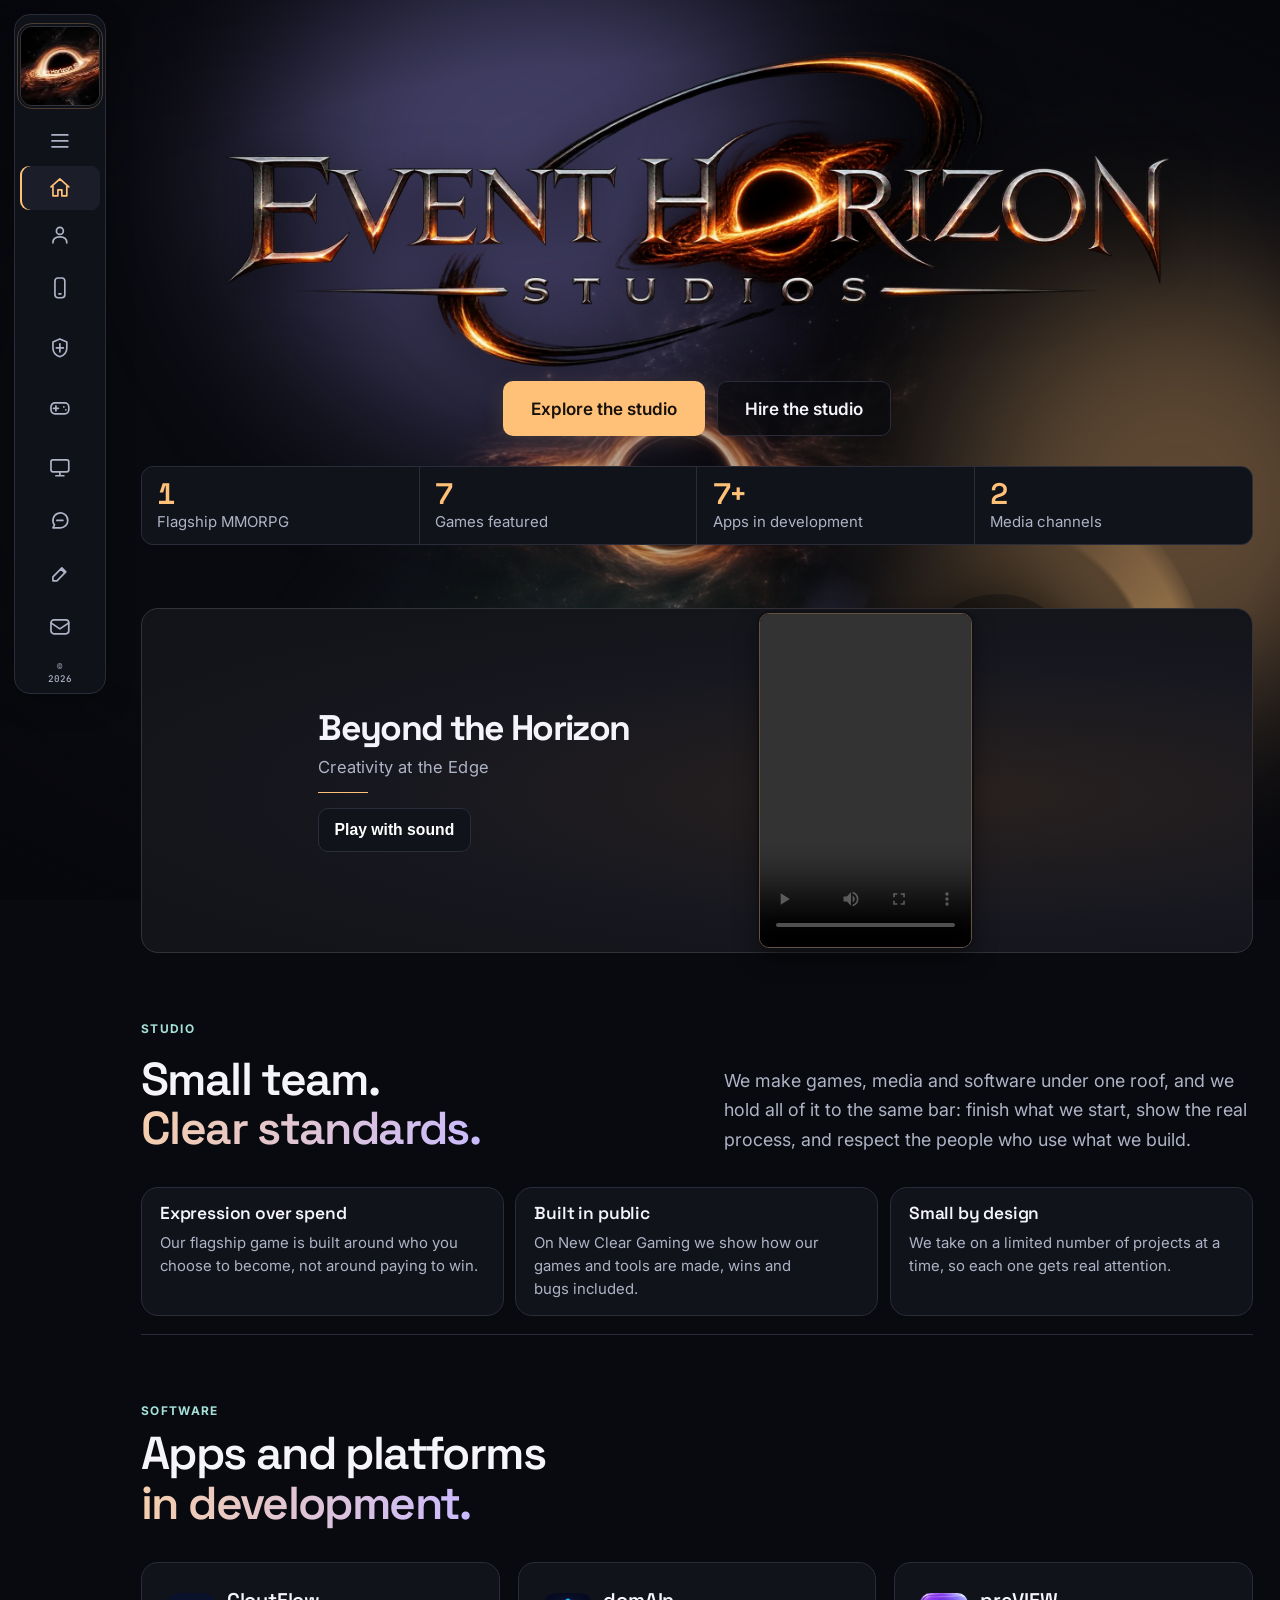
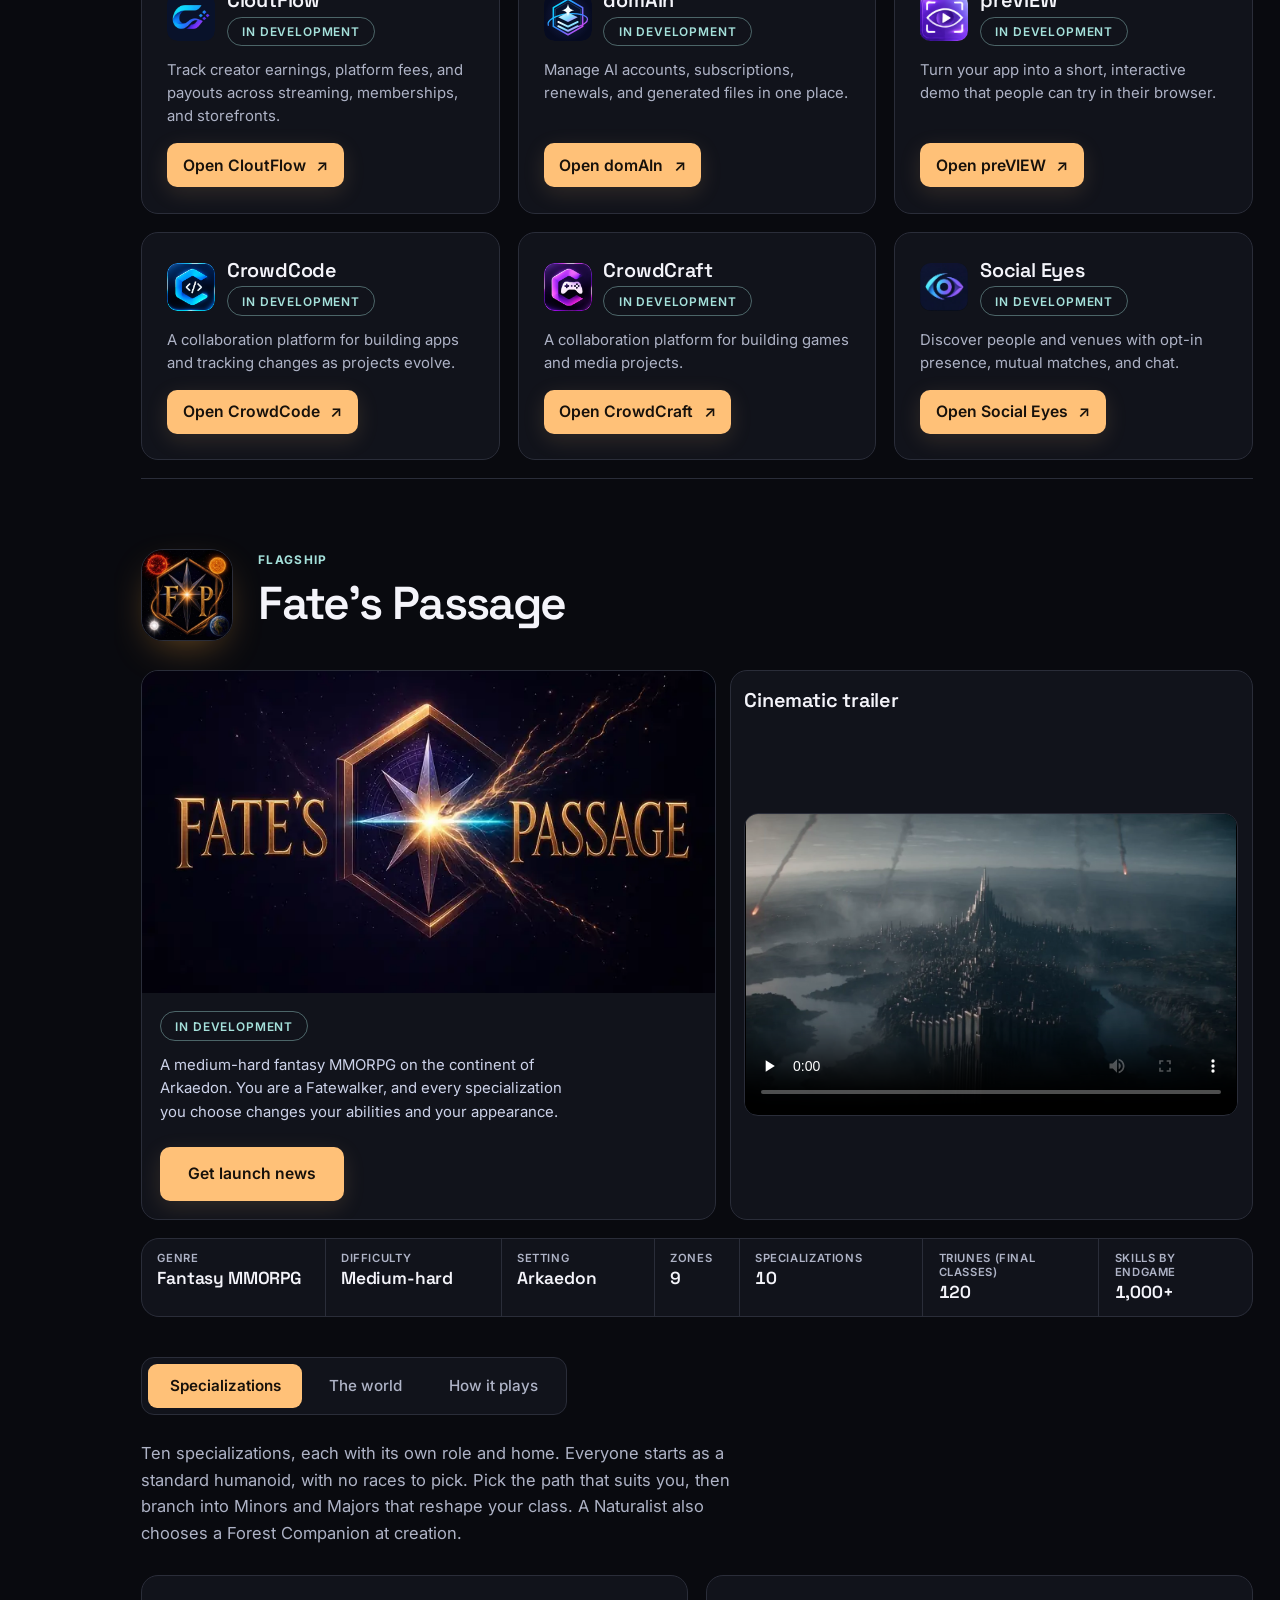
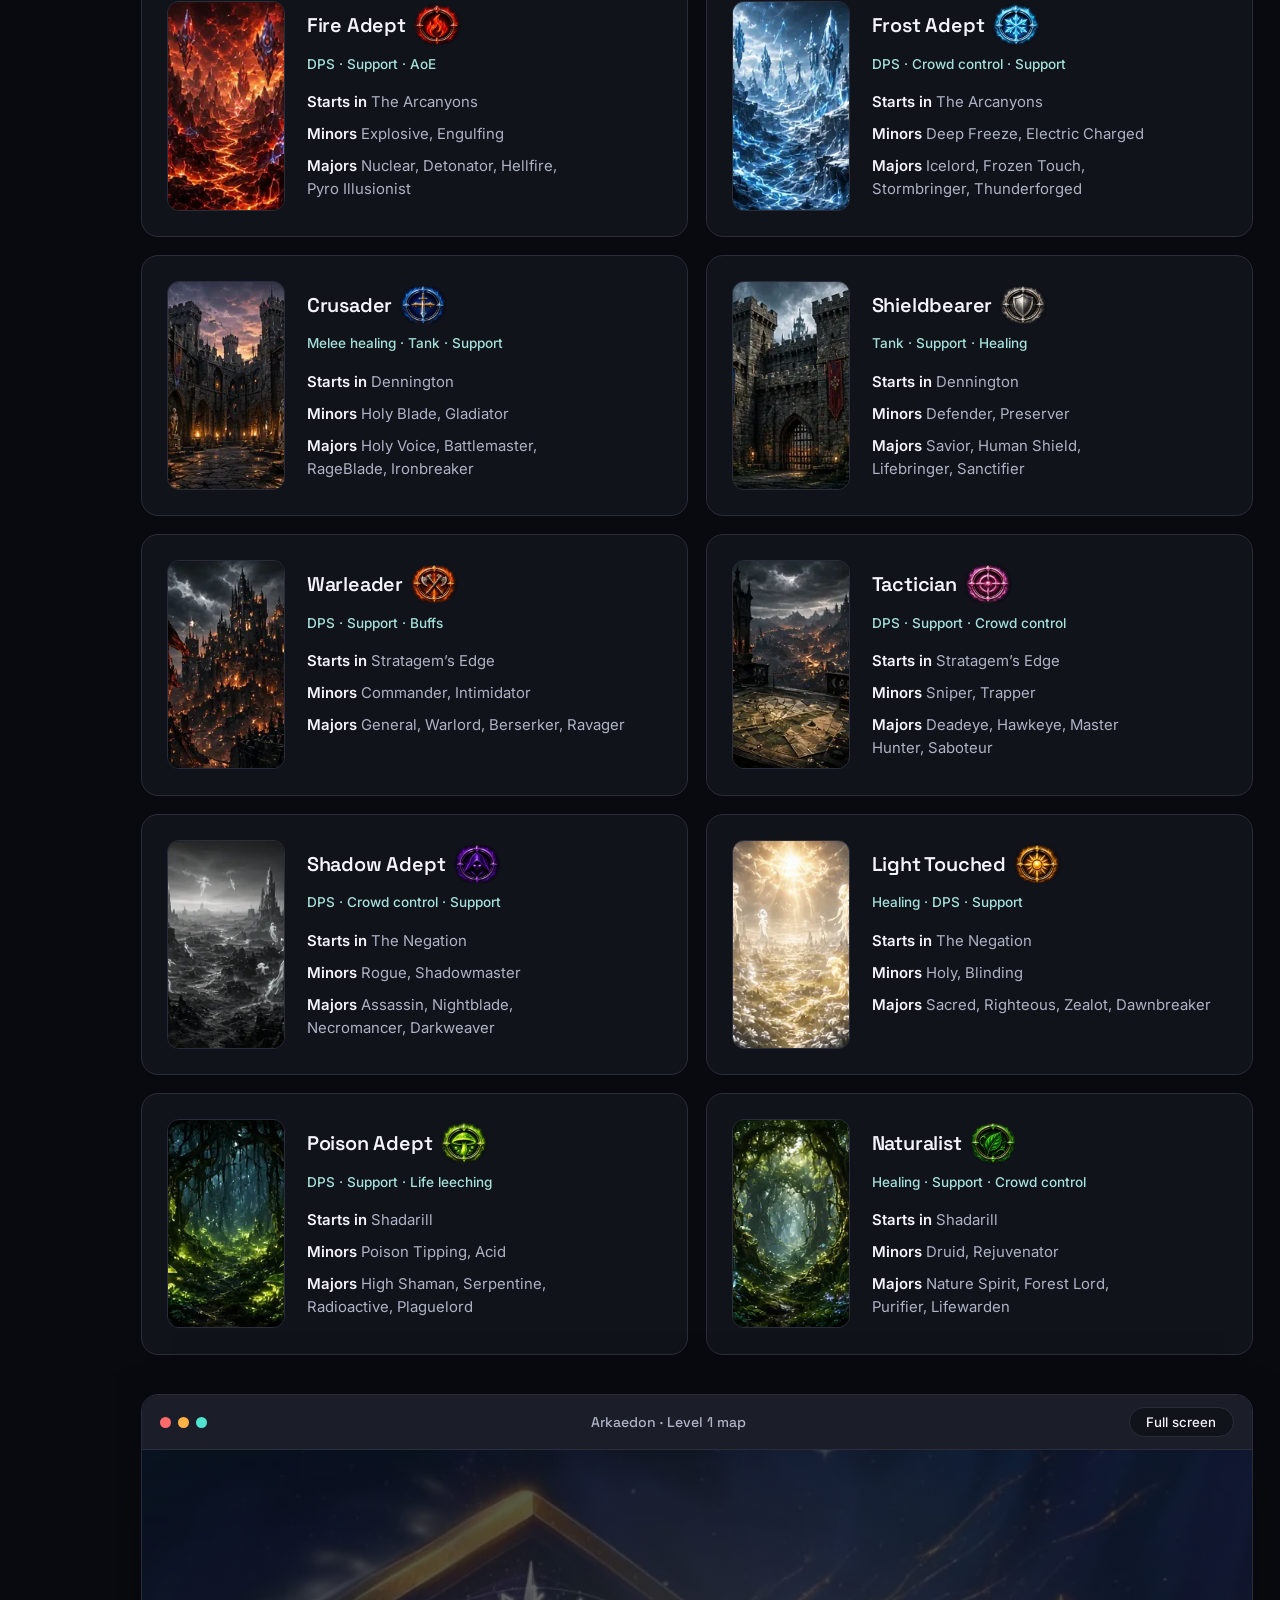
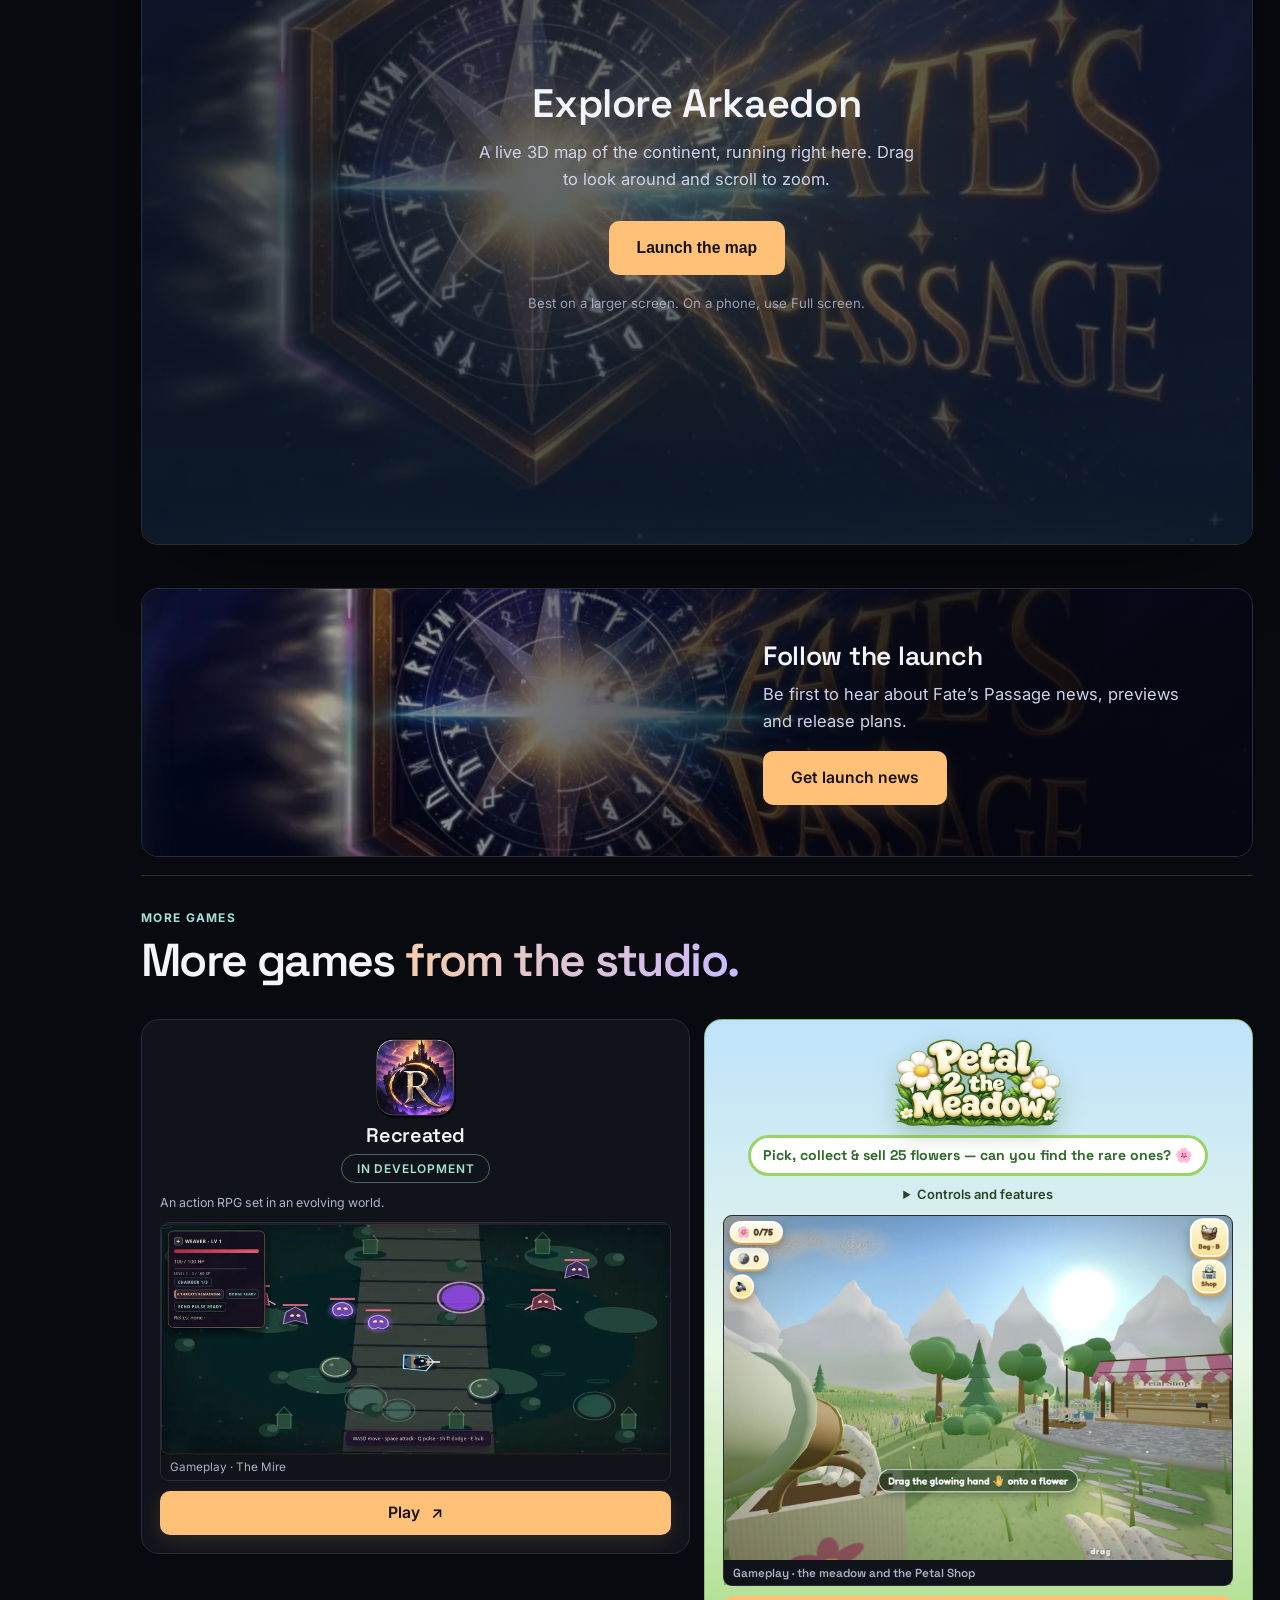
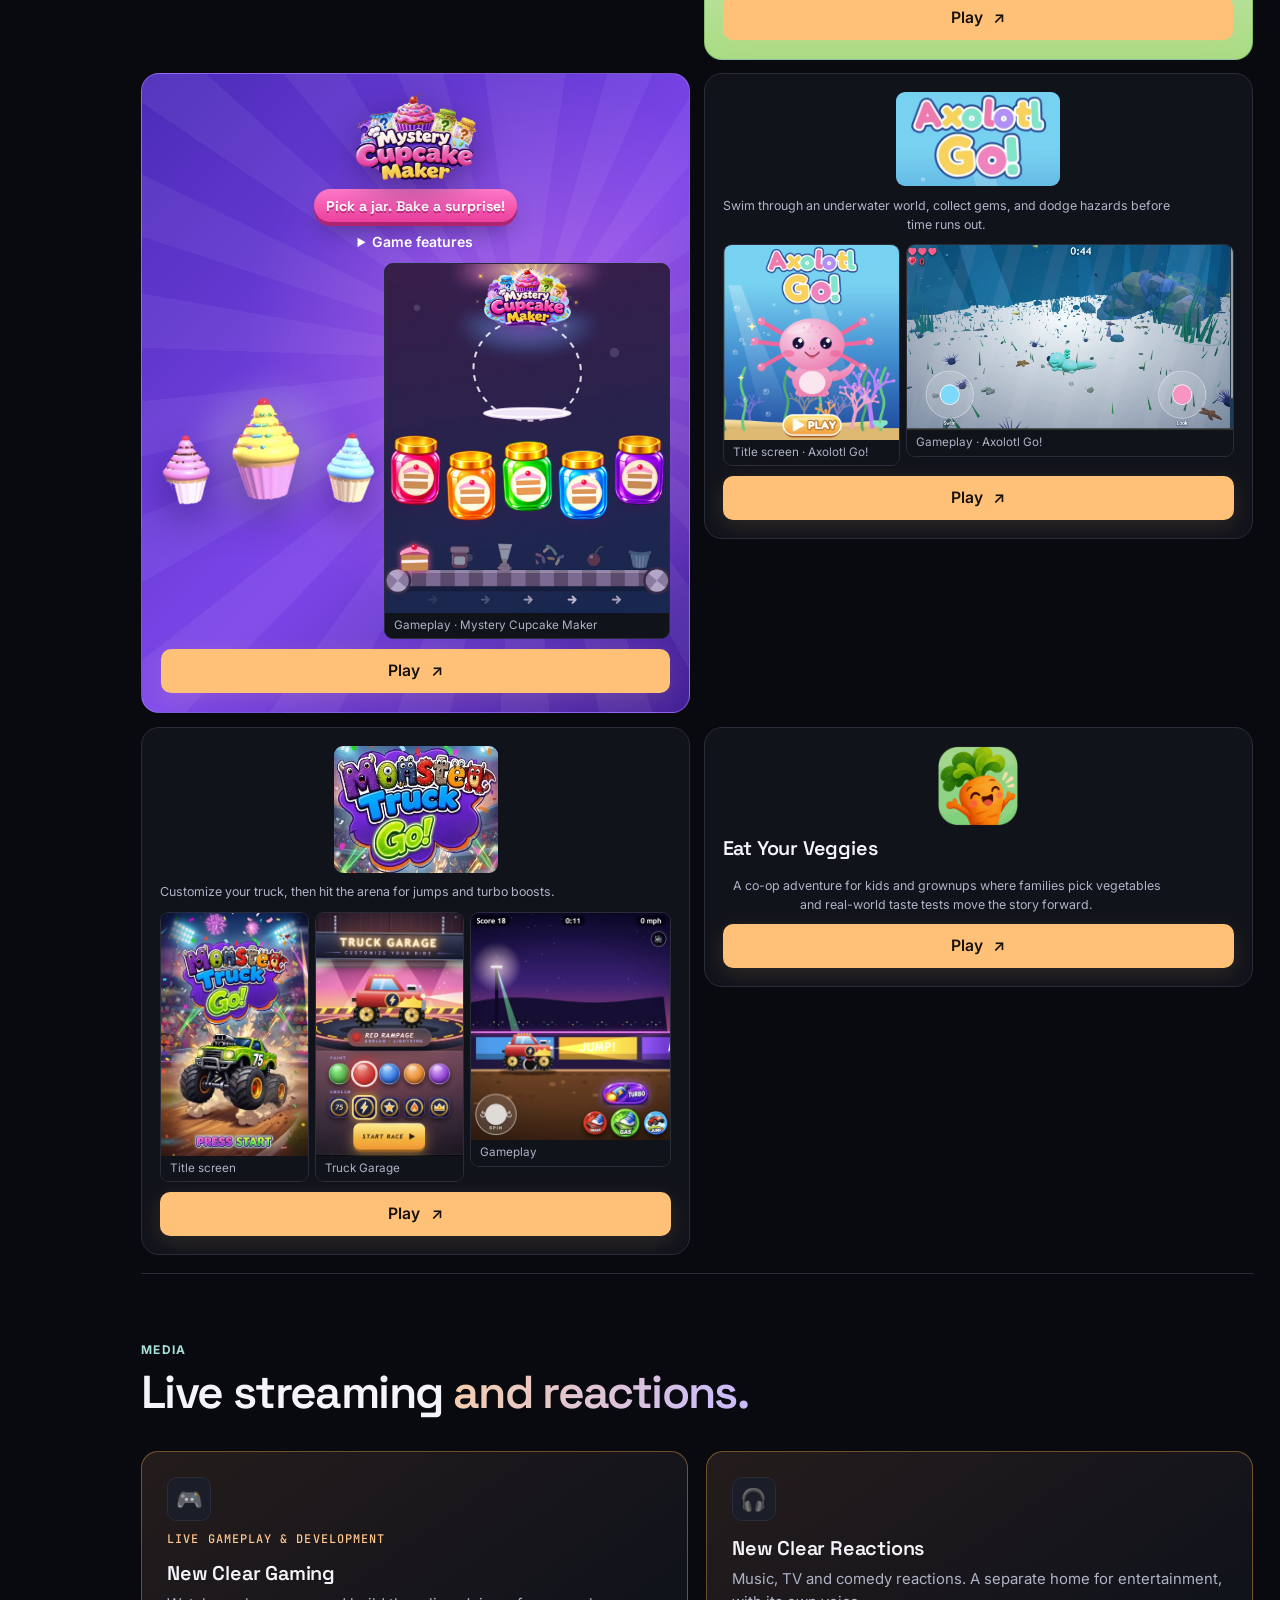
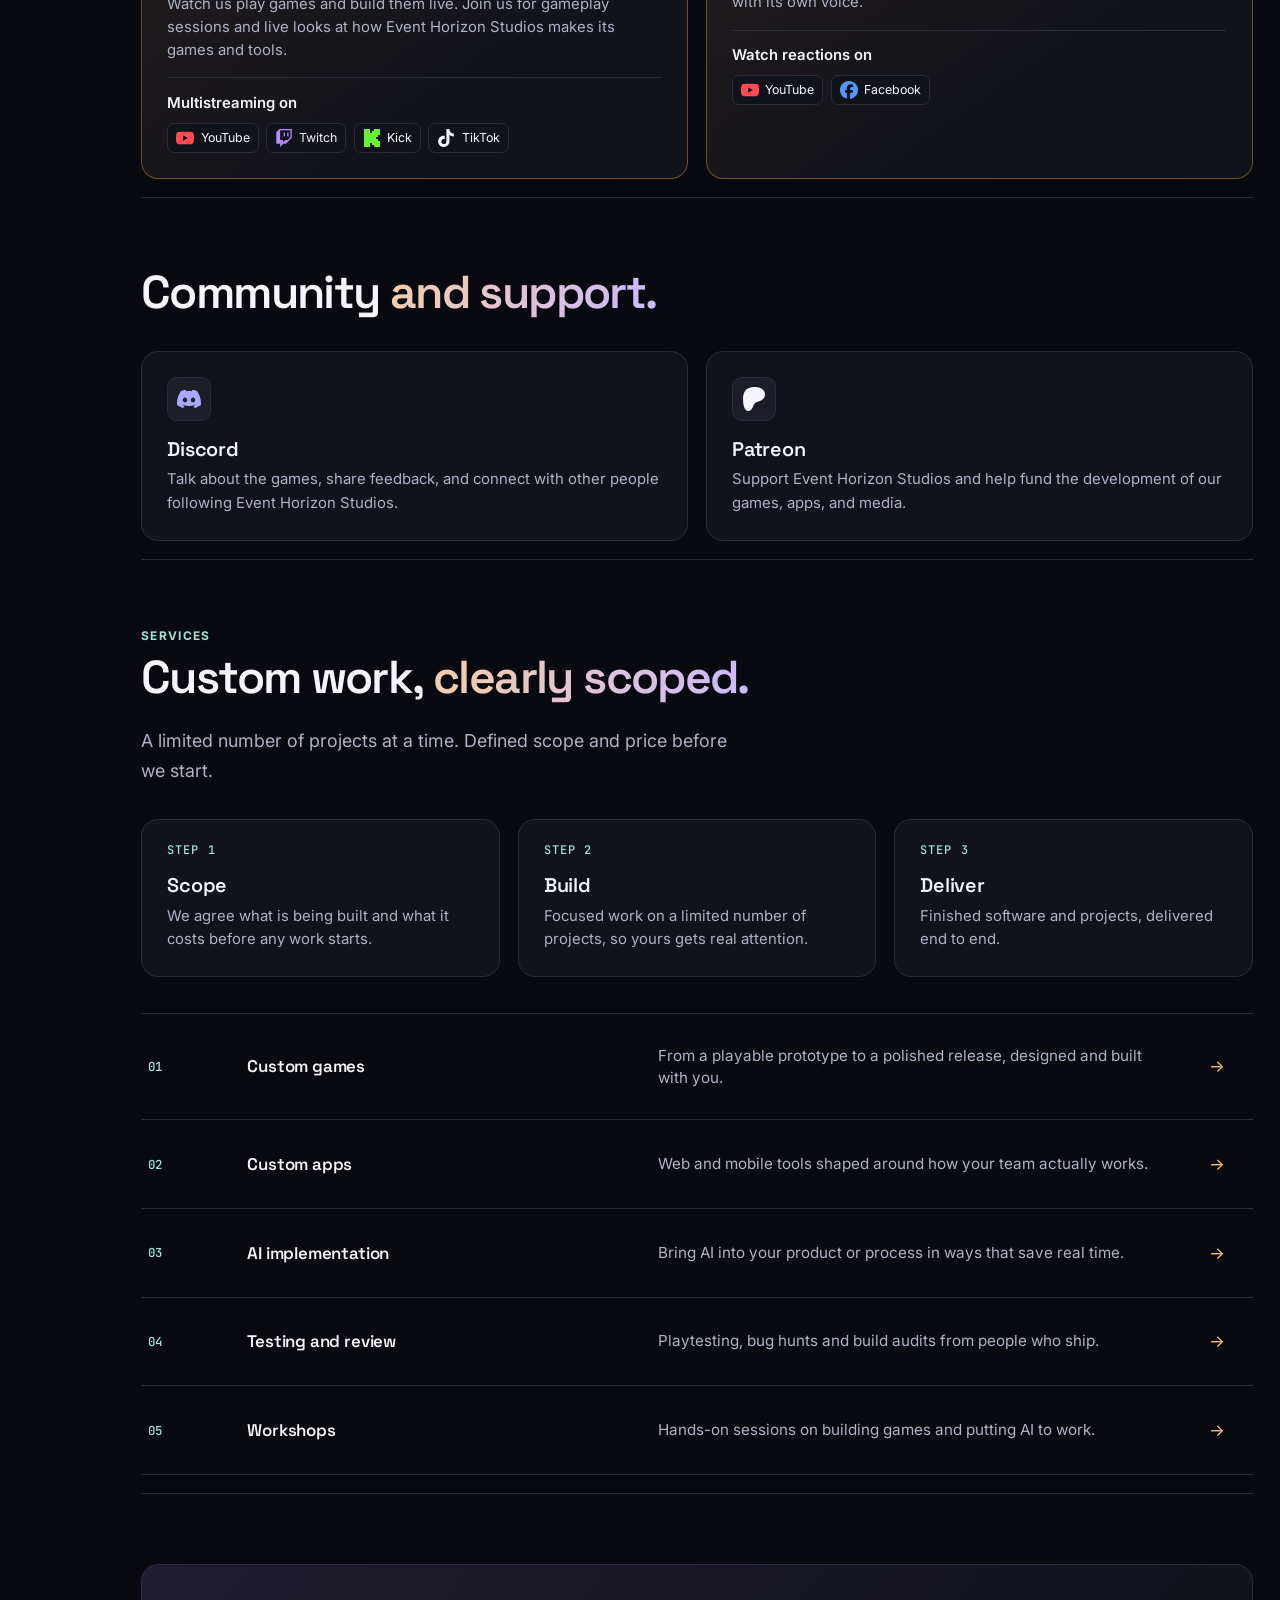
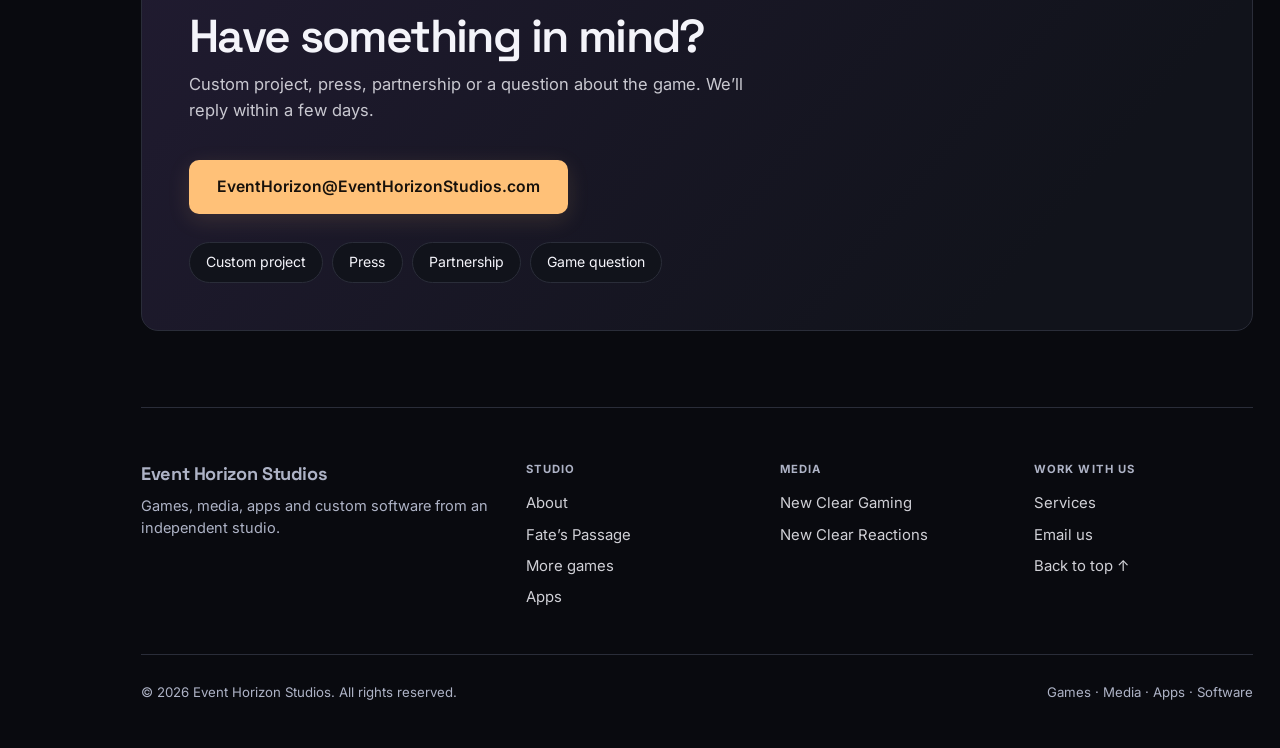
==== index.html @ fdb8c050 "Publish Monster Truck Go and Petal builds with gallery links" ====
<!DOCTYPE html>

<html lang="en" data-theme="dark">
<head>
<meta charset="utf-8"/>
<meta content="width=device-width, initial-scale=1, viewport-fit=cover" name="viewport"/>
<title>Event Horizon Studios — Games, media, apps and custom software</title>
<meta content="Event Horizon Studios: home of New Clear Gaming, New Clear Reactions and the fantasy MMORPG Fate’s Passage." name="description"/>
<meta content="Event Horizon Studios" property="og:title"/>
<meta content="Games, media, apps and custom software from an independent studio." property="og:description"/>
<meta content="#05060b" name="theme-color"/>
<noscript><style>.rv{opacity:1!important;transform:none!important}</style></noscript>
<link href="https://fonts.googleapis.com" rel="preconnect"/>
<link crossorigin="" href="https://fonts.gstatic.com" rel="preconnect"/>
<link href="https://fonts.googleapis.com/css2?family=Space+Grotesk:wght@500;600;700&amp;family=Inter:wght@400;500;600;700&amp;family=JetBrains+Mono:wght@500&amp;display=swap" rel="stylesheet"/>
<style>
:root{--bg:#05060b;--glass:rgba(255,255,255,.035);--glass2:rgba(255,255,255,.07);--line:rgba(255,255,255,.09);--text:#f2f4fa;--mut:#8d96b3;--a:#ffb347;--b:#4fe3d0;--c:#8f7bff;--ink:#05060b;color-scheme:dark;box-sizing:border-box;padding-top:env(safe-area-inset-top,0px);padding-bottom:env(safe-area-inset-bottom,0px)}
@media (prefers-color-scheme:light){:root:not([data-theme="dark"]){--bg:#f3f5fb;--glass:rgba(255,255,255,.75);--glass2:rgba(255,255,255,.95);--line:rgba(15,20,50,.1);--text:#0c1128;--mut:#505a7e;--a:#b86a00;--b:#0a7c70;--c:#5a45d8;--ink:#fff;--ga:#e8890c;--gb:#0fb5a3;--gc:#6a55f0;color-scheme:light}}
:root[data-theme="dark"]{color-scheme:dark}
*,*::before,*::after{box-sizing:inherit}
html{height:100%;font-size:112.5%;scroll-behavior:smooth;scroll-padding-top:2rem}
body{margin:0;min-height:100%;background:var(--bg);color:var(--text);font:400 0.92rem/1.7 Inter,system-ui,sans-serif;-webkit-font-smoothing:antialiased;overflow-x:hidden}
body::before{content:"";position:fixed;inset:0 0 auto;height:env(safe-area-inset-top,0px);background:var(--bg);z-index:80}
.aurora{position:fixed;inset:0;z-index:-1;overflow:hidden}
.aurora i{position:absolute;border-radius:50%;filter:blur(90px);opacity:.35;animation:float 22s ease-in-out infinite alternate}
.aurora i:nth-child(1){width:42vw;height:42vw;background:var(--c);top:-12%;left:20%}
.aurora i:nth-child(2){width:36vw;height:36vw;background:var(--a);top:30%;right:-10%;animation-delay:-8s}
.aurora i:nth-child(3){width:34vw;height:34vw;background:var(--b);bottom:-15%;left:30%;animation-delay:-14s;opacity:.25}
@keyframes float{to{transform:translate(6vw,5vh) scale(1.15)}}
h1,h2,h3{font-family:"Space Grotesk",system-ui,sans-serif;margin:0 0 .5em;line-height:1.05;letter-spacing:-.035em}
h1{font-size:clamp(2.576rem,6.072vw,5.336rem);font-weight:700}
h2{font-size:clamp(1.748rem,3.68vw,2.944rem);font-weight:600}
h3{font-size:1.012rem;font-weight:600;letter-spacing:-.01em}
p{margin:0 0 1em;color:var(--mut);max-width:56ch}a{color:inherit}
:focus-visible{outline:2px solid var(--b);outline-offset:3px}
.skip{position:absolute;left:-999px;top:0}.skip:focus{left:1rem;top:1rem;z-index:99;background:var(--a);color:var(--ink);padding:.6rem 1rem;border-radius:10px;text-decoration:none}
.mono{font:500 0.6624rem/1 "JetBrains Mono",monospace;letter-spacing:.14em;text-transform:uppercase;color:var(--b)}
.grad{background:linear-gradient(95deg,var(--ga,var(--a)),var(--gb,var(--b)) 50%,var(--gc,var(--c)));-webkit-background-clip:text;background-clip:text;color:transparent}

:root{--rail-inset:clamp(8px,1.4vw,14px)}
body{--rail-width:clamp(59.4px,7.7vw,92.4px)}
body:has(#rail[data-expanded]){--rail-width:clamp(132px,36.3vw,246.4px)}
.rail{
  position:fixed;z-index:70;
  top:calc(env(safe-area-inset-top,0px) + var(--rail-inset));
  left:calc(env(safe-area-inset-left,0px) + var(--rail-inset));
  width:var(--rail-width);
  max-height:calc(100dvh - env(safe-area-inset-top,0px) - env(safe-area-inset-bottom,0px) - 2 * var(--rail-inset));
  overflow:auto;overscroll-behavior:contain;scrollbar-width:thin;
  display:flex;flex-direction:column;gap:3px;padding:8px 5px;
  border:1px solid var(--line);border-radius:16px;background:#101119;
}
.rail > *{flex:none}
.rail :is(summary,button,a){
  min-height:44px;display:flex;align-items:center;justify-content:center;gap:.55rem;
  padding:.35rem .45rem;border:0;border-radius:9px;background:transparent;
  color:var(--mut);font:500 0.7728rem/1.25 Inter,system-ui,sans-serif;text-align:left;
  text-decoration:none;cursor:pointer;overflow-wrap:anywhere;
}
.rail :is(summary,button,a):is(:hover,:focus-visible),.rail .on{color:var(--text);background:var(--glass2)}
.rail .on{box-shadow:inset 2px 0 var(--a)}
.rail svg{width:23.75px;height:23.75px;flex:none;stroke:currentColor;fill:none;stroke-width:1.7;stroke-linecap:round;stroke-linejoin:round}
.rail summary{list-style:none}
.rail summary::-webkit-details-marker{display:none}
.rail:not([data-expanded]) :is(.rail-label,.rail-items){display:none}
.rail[data-expanded] :is(summary,button,a){justify-content:flex-start}
.rail[data-expanded] summary::after{
  content:"";width:.5rem;height:.5rem;margin-left:auto;flex:none;
  border-right:1px solid currentColor;border-bottom:1px solid currentColor;transform:rotate(45deg)
}
.rail details[open] summary::after{transform:rotate(225deg)}
.rail-items{margin:.2rem 0 .45rem .55rem;padding-left:.35rem;border-left:1px solid var(--line)}
.rail-items a{min-height:40px;font-size:0.7268rem}
.cr{display:grid;justify-items:center;margin-top:.5rem;font:500 0.5152rem/1.3 "JetBrains Mono",monospace;color:var(--mut)}
main{
  position:relative;z-index:1;
  margin-left:calc(env(safe-area-inset-left,0px) + var(--rail-width) + var(--rail-inset) + 8px);
  overflow-x:clip;isolation:isolate;container-type:inline-size;
}
main [id]{scroll-margin-top:1.25rem}
.page{width:min(1160px,100% - clamp(1.5rem,5vw,3rem));margin-inline:auto}
section{padding:6rem 0 2rem}
section:first-child{padding-top:5rem}
#overview{padding-top:calc(5rem - 65px)}
.head{margin-bottom:2.6rem}.head .mono{display:block;margin-bottom:1.1rem}.head p{font-size:1.012rem}

.btn{display:inline-flex;align-items:center;gap:.6rem;padding:.9rem 1.5rem;border-radius:14px;font-weight:500;font-size:0.874rem;text-decoration:none;border:1px solid var(--line);background:var(--glass);transition:transform .25s,border-color .25s,box-shadow .25s}
.btn:hover{transform:translateY(-2px);border-color:var(--b)}
.btn.main{background:var(--a);color:var(--ink);border-color:transparent;font-weight:600;box-shadow:0 12px 40px -12px var(--a)}
.btns{display:flex;gap:.7rem;flex-wrap:wrap;margin-top:2rem}

.hero{position:relative;display:flex;align-items:flex-end;padding-bottom:clamp(1.5rem,6.4vw,3.5rem)}.hero::after{content:"";position:absolute;inset:-2rem -60vw 0 -60vw;background:linear-gradient(to top,var(--bg) 6%,color-mix(in srgb,var(--bg) 55%,transparent) 38%,transparent 62%);z-index:1;pointer-events:none}.hero>div:first-child{position:relative;z-index:2;max-width:48rem}
#overview .btns{margin-top:clamp(.5rem,3.6vw,2rem)}
#overview .btn{font-size:.95rem;padding:clamp(.6rem,1.7vw,.9rem) clamp(.75rem,2.8vw,1.5rem)}
#overview .btn:not(.main){background:color-mix(in srgb,var(--bg) 65%,transparent)}
.hero p.lead{font-size:1.196rem;margin-top:1.5rem;max-width:42rem}
.bh{--hole-size:clamp(180px,33vw,420px);position:fixed;z-index:0;aspect-ratio:1;width:var(--hole-size);right:calc(-10% + min(200px,32vw));top:max(0px,min(calc(min(480px,58svh) + 350px),100svh - var(--hole-size) - 12px));pointer-events:none;opacity:.48}
.bh .ring{position:absolute;inset:0;border-radius:50%;background:conic-gradient(from 0deg,transparent 5%,var(--a),var(--b),var(--c),transparent 85%);-webkit-mask:radial-gradient(circle,transparent 50%,#000 52%,#000 64%,transparent 72%);mask:radial-gradient(circle,transparent 50%,#000 52%,#000 64%,transparent 72%);animation:spin 12s linear infinite;filter:blur(1px)}
.bh .ring.two{inset:-3%;transform:rotateX(72deg);opacity:.9;animation-duration:9s;animation-direction:reverse}
.bh .glow{position:absolute;inset:8%;border-radius:50%;background:radial-gradient(circle,color-mix(in srgb,var(--a) 40%,transparent),transparent 65%);filter:blur(30px);animation:pulse 5s ease-in-out infinite}
.bh .core{position:absolute;inset:30%;border-radius:50%;background:#000;box-shadow:0 0 60px 10px #000,inset 0 0 30px rgba(255,255,255,.08)}
@keyframes spin{to{transform:rotate(360deg)}}
.bh .ring.two{animation-name:spin2}
@keyframes spin2{from{transform:rotateX(72deg) rotate(0)}to{transform:rotateX(72deg) rotate(-360deg)}}
@keyframes pulse{50%{transform:scale(1.12);opacity:.7}}

.stats{display:grid;grid-template-columns:repeat(2,minmax(0,1fr));gap:1px;background:var(--line);border:1px solid var(--line);border-radius:22px;overflow:hidden}
.stat{background:var(--bg);padding:clamp(.65rem,3.3vw,1.8rem) clamp(.55rem,3vw,1.6rem);overflow-wrap:anywhere}
.stat b{display:block;font:600 clamp(2.208rem,3.68vw,3.128rem) "Space Grotesk",sans-serif;letter-spacing:-.04em;line-height:1}
.stat span{display:block;margin-top:.7rem;color:var(--mut);font-size:0.8096rem}

.bento{display:grid;grid-template-columns:repeat(4,1fr);grid-auto-rows:minmax(190px,auto);gap:1rem}
.card{position:relative;border-radius:24px;padding:1.7rem;background:var(--glass);border:1px solid var(--line);overflow:hidden;display:flex;flex-direction:column;transition:transform .35s cubic-bezier(.2,.8,.2,1),border-color .3s}
.card::before{content:"";position:absolute;inset:0;background:radial-gradient(420px circle at var(--mx,50%) var(--my,0%),color-mix(in srgb,var(--b) 16%,transparent),transparent 60%);opacity:0;transition:opacity .3s;pointer-events:none}
.card:hover{transform:translateY(-4px);border-color:color-mix(in srgb,var(--b) 40%,var(--line))}.card:hover::before{opacity:1}
.card>*{position:relative}
.card .ico{width:44px;height:44px;border-radius:14px;display:grid;place-items:center;background:var(--glass2);border:1px solid var(--line);font-size:1.196rem;margin-bottom:auto}
.card h3{margin:1.6rem 0 .3rem}.card p{margin:0;font-size:0.828rem}
.tag{display:inline-block;align-self:flex-start;padding:.35rem .8rem;border-radius:999px;border:1px solid color-mix(in srgb,var(--b) 40%,transparent);color:var(--b);font:500 0.6624rem "JetBrains Mono",monospace;letter-spacing:.1em;text-transform:uppercase}
.flag{grid-column:span 2;grid-row:span 2;padding:2.2rem;justify-content:space-between}
.flag h2{margin:1rem 0 .6rem}.flag p{font-size:0.9016rem}
.skills{display:flex;flex-wrap:wrap;gap:.4rem;margin:1rem 0 1.4rem}
.skills span{font-size:0.7176rem;padding:.28rem .65rem;border-radius:8px;background:var(--glass2);border:1px solid var(--line);color:var(--text)}
.hud{border-radius:16px;background:color-mix(in srgb,var(--text) 6%,var(--bg));border:1px solid var(--line);padding:1rem}
.hud-top{display:flex;gap:.8rem;align-items:center;margin-bottom:.8rem}
.av{width:42px;height:42px;border-radius:12px;background:linear-gradient(135deg,var(--a),var(--c));display:grid;place-items:center;font:700 1.012rem "Space Grotesk",sans-serif;color:var(--ink)}
.hud-top b{display:block;font:600 0.874rem "Space Grotesk",sans-serif}.hud-top small{color:var(--mut);font-size:0.7176rem}
.lbl{display:flex;justify-content:space-between;font-size:0.69rem;color:var(--mut)}
.bar{height:6px;border-radius:9px;background:var(--glass2);margin:.3rem 0 .7rem;overflow:hidden}.bar i{display:block;height:100%;border-radius:9px;transform-origin:left;animation:fill 1.6s cubic-bezier(.2,.8,.2,1) both .4s}
@keyframes fill{from{transform:scaleX(0)}}
.log{font-size:0.736rem;color:var(--mut)}.log b{color:var(--a)}
.span2{grid-column:span 2}.span3{grid-column:span 3}.span4{grid-column:span 4}
.g3{display:grid;grid-template-columns:repeat(3,1fr);gap:1rem}
.g2{display:grid;grid-template-columns:repeat(2,1fr);gap:1rem}

.list{border-top:1px solid var(--line)}
.row{display:grid;grid-template-columns:4rem 1.1fr 1.5fr 2rem;gap:1.5rem;align-items:center;padding:1.7rem .4rem;border-bottom:1px solid var(--line);text-decoration:none;transition:padding .35s cubic-bezier(.2,.8,.2,1),background .3s}
.row:hover{padding-inline:1.4rem;background:var(--glass)}
.row .i{font:500 0.69rem "JetBrains Mono",monospace;color:var(--b)}
.row h3{margin:0;font-size:clamp(1.104rem,2.208vw,1.564rem);font-weight:600}.row p{margin:0;font-size:0.8464rem}
.row .ar{color:var(--a);transition:transform .3s}.row:hover .ar{transform:translateX(6px)}

.cta{border-radius:32px;padding:clamp(2.2rem,6vw,5rem);position:relative;overflow:hidden;border:1px solid var(--line);background:linear-gradient(135deg,color-mix(in srgb,var(--c) 22%,transparent),color-mix(in srgb,var(--a) 14%,transparent));display:flex;justify-content:space-between;align-items:center;gap:2rem;flex-wrap:wrap}
.cta h2{margin-bottom:.5rem}.cta p{margin:0;color:var(--text);opacity:.8}
footer{padding:4rem 0 3rem;color:var(--mut);font-size:0.782rem;display:flex;justify-content:space-between;gap:1rem;flex-wrap:wrap}

.rv{opacity:0;transform:translateY(28px);transition:opacity .9s cubic-bezier(.2,.8,.2,1),transform .9s cubic-bezier(.2,.8,.2,1)}
.rv.in{opacity:1;transform:none}
.d1{transition-delay:.08s}.d2{transition-delay:.16s}.d3{transition-delay:.24s}

.principles{display:grid;grid-template-columns:repeat(3,1fr);gap:1px;background:var(--line);border:1px solid var(--line);border-radius:22px;overflow:hidden}
.principle{background:var(--bg);padding:.75rem clamp(.7rem,2vw,1rem)}.principle .mono{display:block;margin-bottom:.35rem}.principle h3{font-size:0.966rem;margin-bottom:.3rem}.principle p{margin:0;font-size:0.828rem;line-height:1.45}
.intro{display:grid;grid-template-columns:1fr 1fr;gap:3rem;align-items:end;margin-bottom:2.6rem}.intro h2{margin:0}.intro p{margin:0;font-size:0.966rem}
.facts{display:grid;grid-template-columns:repeat(2,1fr);gap:1rem 1.5rem;margin:1.4rem 0 0;padding:1.2rem 0;border-block:1px solid var(--line)}
.facts div{display:flex;flex-direction:column;gap:.25rem}.facts dt{font:500 0.598rem "JetBrains Mono",monospace;letter-spacing:.12em;text-transform:uppercase;color:var(--mut)}.facts dd{margin:0;font-weight:500;font-size:0.874rem}
.soon{margin:0!important;font:500 0.6072rem "JetBrains Mono",monospace!important;letter-spacing:.1em;text-transform:uppercase;color:var(--mut)}
.feats{margin-top:1rem}.feats .card{min-height:0}.feats .mono{margin-bottom:1.2rem}.feats h3{margin:0 0 .4rem}
.steps{display:grid;grid-template-columns:repeat(3,1fr);gap:1rem;margin-bottom:2rem}.step{padding:1.4rem 1.5rem;border-radius:18px;border:1px solid var(--line);background:var(--glass)}.step .mono{display:block;margin-bottom:.9rem}.step h3{margin-bottom:.3rem}.step p{margin:0;font-size:0.828rem}
.inq{display:flex;gap:.5rem;flex-wrap:wrap;margin-top:1.6rem}.inq a{padding:.45rem .9rem;border-radius:999px;border:1px solid var(--line);background:var(--glass);font-size:0.782rem;text-decoration:none;color:var(--text);transition:border-color .2s}.inq a:hover{border-color:var(--b)}
.foot{margin-top:5rem;padding:3rem 0 2.5rem;border-top:1px solid var(--line);display:grid;grid-template-columns:1.6fr 1fr 1fr 1fr;gap:2rem;font-size:0.828rem}
.foot b{display:block;font:700 1.012rem "Space Grotesk",sans-serif;margin-bottom:.6rem;letter-spacing:-.02em}.foot p{font-size:0.8096rem}
.foot h4{margin:0 0 .9rem;font:500 0.6256rem "JetBrains Mono",monospace;letter-spacing:.14em;text-transform:uppercase;color:var(--mut)}
.foot a{display:block;text-decoration:none;color:var(--text);margin-bottom:.5rem;opacity:.85;transition:opacity .2s,color .2s}.foot a:hover{opacity:1;color:var(--b)}
.legal{grid-column:1/-1;display:flex;justify-content:space-between;gap:1rem;flex-wrap:wrap;padding-top:1.5rem;border-top:1px solid var(--line);color:var(--mut);font-size:0.736rem}
@media (max-width:1000px){.principles,.steps{grid-template-columns:1fr}.intro{grid-template-columns:1fr;gap:1rem}.foot{grid-template-columns:1fr 1fr}.bento{grid-template-columns:repeat(2,1fr)}.flag{grid-column:span 2}.g3{grid-template-columns:1fr}}
@media (max-width:760px){
  .cr{display:none}

  .g2,.bento{grid-template-columns:1fr}.flag,.span2{grid-column:auto}
  .row{grid-template-columns:2.5rem 1fr 1.5rem}.row p{display:none}
}
@media (prefers-reduced-motion:reduce){*{animation:none!important;transition:none!important;scroll-behavior:auto!important}.rv{opacity:1;transform:none}}

.gh{display:flex;align-items:center;gap:1.4rem;margin-bottom:1.6rem}
.gh img{width:92px;height:92px;border-radius:22px;border:1px solid var(--line);flex:none;box-shadow:0 14px 40px -14px rgba(255,170,60,.45)}
.gh h2{margin:0 0 .4rem}.gh p{margin:0;font-size:0.9384rem}
.cine{position:relative;border-radius:28px;overflow:hidden;border:1px solid var(--line);aspect-ratio:16/9;background:#05060f}
.cine img{width:100%;height:100%;object-fit:cover;display:block;animation:kb 30s ease-in-out infinite alternate}
@keyframes kb{to{transform:scale(1.06)}}
.cap{position:absolute;inset:auto 0 0 0;padding:clamp(1.2rem,3vw,2.2rem);background:linear-gradient(to top,rgba(4,5,12,.94),rgba(4,5,12,.5) 60%,transparent);display:flex;justify-content:space-between;align-items:flex-end;gap:1.2rem;flex-wrap:wrap}
.cap p{margin:0;color:#cdd3ea;max-width:46ch;font-size:0.92rem}
.cap .tag{margin-bottom:.7rem}
.facts5{display:grid;grid-template-columns:repeat(auto-fit,minmax(150px,1fr));gap:1px;background:var(--line);border:1px solid var(--line);border-radius:18px;overflow:hidden;margin:1rem 0 2.2rem}
.facts5 div{background:var(--bg);padding:1.1rem 1.3rem}
.facts5 dt{font:500 0.6256rem "JetBrains Mono",monospace;letter-spacing:.12em;text-transform:uppercase;color:var(--mut);margin-bottom:.3rem}
.facts5 dd{margin:0;font:600 0.966rem "Space Grotesk",sans-serif;letter-spacing:-.01em}
.tabs{display:flex;gap:.4rem;flex-wrap:wrap;margin-bottom:1.4rem;padding:.35rem;border:1px solid var(--line);border-radius:999px;width:max-content;max-width:100%;background:var(--glass)}
.tabs button{font:500 0.8464rem Inter,sans-serif;color:var(--mut);background:none;border:0;padding:.6rem 1.2rem;border-radius:999px;cursor:pointer;transition:background .25s,color .25s}
.tabs button:hover{color:var(--text)}
@media(max-width:760px){.tabs{width:100%;border-radius:16px}.tabs button{flex:1 1 auto;min-height:44px;padding:.5rem .7rem}}
.tabs button[aria-selected="true"]{background:var(--a);color:var(--ink);font-weight:600;box-shadow:0 2px 10px rgba(0,0,0,.22)}
.panel[hidden]{display:none}
.panel .lead2{max-width:62ch;margin-bottom:1.6rem}
.cards3{display:grid;grid-template-columns:repeat(3,1fr);gap:1rem}
.spec,.zone,.sys{border:1px solid var(--line);border-radius:18px;padding:1.4rem 1.5rem;background:var(--glass)}
.spec{display:grid;grid-template-columns:118px 1fr;gap:1.2rem;align-items:stretch}.spec img{width:118px;height:100%;min-height:170px;object-fit:cover;border-radius:12px;border:1px solid var(--line)}.spec h3,.zone h3,.sys h3{margin:0 0 .25rem}
.spec .roles,.zone .meta{margin:0 0 .9rem;color:var(--b);font-size:0.7544rem;font-weight:500;max-width:none}
.spec p,.zone p,.sys p{font-size:0.828rem;margin:0 0 .5rem;max-width:none}
.spec b,.zone b{color:var(--text);font-weight:600}
.zone.mid{border-style:dashed}.zone.core{background:linear-gradient(135deg,color-mix(in srgb,var(--a) 14%,transparent),var(--glass))}
.cards3.sp{grid-template-columns:repeat(2,1fr)}
.launch{position:relative;margin-top:2.4rem;border-radius:26px;overflow:hidden;border:1px solid var(--line);min-height:260px;display:flex;align-items:flex-end}
.launch img{position:absolute;inset:0;width:100%;height:100%;object-fit:cover}
.launch::after{content:"";position:absolute;inset:0;background:linear-gradient(90deg,rgba(4,5,12,.2),rgba(4,5,12,.88) 70%)}
.launch>div{position:relative;z-index:1;margin-left:auto;padding:clamp(1.6rem,4vw,3rem);max-width:30rem;color:#f2f4fa}
.launch h3{font-size:1.472rem;margin-bottom:.5rem}.launch p{color:#cdd3ea}
@media (max-width:1000px){.cards3{grid-template-columns:repeat(2,1fr)}}
@media (max-width:760px){.spec{grid-template-columns:92px 1fr;gap:1rem}.spec img{width:92px}.cards3,.cards3.sp{grid-template-columns:1fr}.cine{aspect-ratio:auto;display:flex;flex-direction:column;background:#04050c}.cine img{height:auto;aspect-ratio:4/5;object-fit:cover;object-position:50% 48%}.cap{position:relative;background:#04050c;padding:1.4rem}.gh img{width:68px;height:68px;border-radius:16px}.tabs{border-radius:22px}.launch::after{background:linear-gradient(to top,rgba(4,5,12,.92),rgba(4,5,12,.35))}.launch>div{margin:0}}

.mapwin{margin:2.2rem 0;border:1px solid var(--line);border-radius:22px;overflow:hidden;background:#0b1118;box-shadow:0 30px 80px -30px rgba(0,0,0,.6)}
.mapwin:fullscreen{border-radius:0;border:0;display:flex;flex-direction:column}
.mapwin:fullscreen .mw-body{flex:1;aspect-ratio:auto;max-height:none}
.mw-bar{display:flex;align-items:center;gap:1rem;padding:.65rem 1rem;background:var(--glass2);border-bottom:1px solid var(--line);color:var(--text);backdrop-filter:blur(14px)}
.mw-bar .dots{display:flex;gap:.4rem}.mw-bar .dots i{width:11px;height:11px;border-radius:50%;background:var(--line)}
.mw-bar .dots i:first-child{background:#ff6b6b}.mw-bar .dots i:nth-child(2){background:#ffb347}.mw-bar .dots i:nth-child(3){background:#4fe3d0}
.mw-title{font:500 0.782rem "Space Grotesk",sans-serif;flex:1;text-align:center;color:var(--mut)}
.mw-bar button{font:500 0.736rem Inter,sans-serif;color:var(--text);background:var(--glass);border:1px solid var(--line);border-radius:999px;padding:.35rem .9rem;cursor:pointer;transition:border-color .2s}
.mw-bar button:hover{border-color:var(--b)}
.mw-body{position:relative;aspect-ratio:16/10;min-height:520px;max-height:82vh;background:#0b1118}
.mw-body iframe{position:absolute;inset:0;width:100%;height:100%;border:0;display:block}
.mw-poster{position:absolute;inset:0;display:flex;flex-direction:column;align-items:center;justify-content:center;text-align:center;padding:2rem;color:#f2f4fa;background:radial-gradient(ellipse at 50% 40%,rgba(212,170,82,.18),transparent 60%),linear-gradient(#0b1118,#142231)}
.mw-poster .bg{position:absolute;inset:0;background-size:cover;background-position:center;opacity:.28}
.mw-poster>*:not(.bg){position:relative}
.mw-poster h3{font-size:clamp(1.472rem,3.128vw,2.208rem);margin-bottom:.6rem}
.mw-poster p{color:#cdd3ea;max-width:44ch;margin:0 auto 1.6rem}
.mw-poster .hint{font-size:0.736rem;margin:1rem 0 0;opacity:.7}
@media (max-width:760px){.mw-body{aspect-ratio:4/5;min-height:480px}.mw-title{display:none}.mw-bar{justify-content:space-between}}

.sr{position:absolute;width:1px;height:1px;overflow:hidden;clip:rect(0 0 0 0);white-space:nowrap}
.petal{grid-column:1/3;grid-row:span 2;background:linear-gradient(#bfe3fa 0%,#e9f7e7 52%,#a8dc84 100%);border-color:rgba(80,150,60,.45);justify-content:flex-start;gap:1rem;padding:1.5rem}
.petal:hover{border-color:#6cc04a}.petal::before{display:none}
.petal .tag{color:#2f7a2a;border-color:rgba(47,122,42,.45);background:rgba(255,255,255,.6)}
.petal .logo{display:block;width:100%;height:auto;max-width:430px;margin:0 auto;filter:drop-shadow(0 8px 12px rgba(40,90,30,.28))}
.pill{margin:0;background:#fff;border:3px solid #9bd466;border-radius:999px;padding:.7rem 1.3rem;text-align:center;font:700 0.92rem/1.35 "Space Grotesk",sans-serif;color:#2f6b2a;max-width:none}
.ctrls{display:grid;grid-template-columns:repeat(4,1fr);gap:.6rem;margin-top:auto}
.ctrl{background:rgba(255,255,255,.9);border-radius:16px;padding:.7rem .3rem;text-align:center;box-shadow:0 3px 0 #b5dd8c}
.ctrl i{font-style:normal;font-size:1.38rem;display:block;line-height:1.3}.ctrl b{display:block;color:#d6456f;font:700 0.7912rem "Space Grotesk",sans-serif}.ctrl span{font-size:0.6808rem;color:#5b6b58}
.card.wide{grid-column:span 2}
@media (max-width:1000px){.petal{grid-column:1/-1;grid-row:auto}}
@media (max-width:760px){.card.wide{grid-column:auto}}
@media (max-width:520px){.ctrls{grid-template-columns:repeat(2,1fr)}}

.pf{display:grid;grid-template-columns:.92fr 1.08fr;border-radius:26px;overflow:hidden;border:1px solid rgba(80,150,60,.45);background:linear-gradient(#bfe3fa 0%,#e9f7e7 52%,#a8dc84 100%);margin-bottom:1rem}
.pf-info{padding:clamp(1.3rem,2.6vw,2rem);display:flex;flex-direction:column;gap:1rem}
.pf-info .tag{color:#2f7a2a;border-color:rgba(47,122,42,.45);background:rgba(255,255,255,.6)}
.pf-info .logo{display:block;width:100%;height:auto;max-width:420px;margin:0 auto;filter:drop-shadow(0 8px 12px rgba(40,90,30,.28))}
.pf-info .pill{margin:0}
.pf-info .ctrls{margin-top:0}
.chips2{display:flex;flex-wrap:wrap;gap:.5rem;justify-content:center}
.chips2 span{background:rgba(255,255,255,.85);border-radius:999px;padding:.4rem .85rem;font:600 0.7544rem "Space Grotesk",sans-serif;color:#2f6b2a;box-shadow:0 2px 0 #b5dd8c}
.pf-shot{position:relative;min-height:380px;background:#7fb3d9}
.pf-shot img{position:absolute;inset:0;width:100%;height:100%;object-fit:cover;display:block}
.pf-shot figcaption{position:absolute;left:1rem;bottom:1rem;right:1rem;font:600 0.7544rem "Space Grotesk",sans-serif;color:#fff;background:rgba(10,24,10,.62);backdrop-filter:blur(8px);border-radius:999px;padding:.55rem 1.1rem;width:max-content;max-width:100%}
.pf-shot{margin:0}
.bento.three{grid-template-columns:repeat(3,1fr);grid-auto-rows:minmax(170px,auto)}
@media (max-width:1000px){.pf{grid-template-columns:1fr}.pf-shot{min-height:0;aspect-ratio:16/11}.bento.three{grid-template-columns:repeat(2,1fr)}.bento.three .card:last-child{grid-column:1/-1}}
@media (max-width:760px){.bento.three{grid-template-columns:1fr}}

.cm{position:relative;display:grid;grid-template-columns:1.05fr .95fr;align-items:center;gap:1.5rem;border-radius:26px;overflow:hidden;border:1px solid rgba(190,150,255,.4);margin-bottom:1rem;padding:clamp(1.4rem,3vw,2.4rem);color:#fff;background:radial-gradient(circle at 70% 45%,rgba(255,150,230,.35),transparent 55%),repeating-conic-gradient(from 0deg at 70% 45%,rgba(255,255,255,.05) 0 8deg,transparent 8deg 16deg),linear-gradient(135deg,#4b2bb8,#7d46ea 55%,#432196)}
.cm-info{display:flex;flex-direction:column;gap:1.1rem;align-items:flex-start}
.cm .tag{color:#fff;border-color:rgba(255,255,255,.5);background:rgba(255,255,255,.12)}
.cm .logo{display:block;width:100%;height:auto;max-width:400px;filter:drop-shadow(0 10px 18px rgba(20,0,60,.45))}
.cm .pill2{margin:0;max-width:none;color:#fff;font:700 1.058rem/1.2 "Space Grotesk",sans-serif;padding:.85rem 1.6rem;border-radius:999px;background:linear-gradient(#ff7ac8,#ec3f9d);box-shadow:0 4px 0 #b0236f,0 12px 24px -8px rgba(0,0,0,.45);transform:rotate(-2deg);text-shadow:0 2px 0 rgba(120,0,70,.45)}
.badges{display:flex;flex-wrap:wrap;gap:.5rem}
.badges span{font:700 0.736rem "Space Grotesk",sans-serif;padding:.45rem .9rem;border-radius:999px;color:#fff;box-shadow:0 3px 0 rgba(0,0,0,.28)}
.badges .b1{background:#f3a328}.badges .b2{background:#2fae7a}.badges .b3{background:#5a74e8}
.cm-btns{display:flex;flex-wrap:wrap;gap:.6rem}
.cm-btns span{font:700 0.874rem "Space Grotesk",sans-serif;padding:.6rem 1.2rem;border-radius:999px;background:linear-gradient(#9b7bff,#6f4be0);border:2px solid rgba(255,255,255,.75);box-shadow:0 3px 0 #3b21a0}
.cm-art{position:relative;display:grid;place-items:center;min-height:260px}
.cm-art::before{content:"";position:absolute;width:80%;aspect-ratio:1;border-radius:50%;background:radial-gradient(circle,rgba(255,255,255,.4),transparent 65%);filter:blur(10px)}
.cm-art img{position:relative;width:100%;max-width:460px;height:auto;filter:drop-shadow(0 16px 20px rgba(20,0,60,.45));animation:bob 5s ease-in-out infinite}
@keyframes bob{50%{transform:translateY(-10px)}}
.bento.two{grid-template-columns:repeat(2,1fr);grid-auto-rows:minmax(170px,auto)}
@media (max-width:900px){.cm{grid-template-columns:1fr}.cm-art{min-height:0}}
@media (max-width:760px){.bento.two{grid-template-columns:1fr}.cm .pill2{font-size:0.92rem}}
</style>
<style>
#channels .live-stream-card{border-color:rgba(255,179,71,.38);background:linear-gradient(145deg,rgba(255,179,71,.09),var(--glass) 62%)}
#channels .stream-label{display:block;margin:0 0 .65rem;color:#ffc78d}
.fates-trailer{width:min(100%,57.2rem);margin:1.5rem auto 2rem}
.fates-trailer h3{margin:0 0 .65rem}
.fates-trailer video{display:block;width:100%;aspect-ratio:1176/720;object-fit:contain;background:#000;border:1px solid var(--line);border-radius:14px}
</style><style id="eh-nebula-background-addition">
/* Event Horizon artwork: sharper, larger and more visible; all existing site styles untouched. */
.aurora::before{
  content:"";
  position:absolute;
  top:calc(50% + 25px);
  left:calc(50% + 30px);
  transform:translate(-50%,-50%) rotate(30deg);
  width:min(100%,46.09375vh);
  aspect-ratio:944 / 2048;
  pointer-events:none;
  background:url("assets/media_01.webp") center / contain no-repeat;
  opacity:.72;
  -webkit-mask-image:radial-gradient(ellipse closest-side,black 58%,rgba(0,0,0,.55) 78%,transparent 100%);
  mask-image:radial-gradient(ellipse closest-side,black 58%,rgba(0,0,0,.55) 78%,transparent 100%);
}
.aurora::after{content:"";position:absolute;inset:0;pointer-events:none;background:radial-gradient(ellipse 90% 75% at 50% 50%,transparent 57%,#05060b 100%)}
</style><style id="eh-centered-wordmark-only">
#overview .eh-wordmark-top{width:100%;display:flex;align-items:center;justify-content:center;margin:0 auto clamp(12px,2vw,26px);padding:clamp(10px,2vw,24px) 8px 0;box-sizing:border-box;pointer-events:none;}
#overview .eh-wordmark-top img{display:block;width:min(100%,960px);height:auto;aspect-ratio:3 / 1;object-fit:contain;filter:drop-shadow(0 8px 22px rgba(0,0,0,.55));}

</style>

<style>
#eh-top-left-animated-logo{
  display:block;width:min(calc(100% + 4px),80px);height:auto;aspect-ratio:1;
  align-self:center;margin:3px 0 10px;object-fit:cover;
  border:1px solid rgba(255,255,255,.14);border-radius:12px;
  outline:1px solid rgba(232,172,103,.28);outline-offset:2px;
  animation:eh-logo-bounce 2.8s ease-in-out infinite alternate;
}
@keyframes eh-logo-bounce{to{transform:translateY(5px)}}
@media(prefers-reduced-motion:reduce){html{scroll-behavior:auto}#eh-top-left-animated-logo{animation:none}}
@media(max-width:500px){.rail svg{width:20px;height:20px}.rail :is(summary,button,a){padding-inline:.3rem}}
/* Compact game cards share a grid and keep their artwork in view. */
.more-games-grid{max-width:850px;margin-inline:auto;display:grid;grid-template-columns:repeat(2,minmax(0,1fr));gap:1rem}
.more-games-grid>.pf,.more-games-grid>.cm{grid-template-columns:minmax(0,1fr);margin:0;border-radius:18px}
.more-games-grid .pf-info,.more-games-grid>.cm{padding:1rem;gap:.75rem}
.more-games-grid .cm-info{gap:.75rem}
.more-games-grid .logo{width:min(100%,112px);margin-inline:0}
.more-games-grid .ctrls{grid-template-columns:repeat(2,minmax(0,1fr))}
.more-games-grid .ctrl{padding:.3rem}
.more-games-grid .ctrl i{font-size:0.92rem}
.more-games-grid .pf-shot{width:min(100% - 2rem,220px);min-height:0;aspect-ratio:16/10;margin:0 1rem 1rem;border-radius:9px;overflow:hidden}
.more-games-grid .pf-shot figcaption{left:.5rem;bottom:.5rem;right:.5rem;max-width:calc(100% - 1rem);padding:.25rem .5rem;font-size:0.644rem}
.more-games-grid .cm-art{width:min(100%,112px);min-height:0;justify-self:start}
.more-games-grid .cm-art img{max-width:100%}
.more-games-grid .pill,.more-games-grid .pill2{padding:.45rem .65rem;font-size:0.782rem;transform:none}
.more-games-grid .cm-btns span{padding:.35rem .6rem;font-size:0.736rem}
.more-games-grid>.card{padding:.85rem;border-radius:16px;align-items:center;display:grid;grid-template-columns:auto minmax(0,1fr);column-gap:.65rem}
.more-games-grid>.card .ico{grid-row:span 2;margin:0;width:36px;height:36px}
.more-games-grid>.card h3{margin:0}
.more-games-grid>.card p{font-size:0.69rem}
@media(max-width:680px){.more-games-grid{grid-template-columns:minmax(0,1fr)}}
.spec-name{display:flex;align-items:center;gap:.4rem;flex-wrap:wrap}
.spec .spec-emblem{width:clamp(32px,5vw,48px);height:auto;min-height:0;object-fit:contain;border:0;border-radius:0;flex:none}
</style>
<link rel="stylesheet" href="assets/studio.css?v=type-step-down"/>
<style>
#cinematic-showcase {
  background: radial-gradient(ellipse at 73% 54%, #29211f, #17181f 49%, #131419 83%);
  border-color: #353139;
}
#cinematic-showcase .eh-cinema-copy {
  justify-self: end;
  width: min(100%, 22rem);
}
#cinematic-showcase h2 { text-align: left; }
#cinematic-showcase .eh-cinema-copy p::after {
  content: "";
  display: block;
  width: 2.75rem;
  height: 1px;
  margin-top: .65rem;
  background: var(--a);
}
#cinematic-showcase video {
  border-color: #665245;
  box-shadow: 0 0 0 2px #0f1014, 0 10px 24px #0007;
}
#showcase-sound { margin-top: .85rem; padding: .5rem .85rem; }
#showcase-sound[hidden] { display: none; }
@container (max-width: 420px) {
  #cinematic-showcase .eh-cinema-copy { justify-self: start; }
}
:is(#ai-wallet, #cloutflow, #preview, #crowdcode, #crowdcraft, #social-eyes, #recreated) .app-card-heading { display: flex; align-items: center; flex-wrap: wrap; gap: .65rem; margin-bottom: .7rem; }
:is(#ai-wallet, #cloutflow, #preview, #crowdcode, #crowdcraft, #social-eyes, #recreated) .app-card-heading img { display: block; flex: none; width: 48px; height: 48px; aspect-ratio: 1; object-fit: cover; object-position: center; border-radius: 22%; }
:is(#ai-wallet, #cloutflow, #preview, #crowdcode, #crowdcraft, #social-eyes, #recreated) h3 { margin: 0 0 .25rem; }
:is(#ai-wallet, #cloutflow, #preview, #crowdcode, #crowdcraft, #social-eyes, #recreated) .app-card-action { margin-top: auto; padding-top: .85rem; }
:is(#ai-wallet, #cloutflow, #preview, #crowdcode, #crowdcraft, #social-eyes, #recreated) .btn { padding: .5rem .8rem; }
.portfolio-card h3 { margin: .8rem 0 .4rem; }
.more-games-grid > .portfolio-card { display: flex; align-items: flex-start; padding: clamp(.85rem, 2.4cqw, 1.4rem); }
</style>
<style>
#game .facts5 {
  grid-template-columns: minmax(0, 1.2fr) minmax(0, 1.15fr) minmax(0, 1fr) minmax(0, .55fr) minmax(0, 1.2fr) minmax(0, 1.15fr) minmax(0, 1fr);
}
#game .facts5 > div { min-width: 0; padding: clamp(.18rem, 1.15cqw, .7rem) clamp(.12rem, 1.35cqw, .85rem); }
#game .facts5 dt, #game .facts5 dd { overflow-wrap: anywhere; }
#game .facts5 dt { font-size: clamp(0.3496rem, 1.15cqw, 0.6256rem); margin-bottom: .2em; }
#game .facts5 dd { font-size: clamp(0.4416rem, 1.61cqw, 0.966rem); }
</style>
<style>
#channels .stream-platforms { margin-top: .85rem; padding-top: .75rem; border-top: 1px solid var(--line); }
#channels .stream-platforms p { color: var(--text); font-weight: 600; }
.stream-platforms ul { list-style: none; display: flex; flex-wrap: wrap; gap: .4rem; margin: .45rem 0 0; padding: 0; }
.stream-platforms li { display: flex; align-items: center; gap: .35rem; padding: .23rem .45rem; border: 1px solid var(--line); border-radius: 7px; background: var(--surface); font-size: 0.69rem; }
.stream-platforms svg { flex: none; width: 1rem; height: 1rem; }
</style>
<style>#recreated .app-card-heading img { width: 64px; height: 64px; }</style>
<style>
#games .gameplay-preview { box-sizing: border-box; width: 75%; max-width: 552px; margin-inline: auto; }
#games .more-games-grid { grid-auto-rows: auto; align-items: start; }
#games .more-games-grid > article { grid-column: auto; min-width: 0; margin: 0; border-radius: 18px; }
#games .more-games-grid > .pf { grid-template-columns: minmax(0, 1fr); align-content: start; }
#games .more-games-grid > .card { display: flex; align-items: flex-start; justify-content: flex-start; padding: 1rem; }
#games .more-games-grid > .card .ico { margin: 0 0 .65rem; }
#games .more-games-grid > .card h3 { margin-bottom: .35rem; }
#games .pf-info { gap: .55rem; padding-bottom: .65rem; }
#games .pf-shot { margin-block: 0 1rem; }
#games .gameplay-preview img { max-height: 125px; object-fit: contain; }
#games .petal-details { font-size: 0.7176rem; color: #244623; }
#games .petal-details summary { cursor: pointer; font-weight: 600; }
#games .petal-details .ctrls, #games .petal-details .chips2 { margin-top: .55rem; }
#recreated .gameplay-preview { margin-block: 1rem 0; padding: 0; overflow: hidden; border: 1px solid var(--line); border-radius: 9px; background: var(--surface); }
#recreated .gameplay-preview a, #recreated .gameplay-preview img { display: block; width: 100%; height: auto; }
#recreated .gameplay-preview figcaption { padding: .45rem .65rem; color: var(--mut); font-size: 0.644rem; }
#games .cm-art { width: min(75%, 120px); }
</style>
<style>
#overview .stat-label-mobile { display: none; }
@media (max-width: 600px) {
  body { --rail-width: 51.7px; }
  #rail {
    bottom: 0;
    height: calc(100vh - env(safe-area-inset-top, 0px) - var(--rail-inset));
    height: calc(100dvh - env(safe-area-inset-top, 0px) - var(--rail-inset));
    max-height: none;
    padding-bottom: calc(.5rem + env(safe-area-inset-bottom, 0px));
    border-bottom-left-radius: 16px;
    border-bottom-right-radius: 16px;
  }
  body:has(#rail[data-expanded]) { --rail-width: clamp(158.4px, 40.7vw, 246.4px); }
  #rail :is(a, summary, button) { font-size: 0.6624rem; gap: .35rem; }
  #rail .rail-items a { font-size: 0.6256rem; overflow-wrap: normal; }
  #rail .rail-label { white-space: nowrap; }
  .aurora::before, .bh {
    top: auto;
    right: auto;
    bottom: calc(env(safe-area-inset-bottom, 0px) + 15svh);
    left: 80%;
  }
  .aurora::before { transform: translate(-50%, 50%) rotate(30deg); }
  .bh { transform: translate(-50%, 50%); }
  #overview .hero > div:first-child { width: 100%; }
  #overview .btns { display: grid; grid-template-columns: repeat(2, minmax(0, 1fr)); gap: .35rem; }
  #overview .btn { justify-content: center; text-align: center; padding: .35rem .25rem; font-size: .66rem; }
  #overview .stat { text-align: center; padding: .5rem .15rem; }
  #overview .stat-label-wide { display: none; }
  #overview .stat-label-mobile { display: block; margin-top: .25rem; font-size: clamp(.46rem, 2.45cqw, .6rem); }
  #cinematic-showcase {
    margin-top: .85rem;
    padding: .65rem;
    grid-template-columns: minmax(0, 1fr) minmax(0, 41%);
    gap: .55rem;
  }
  #cinematic-showcase h2 { font-size: clamp(0.92rem, 6.072cqw, 1.334rem); line-height: 1.1; }
  #cinematic-showcase .eh-cinema-copy p { font-size: 0.6624rem; line-height: 1.35; }
  #cinematic-showcase .eh-cinema-copy p::after { margin-top: .45rem; }
  #cinematic-showcase .eh-cinema-feature { width: 100%; }
  #showcase-sound { margin-top: .55rem; padding: .32rem .45rem; color: var(--a); font-size: 0.6072rem; text-align: left; }
}
@media (max-width: 600px) {
  @container (max-width: 225px) {
    #cinematic-showcase { grid-template-columns: minmax(0, 1fr); }
    #cinematic-showcase .eh-cinema-feature { width: min(100%, 7.5rem); justify-self: center; }
  }
}
</style>
<style>
@media (max-width: 760px) {
  #map, #map .mw-body { width: 100%; min-width: 0; max-width: 100%; }
  #map .mw-body iframe { width: 1px; min-width: 100%; max-width: 100%; }
  #map .mw-poster .bg { background-size: contain; background-repeat: no-repeat; }
}
</style>
<style>
@media (max-width: 760px) {
  #game .facts5 { grid-template-columns: repeat(4, minmax(0, 1fr)); }
  #game .facts5 > div { padding: .42rem .3rem; }
  #game .facts5 > div:last-child { grid-column: span 2; }
  #game .facts5 dt { font-size: clamp(0.4416rem, 1.978cqw, 0.6072rem); }
  #game .facts5 dd { font-size: clamp(0.5244rem, 2.438cqw, 0.736rem); }
  #game .tabs { gap: .15rem; padding: .2rem; }
  #game .tabs button { flex: 1 1 0; min-width: 0; padding: .25rem .15rem; font-size: 0.6256rem; overflow-wrap: anywhere; }
  #game .panel .cards3 { gap: .5rem; }
  #game .panel :is(.spec, .zone, .sys) { padding: .55rem; border-radius: 11px; min-width: 0; }
  #game .panel .spec { grid-template-columns: minmax(0, 42px) minmax(0, 1fr); gap: .45rem; align-items: start; }
  #game .panel .spec > img { width: 100%; height: 56px; min-height: 0; border-radius: 6px; }
  #game .panel .spec-emblem { width: 22px; }
  #game .panel h3 { font-size: 0.8096rem; }
  #game .panel :is(.spec, .zone, .sys) p { font-size: 0.6624rem; line-height: 1.38; margin-bottom: .28rem; overflow-wrap: anywhere; }
  #game .panel :is(.spec, .zone, .sys) p:last-child { margin-bottom: 0; }
}
</style>
<style>
@media (prefers-reduced-motion: no-preference) {
  #rail { transition: width .24s cubic-bezier(.2,.7,.25,1); }
  #rail + main { transition: margin-left .24s cubic-bezier(.2,.7,.25,1); }
  #rail[data-expanded] .rail-label { animation: sidebar-label-in .2s ease-out both; }
  @keyframes sidebar-label-in {
    from { opacity: 0; }
    to { opacity: 1; }
  }
}
</style>
<style>
#overview .stat b { font-size: clamp(1rem, 2.75cqw, 1.65rem); }
#overview .stat-label-wide { font-size: clamp(.59rem, 1.6cqw, .83rem); }
</style>
<style>
#games .more-games-grid .logo { margin-inline: auto; }
#games #cupcake .cm-art { justify-self: center; }
#axolotl .axolotl-previews {
  display: grid;
  grid-template-columns: minmax(0, 2fr) minmax(0, 3fr);
  align-items: center;
  gap: 12px;
}
#axolotl .axolotl-previews a { display: block; border-radius: 9px; }
#axolotl .axolotl-previews img { display: block; width: 100%; height: auto; border-radius: 9px; }
@media (max-width: 480px) {
  #axolotl .axolotl-previews { grid-template-columns: 1fr; }
  #axolotl .axolotl-previews a { width: min(100%, 260px); justify-self: center; }
}
#games .more-games-grid > article .ico { align-self: center; }
#games #recreated .app-card-heading { width: 100%; flex-direction: column; gap: .3rem; text-align: center; }
@media (max-width: 760px) {
  #games #petal .pf-info { gap: .24rem; padding: .48rem .65rem .25rem; }
  #games #petal .logo { width: min(100%, 150px); }
  #games #petal .pf-shot { width: calc(100% - 1rem); margin-block: 0 .4rem; }
  #games #petal .pf-shot img { max-height: 148px; }
  #games #petal .pf-shot figcaption { padding-block: .24rem; }
}
</style>
<style>
#games .game-gallery-frame { width: 100%; max-width: 420px; margin: .45rem auto; border: 1px solid var(--line); border-radius: 9px; overflow: hidden; background: var(--surface); }
#games .game-gallery-frame a { display: block; }
#games .game-gallery-frame img { display: block; width: 100%; height: auto; max-height: 155px; object-fit: contain; }
#games .game-gallery-frame figcaption { position: static; width: auto; max-width: none; padding: .28rem .5rem; border-radius: 0; color: var(--mut); background: var(--surface); font-size: .65rem; line-height: 1.3; }
#games .game-gallery-pair { display: grid; grid-template-columns: repeat(2, minmax(0, 1fr)); gap: .45rem; width: 100%; }
#games .game-gallery-pair img { height: 125px; }
#games .game-play { align-self: flex-start; justify-self: start; margin-top: .2rem; padding: .45rem .75rem; }
#games :is(#petal, #cupcake) > .game-play { margin-inline: 1rem; }
#games #petal > .game-play { margin-bottom: .85rem; }
#games .game-play:disabled { opacity: .65; cursor: default; transform: none; }
</style>
<style>
#games .more-games-grid > article { align-self: start; }
#games :is(#petal, #cupcake) { align-content: start; }
#games #cupcake { gap: .55rem; }
#games #cupcake .cupcake-details { font-size: .78rem; }
#games #cupcake .cupcake-details summary { cursor: pointer; font-weight: 600; }
#games #cupcake .cupcake-details > div { margin-top: .55rem; }
#games #cupcake .game-gallery-frame { width: min(100%, 155px); margin-block: 0; }
#games :is(#petal, #recreated, #cupcake) .game-gallery-frame img { max-height: none; }
#games #petal .game-gallery-frame { width: calc(100% - 2rem); margin-inline: auto; }
#games #cupcake > .game-play { margin-inline: 0; }
</style>
<style>
#games .more-games-grid { gap: .75rem; }
#games .more-games-grid > article { display: flex; flex-direction: column; align-items: center; gap: .55rem; padding: clamp(.7rem, 2.4cqw, 1.05rem); }
#games .pf-info, #games .cm-info { width: 100%; padding: 0; gap: .45rem; align-items: center; }
#games :is(#petal, #cupcake) .logo { width: min(100%, 185px); height: 88px; object-fit: contain; margin: 0 auto; }
#games .game-brand { display: block; object-fit: contain; margin: 0 auto; }
#games .game-wordmark { width: min(100%, 164px); height: auto; border-radius: 9px; }
#games .game-icon, #games #recreated .app-card-heading img { width: 80px; height: 80px; border-radius: 18px; }
#games #recreated .app-card-heading { margin: 0; }
#games .more-games-grid > article > p, #games :is(.pill, .pill2) { margin: 0; text-align: center; }
#games .game-gallery-frame, #games #petal .game-gallery-frame, #games #recreated .game-gallery-frame { width: 100%; max-width: none; margin: 0; }
#games .game-gallery-frame img, #games .game-gallery-pair img { height: auto; max-height: none; }
#games .game-gallery-pair { grid-template-columns: minmax(0, .54fr) minmax(0, 1fr); gap: .35rem; align-items: start; }
#games .cupcake-gallery { display: grid; grid-template-columns: minmax(0, .75fr) minmax(0, 1fr); gap: .45rem; align-items: center; width: 100%; }
#games #cupcake .cm-art, #games #cupcake .game-gallery-frame { width: 100%; min-width: 0; margin: 0; }
#games #cupcake .cm-art img { width: 100%; height: auto; }
#games .game-play, #games :is(#petal, #cupcake) > .game-play { width: 100%; justify-content: center; align-self: stretch; margin: 0; }
</style>
<style>
#games .truck-game-gallery { display: grid; grid-template-columns: minmax(0, 1fr) minmax(0, 1fr) minmax(0, 1.35fr); gap: .35rem; width: 100%; align-items: start; }
#games #monster-truck .truck-game-gallery img { width: 100%; height: auto; max-height: none; }
</style>
</head>
<body id="top">
<a class="skip" href="#overview">Skip to content</a>
<div aria-hidden="true" class="aurora"><i></i><i></i><i></i></div>
<div aria-hidden="true" class="bh"><div class="glow"></div><div class="ring two"></div><div class="ring"></div><div class="core"></div></div>
<nav aria-label="Site navigation" class="rail" id="rail"><video aria-label="Event Horizon animated logo, looping" autoplay="" id="eh-top-left-animated-logo" loop="" muted="" playsinline="" webkit-playsinline="" preload="auto" poster="assets/rail-logo-poster.webp"><source src="assets/logo-ping-pong.mp4" type="video/mp4"/></video>
<button id="rail-toggle" type="button" aria-label="Expand navigation" aria-expanded="false">
<svg viewBox="0 0 24 24" aria-hidden="true"><path d="M4 6h16M4 12h16M4 18h16"/></svg><span class="rail-label">Menu</span>
</button>
<a aria-label="Overview" href="#overview"><svg viewbox="0 0 24 24"><path d="M3 11l9-8 9 8M5 10v10h5v-6h4v6h5V10"></path></svg><span class="rail-label">Overview</span></a>
<a aria-label="Studio" href="#studio"><svg viewbox="0 0 24 24"><circle cx="12" cy="8" r="3.5"></circle><path d="M5 20c0-4 3-6 7-6s7 2 7 6"></path></svg><span class="rail-label">Studio</span></a>
<details name="site-navigation">
<summary aria-label="Apps" data-section="apps"><svg viewbox="0 0 24 24"><rect height="20" rx="3" width="10" x="7" y="2"></rect><path d="M11 18h2"></path></svg><span class="rail-label">Apps</span></summary>
<div class="rail-items">
<a href="#apps">All apps</a>
<a href="#cloutflow">CloutFlow</a>
<a href="#ai-wallet">domAIn</a>
<a href="#preview">preVIEW</a>
<a href="#crowdcode">CrowdCode</a>
<a href="#crowdcraft">CrowdCraft</a>
<a href="#social-eyes">Social Eyes</a>
</div>
</details>
<details name="site-navigation">
<summary aria-label="Fate’s Passage" data-section="game"><svg viewbox="0 0 24 24"><path d="M12 3l7 3v6c0 4.5-3 7.5-7 9-4-1.5-7-4.5-7-9V6z"></path><path d="M12 8v8M8.5 12h7"></path></svg><span class="rail-label">Fate’s Passage</span></summary>
<div class="rail-items">
<a href="#game">Game overview</a>
<a href="#fates-trailer">Cinematic trailer</a>
<a href="#game-details">Specializations and world</a>
<a href="#map">Arkaedon map</a>
</div>
</details>
<details name="site-navigation">
<summary aria-label="Games" data-section="games"><svg viewbox="0 0 24 24"><rect height="11" rx="4" width="18" x="3" y="7"></rect><path d="M8 10v5M5.5 12.5h5M16 11h.01M18 14h.01"></path></svg><span class="rail-label">Games</span></summary>
<div class="rail-items">
<a href="#games">All games</a>
<a href="#recreated">Recreated</a>
<a href="#petal">Petal 2 the Meadow</a>
<a href="#cupcake">Mystery Cupcake Maker</a>
<a href="#axolotl">Axolotl Go!</a>
<a href="#monster-truck">Monster Truck Go!</a>
<a href="#eat-your-veggies">Eat Your Veggies</a>
</div>
</details>
<details name="site-navigation">
<summary aria-label="Channels" data-section="channels"><svg viewbox="0 0 24 24"><rect height="12" rx="2" width="18" x="3" y="5"></rect><path d="M8 21h8M12 17v4"></path></svg><span class="rail-label">Channels</span></summary>
<div class="rail-items">
<a href="#channels">Media overview</a>
<a href="#new-clear-gaming">New Clear Gaming</a>
<a href="#new-clear-reactions">New Clear Reactions</a>
</div>
</details>
<a aria-label="Community and support" href="#community"><svg viewBox="0 0 24 24" aria-hidden="true"><path d="M20 11.5a7.5 7.5 0 0 1-7.5 7.5H5l1.5-3A7.5 7.5 0 1 1 20 11.5Z"/><path d="M9 11.5h6"/></svg><span class="rail-label">Community</span></a>
<details name="site-navigation">
<summary aria-label="Services" data-section="build"><svg viewbox="0 0 24 24"><path d="M14 6l4 4-9 9H5v-4zM13 7l4 4"></path></svg><span class="rail-label">Services</span></summary>
<div class="rail-items">
<a href="#build">Services overview</a>
<a href="#custom-games">Custom games</a>
<a href="#custom-apps">Custom apps</a>
<a href="#ai-implementation">AI implementation</a>
<a href="#testing">Testing and review</a>
<a href="#workshops">Workshops</a>
</div>
</details>
<a aria-label="Contact" href="#contact"><svg viewbox="0 0 24 24"><rect height="14" rx="3" width="18" x="3" y="5"></rect><path d="M3 8l9 6 9-6"></path></svg><span class="rail-label">Contact</span></a>
<div aria-label="Copyright 2026" class="cr"><span>©</span><span>2026</span></div>
</nav>
<main><div class="page">
<section id="overview">
<h1 class="eh-wordmark-top"><img alt="Event Horizon Studios" src="assets/media_03.webp" decoding="async" fetchpriority="high"></h1>

<div class="hero">
<div>


<div class="btns rv d3"><a class="btn main" href="#studio">Explore the studio</a><a class="btn" href="#build">Hire the studio</a></div>
</div>
</div>
<div class="stats rv">
<div class="stat"><b data-n="1">1</b><span class="stat-label-wide">Flagship MMORPG</span><span class="stat-label-mobile">Flagship MMO</span></div>
<div class="stat"><b data-n="7">7</b><span class="stat-label-wide">Games featured</span><span class="stat-label-mobile">Games</span></div>
<div class="stat"><b data-n="7" data-s="+">7+</b><span class="stat-label-wide">Apps in development</span><span class="stat-label-mobile">Applications</span></div>
<div class="stat"><b data-n="2">2</b><span class="stat-label-wide">Media channels</span><span class="stat-label-mobile">Channels</span></div>
</div>
</section>
<section aria-labelledby="cinema-title" class="eh-cinema" id="cinematic-showcase">
<div class="eh-cinema-copy">
<h2 id="cinema-title">Beyond the Horizon</h2>
<p>Creativity at the Edge</p>
<button class="btn" id="showcase-sound" type="button" aria-controls="studio-showcase-video" hidden>Play with sound</button>
</div>
<div class="eh-cinema-feature">
<video id="studio-showcase-video" aria-label="Event Horizon Studios — Creativity at the Edge" controls playsinline preload="metadata">
<source src="assets/creativity-at-the-edge.mp4" type="video/mp4"/>
Your browser does not support embedded video.
</video>
</div>
</section>
<section id="studio">
<div class="intro rv"><div><span class="mono" style="display:block;margin-bottom:1.1rem">Studio</span><h2>Small team. <span class="grad">Clear standards.</span></h2></div><p>We make games, media and software under one roof, and we hold all of it to the same bar: finish what we start, show the real process, and respect the people who use what we build.</p></div>
<div class="principles rv">
<div class="principle"><h3>Expression over spend</h3><p>Our flagship game is built around who you choose to become, not around paying to win.</p></div>
<div class="principle"><h3>Built in public</h3><p>On New Clear Gaming we show how our games and tools are made, wins and bugs included.</p></div>
<div class="principle"><h3>Small by design</h3><p>We take on a limited number of projects at a time, so each one gets real attention.</p></div>
</div>
</section>
<section id="apps">
<div class="head rv"><span class="mono">Software</span><h2>Apps and platforms <span class="grad">in development.</span></h2></div>
<div class="g3">
<article class="card rv portfolio-card" id="cloutflow">
<div class="app-card-heading">
<img src="assets/cloutflow.svg" alt="" width="48" height="48" loading="lazy"/>
<div><h3>CloutFlow</h3><span class="tag">In development</span></div>
</div>
<p>Track creator earnings, platform fees, and payouts across streaming, memberships, and storefronts.</p>
<div class="app-card-action"><a class="btn main" href="https://eventhorizonstudio2027.github.io/CloutFlow/">Open CloutFlow <span aria-hidden="true">↗</span></a></div>
</article>
<article class="card rv portfolio-card" id="ai-wallet">
<div class="app-card-heading">
<img src="assets/ai-wallet-icon.svg" alt="" width="48" height="48" loading="lazy"/>
<div><h3>domAIn</h3><span class="tag">In development</span></div>
</div>
<p>Manage AI accounts, subscriptions, renewals, and generated files in one place.</p>
<div class="app-card-action"><a class="btn main" href="https://eventhorizonstudio2027.github.io/AI-Wallet/">Open domAIn <span aria-hidden="true">↗</span></a></div>
</article>
<article class="card rv portfolio-card" id="preview">
<div class="app-card-heading">
<img src="assets/preview-icon.png" alt="" width="48" height="48" loading="lazy"/>
<div><h3>preVIEW</h3><span class="tag">In development</span></div>
</div>
<p>Turn your app into a short, interactive demo that people can try in their browser.</p>
<div class="app-card-action"><a class="btn main" href="https://eventhorizonstudio2027.github.io/preVIEW/#overview">Open preVIEW <span aria-hidden="true">↗</span></a></div>
</article>
<article class="card rv portfolio-card" id="crowdcode">
<div class="app-card-heading">
<img src="assets/crowdcode.svg" alt="" width="48" height="48" loading="lazy"/>
<div><h3>CrowdCode</h3><span class="tag">In development</span></div>
</div>
<p>A collaboration platform for building apps and tracking changes as projects evolve.</p>
<div class="app-card-action"><a class="btn main" href="https://eventhorizonstudio2027.github.io/CrowdCode/">Open CrowdCode <span aria-hidden="true">↗</span></a></div>
</article>
<article class="card rv portfolio-card" id="crowdcraft">
<div class="app-card-heading">
<img src="assets/crowdcraft.svg" alt="" width="48" height="48" loading="lazy"/>
<div><h3>CrowdCraft</h3><span class="tag">In development</span></div>
</div>
<p>A collaboration platform for building games and media projects.</p>
<div class="app-card-action"><a class="btn main" href="https://eventhorizonstudio2027.github.io/CrowdCraft/">Open CrowdCraft <span aria-hidden="true">↗</span></a></div>
</article>
<article class="card rv portfolio-card" id="social-eyes">
<div class="app-card-heading">
<img src="assets/social-eyes-icon.svg" alt="" width="48" height="48" loading="lazy"/>
<div><h3>Social Eyes</h3><span class="tag">In development</span></div>
</div>
<p>Discover people and venues with opt-in presence, mutual matches, and chat.</p>
<div class="app-card-action"><a class="btn main" href="https://eventhorizonstudio2027.github.io/Social-Eyes/#home">Open Social Eyes <span aria-hidden="true">↗</span></a></div>
</article>
</div>
</section>
<section id="game">
<div class="gh rv"><img alt="Fate’s Passage emblem: the letters F and P inside a golden hexagon with a compass star" height="92" src="assets/media_06.webp" width="92"/><div><span class="mono" style="display:block;margin-bottom:.7rem">Flagship</span><h2>Fate’s Passage</h2></div></div>
<div class="flagship-media">
<div class="cine rv">
<picture>
<source media="(max-width:760px)" srcset="assets/media_07.webp"/>
<img alt="Fate’s Passage title art: gold lettering either side of a hexagonal compass star crackling with lightning" height="720" src="assets/media_08.webp" width="1280"/>
</picture>
<div class="cap">
<div><span class="tag">In development</span><p>A medium-hard fantasy MMORPG on the continent of Arkaedon. You are a Fatewalker, and every specialization you choose changes your abilities and your appearance.</p></div>
<a class="btn main" href="mailto:EventHorizon@EventHorizonStudios.com?subject=Fate%E2%80%99s%20Passage%20launch%20news">Get launch news</a>
</div>
</div>
<div class="fates-trailer" id="fates-trailer">
<h3>Cinematic trailer</h3>
<video aria-label="Fate’s Passage cinematic trailer" controls playsinline preload="none" poster="assets/fates-passage-trailer-hd.webp">
<source src="assets/fates-passage-trailer-final-frame.mp4" type="video/mp4"/>
<a href="assets/fates-passage-trailer-final-frame.mp4">Watch the trailer</a>
</video>
</div>
</div>
<dl class="facts5 rv">
<div><dt>Genre</dt><dd>Fantasy MMORPG</dd></div>
<div><dt>Difficulty</dt><dd>Medium-hard</dd></div>
<div><dt>Setting</dt><dd>Arkaedon</dd></div>
<div><dt>Zones</dt><dd>9</dd></div>
<div><dt>Specializations</dt><dd>10</dd></div>
<div><dt>Triunes (final classes)</dt><dd>120</dd></div>
<div><dt>Skills by endgame</dt><dd>1,000+</dd></div>
</dl>
<div id="game-details" aria-label="Fate’s Passage details" class="tabs rv" role="tablist">
<button aria-controls="p1" aria-selected="true" id="t1" role="tab">Specializations</button>
<button aria-controls="p2" aria-selected="false" id="t2" role="tab" tabindex="-1">The world</button>
<button aria-controls="p3" aria-selected="false" id="t3" role="tab" tabindex="-1">How it plays</button>
</div>
<div aria-labelledby="t1" class="panel" id="p1" role="tabpanel">
<p class="lead2">Ten specializations, each with its own role and home. Everyone starts as a standard humanoid, with no races to pick. Pick the path that suits you, then branch into Minors and Majors that reshape your class. A Naturalist also chooses a Forest Companion at creation.</p>
<div class="cards3 sp"><article class="spec"><img alt="Concept art of The Arcanyons, the home zone of the Fire Adept" height="273" loading="lazy" src="assets/media_09.webp" width="217"/><div><h3 class="spec-name">Fire Adept<img class="spec-emblem" src="assets/specializations/fire-adept.webp" alt="" width="144" height="144" loading="lazy"/></h3><p class="roles">DPS · Support · AoE</p><p><b>Starts in</b> The Arcanyons</p><p><b>Minors</b> Explosive, Engulfing</p><p><b>Majors</b> Nuclear, Detonator, Hellfire, Pyro Illusionist</p></div></article><article class="spec"><img alt="Concept art of The Arcanyons, the home zone of the Frost Adept" height="273" loading="lazy" src="assets/media_10.webp" width="217"/><div><h3 class="spec-name">Frost Adept<img class="spec-emblem" src="assets/specializations/frost-adept.webp" alt="" width="144" height="144" loading="lazy"/></h3><p class="roles">DPS · Crowd control · Support</p><p><b>Starts in</b> The Arcanyons</p><p><b>Minors</b> Deep Freeze, Electric Charged</p><p><b>Majors</b> Icelord, Frozen Touch, Stormbringer, Thunderforged</p></div></article><article class="spec"><img alt="Concept art of Dennington, the home zone of the Crusader" height="273" loading="lazy" src="assets/media_11.webp" width="217"/><div><h3 class="spec-name">Crusader<img class="spec-emblem" src="assets/specializations/crusader.webp" alt="" width="144" height="144" loading="lazy"/></h3><p class="roles">Melee healing · Tank · Support</p><p><b>Starts in</b> Dennington</p><p><b>Minors</b> Holy Blade, Gladiator</p><p><b>Majors</b> Holy Voice, Battlemaster, RageBlade, Ironbreaker</p></div></article><article class="spec"><img alt="Concept art of Dennington, the home zone of the Shieldbearer" height="273" loading="lazy" src="assets/media_12.webp" width="217"/><div><h3 class="spec-name">Shieldbearer<img class="spec-emblem" src="assets/specializations/shieldbearer.webp" alt="" width="144" height="144" loading="lazy"/></h3><p class="roles">Tank · Support · Healing</p><p><b>Starts in</b> Dennington</p><p><b>Minors</b> Defender, Preserver</p><p><b>Majors</b> Savior, Human Shield, Lifebringer, Sanctifier</p></div></article><article class="spec"><img alt="Concept art of Stratagem’s Edge, the home zone of the Warleader" height="273" loading="lazy" src="assets/media_13.webp" width="217"/><div><h3 class="spec-name">Warleader<img class="spec-emblem" src="assets/specializations/warleader.webp" alt="" width="144" height="144" loading="lazy"/></h3><p class="roles">DPS · Support · Buffs</p><p><b>Starts in</b> Stratagem’s Edge</p><p><b>Minors</b> Commander, Intimidator</p><p><b>Majors</b> General, Warlord, Berserker, Ravager</p></div></article><article class="spec"><img alt="Concept art of Stratagem’s Edge, the home zone of the Tactician" height="273" loading="lazy" src="assets/media_14.webp" width="217"/><div><h3 class="spec-name">Tactician<img class="spec-emblem" src="assets/specializations/tactician.webp" alt="" width="144" height="144" loading="lazy"/></h3><p class="roles">DPS · Support · Crowd control</p><p><b>Starts in</b> Stratagem’s Edge</p><p><b>Minors</b> Sniper, Trapper</p><p><b>Majors</b> Deadeye, Hawkeye, Master Hunter, Saboteur</p></div></article><article class="spec"><img alt="Concept art of The Negation, the home zone of the Shadow Adept" height="273" loading="lazy" src="assets/media_15.webp" width="217"/><div><h3 class="spec-name">Shadow Adept<img class="spec-emblem" src="assets/specializations/shadow-adept.webp" alt="" width="144" height="144" loading="lazy"/></h3><p class="roles">DPS · Crowd control · Support</p><p><b>Starts in</b> The Negation</p><p><b>Minors</b> Rogue, Shadowmaster</p><p><b>Majors</b> Assassin, Nightblade, Necromancer, Darkweaver</p></div></article><article class="spec"><img alt="Concept art of The Negation, the home zone of the Light Touched" height="273" loading="lazy" src="assets/media_16.webp" width="217"/><div><h3 class="spec-name">Light Touched<img class="spec-emblem" src="assets/specializations/light-touched.webp" alt="" width="144" height="144" loading="lazy"/></h3><p class="roles">Healing · DPS · Support</p><p><b>Starts in</b> The Negation</p><p><b>Minors</b> Holy, Blinding</p><p><b>Majors</b> Sacred, Righteous, Zealot, Dawnbreaker</p></div></article><article class="spec"><img alt="Concept art of Shadarill, the home zone of the Poison Adept" height="273" loading="lazy" src="assets/media_17.webp" width="217"/><div><h3 class="spec-name">Poison Adept<img class="spec-emblem" src="assets/specializations/poison-adept.webp" alt="" width="144" height="144" loading="lazy"/></h3><p class="roles">DPS · Support · Life leeching</p><p><b>Starts in</b> Shadarill</p><p><b>Minors</b> Poison Tipping, Acid</p><p><b>Majors</b> High Shaman, Serpentine, Radioactive, Plaguelord</p></div></article><article class="spec"><img alt="Concept art of Shadarill, the home zone of the Naturalist" height="273" loading="lazy" src="assets/media_18.webp" width="217"/><div><h3 class="spec-name">Naturalist<img class="spec-emblem" src="assets/specializations/naturalist.webp" alt="" width="144" height="144" loading="lazy"/></h3><p class="roles">Healing · Support · Crowd control</p><p><b>Starts in</b> Shadarill</p><p><b>Minors</b> Druid, Rejuvenator</p><p><b>Majors</b> Nature Spirit, Forest Lord, Purifier, Lifewarden</p></div></article></div>
</div>
<div aria-labelledby="t2" class="panel" hidden="" id="p2" role="tabpanel">
<p class="lead2">Arkaedon has nine zones. You begin on the outer edge, in the home zone of your first specialization, and spiral inward toward the center. Every zone has a dominant faction, and each one sees the world differently.</p>
<div class="cards3"><article class="zone"><h3>The Arcanyons</h3><p class="meta">Levels 1–20 · Fire + Frost</p><p><b>Capital</b> Arcanys</p><p>Technologically advanced, in red and blue scenery.</p><p><b>Faction</b> The Arcanist Conclave</p></article><article class="zone"><h3>Dennington</h3><p class="meta">Levels 1–20 · Crusader + Shieldbearer</p><p><b>Capital</b> Warrenden</p><p>Castle-like and medieval, in grey, blue and red.</p><p><b>Faction</b> The Iron Compact</p></article><article class="zone"><h3>Stratagem’s Edge</h3><p class="meta">Levels 1–20 · Warleader + Tactician</p><p><b>Capital</b> Stratagem</p><p>Medieval-gothic, in black, grey and orange.</p><p><b>Faction</b> The Blackthorn War Council</p></article><article class="zone"><h3>The Negation</h3><p class="meta">Levels 1–20 · Shadow + Light</p><p><b>Capital</b> Umbralith</p><p>Fields in black and white, haunted by spirits.</p><p><b>Faction</b> The Veil Congregation</p></article><article class="zone"><h3>Shadarill</h3><p class="meta">Levels 1–20 · Poison + Naturalist</p><p><b>Capital</b> Verdantshade</p><p>Dark, shady forests from lime to deep green.</p><p><b>Faction</b> The Verdant Accord</p></article><article class="zone mid"><h3>Elysian Plateau</h3><p class="meta">Levels 21–39</p><p><b>Capital</b> Ellysar</p><p>Forested hills and plateaus.</p><p><b>Faction</b> The Plateau Assembly</p></article><article class="zone mid"><h3>Aeliand</h3><p class="meta">Levels 21–39</p><p><b>Capital</b> Aeloria</p><p>Rocky mountains, caves and open fields.</p><p><b>Faction</b> The Stone Throne</p></article><article class="zone mid"><h3>Solstara Gladelands</h3><p class="meta">Levels 21–39</p><p><b>Capital</b> Solstara</p><p>Desert meeting tropical rainforest.</p><p><b>Faction</b> The Gilded Compass</p></article><article class="zone core"><h3>Corethralis</h3><p class="meta">Levels 40–50+</p><p>The heart of the continent. The final zone, and the hardest content in the game.</p></article></div>
</div>
<div aria-labelledby="t3" class="panel" hidden="" id="p3" role="tabpanel">
<p class="lead2">Fate’s Passage is built around choices that visibly change who you are and how the world treats you.</p>
<div class="cards3"><article class="sys"><h3>Three paths, one destiny</h3><p>Choose three specializations, then two Minors and a Major. Your class name evolves with every choice.</p></article><article class="sys"><h3>Your body tells the story</h3><p>Hair, skin, eyes, markings and sometimes horns, wings or fangs change across 11 appearance stages.</p></article><article class="sys"><h3>A focused skill bar</h3><p>Learn up to 14 skills, but only 8 are active at once, plus a dedicated slot for your Ultimate.</p></article><article class="sys"><h3>The Triune gift</h3><p>A rare talent that fuses three specializations into one of 120 Triunes. The Triuned are admired, envied and feared.</p></article><article class="sys"><h3>Ten astrology signs</h3><p>Pick one at creation and keep it. Each sign grants three passive bonuses.</p></article><article class="sys"><h3>Ten damage types</h3><p>Every enemy attack has a type. Your resistances decide how much of it lands.</p></article><article class="sys"><h3>Twenty mercenaries</h3><p>Recruit companions who each have their own story, personal quest and bonded skill.</p></article><article class="sys"><h3>A home from day one</h3><p>Every Fatewalker starts with a small home in their starter capital.</p></article><article class="sys"><h3>It doesn’t end at 50</h3><p>Raids, Mythic Dungeons, PvP and Triune Arenas, World Bosses, Legendary Crafting, Skill Melding, Guild Wars and seasonal events.</p></article></div>
</div>
<div class="mapwin rv" id="map">
<div class="mw-bar"><span aria-hidden="true" class="dots"><i></i><i></i><i></i></span><span class="mw-title">Arkaedon · Level 1 map</span><span><button hidden="" id="mw-reload" type="button">Reload</button> <button id="mw-full" type="button">Full screen</button></span></div>
<div class="mw-body" id="mw-body">
<div class="mw-poster" id="mw-poster"><div class="bg" id="mw-bg"></div>
<h3>Explore Arkaedon</h3>
<p>A live 3D map of the continent, running right here. Drag to look around and scroll to zoom.</p>
<button class="btn main" id="mw-launch" type="button">Launch the map</button>
<p class="hint" id="mw-hint" role="status">Best on a larger screen. On a phone, use Full screen.</p>
</div>
</div>
</div>
<div class="launch rv">
<img alt="Fate’s Passage banner: a runic compass in a golden hexagon beside the game title" height="590" src="assets/media_19.webp" width="1125"/>
<div><h3>Follow the launch</h3><p>Be first to hear about Fate’s Passage news, previews and release plans.</p><a class="btn main" href="mailto:EventHorizon@EventHorizonStudios.com?subject=Fate%E2%80%99s%20Passage%20launch%20news">Get launch news</a></div>
</div>
</section>
<section id="games" style="padding-top:2rem">
<div class="head rv"><span class="mono">More games</span><h2>More games <span class="grad">from the studio.</span></h2></div>
<div class="more-games-grid">
<article class="card rv portfolio-card" id="recreated">
<div class="app-card-heading">
<img src="assets/recreated.webp" alt="" width="64" height="64" loading="lazy"/>
<div><h3>Recreated</h3><span class="tag">In development</span></div>
</div>
<p>An action RPG set in an evolving world.</p>
<figure class="gameplay-preview game-gallery-frame">
<a href="assets/recreated-gameplay.webp" aria-label="View the Recreated gameplay screenshot"><img src="assets/recreated-gameplay.webp" alt="The player faces enemies on a bridge in the Mire" loading="lazy"/></a>
<figcaption>Gameplay · The Mire</figcaption>
</figure>
<a class="btn main game-play" href="https://eventhorizonstudio2027.github.io/recreated/" aria-label="Play Recreated">Play <span aria-hidden="true">↗</span></a>
</article>
<article class="pf rv" id="petal">
<div class="pf-info">
<h3 class="sr">Petal 2 the Meadow</h3>
<img alt="Petal 2 the Meadow logo: cream bubble letters among white daisies and grass" class="logo" height="485" loading="lazy" src="assets/media_20.webp" width="923"/>
<p class="pill">Pick, collect &amp; sell 25 flowers — can you find the rare ones? 🌸</p>
<details class="petal-details"><summary>Controls and features</summary>
<div aria-label="Controls" class="ctrls">
<div class="ctrl"><i>⌨️</i><b>Move</b><span>W A S D</span></div>
<div class="ctrl"><i>🖱️</i><b>Look</b><span>Mouse</span></div>
<div class="ctrl"><i>✋</i><b>Pick</b><span>Drag the hand</span></div>
<div class="ctrl"><i>🧺</i><b>Bag</b><span>Press B</span></div>
</div>
<div aria-label="Features" class="chips2"><span>🌸 Flower counter</span><span>🪙 Coins</span><span>🧺 Bag</span><span>🏪 Petal Shop</span></div>
</details>
</div>
<figure class="pf-shot gameplay-preview game-gallery-frame"><a href="assets/media_21.webp" aria-label="View full-size Petal 2 the Meadow gameplay screenshot"><img alt="First-person gameplay in Petal 2 the Meadow: a sunny low-poly meadow with mountains, trees and a striped-awning Petal Shop" height="950" loading="lazy" src="assets/media_21.webp" width="1400"/></a><figcaption>Gameplay · the meadow and the Petal Shop</figcaption></figure>
<a class="btn main game-play" href="./play/petal-2-the-meadow/" aria-label="Play Petal 2 the Meadow">Play <span aria-hidden="true">↗</span></a>
</article>
<article class="cm rv" id="cupcake">
<div class="cm-info">
<h3 class="sr">Mystery Cupcake Maker</h3>
<img alt="Mystery Cupcake Maker logo: a pink cupcake and four mystery jars above bubble lettering" class="logo" height="243" loading="lazy" src="assets/media_22.webp" width="337"/>
<p class="pill2">Pick a jar. Bake a surprise!</p>
<details class="cupcake-details"><summary>Game features</summary>
<div aria-label="Game features" class="badges"><span class="b1">5 Mystery Jars</span><span class="b2">1 Free Pass</span><span class="b3">4.7+ Score = Gold Medal</span></div>
<div aria-label="In the game" class="cm-btns"><span>🏅 Cupcake Shop</span><span>🏆 Leaderboard</span></div>
</details>
</div>
<div class="cupcake-gallery"><div class="cm-art"><img alt="Three frosted cupcakes: pink, yellow and blue" height="167" loading="lazy" src="assets/media_23.webp" width="324"/></div>
<figure class="gameplay-preview game-gallery-frame"><a href="assets/cupcake-maker-gameplay.webp" aria-label="View Gameplay · Mystery Cupcake Maker"><img src="assets/cupcake-maker-gameplay.webp" alt="Mystery Cupcake Maker jars and baking controls" width="896" height="1100" loading="lazy"/></a><figcaption>Gameplay · Mystery Cupcake Maker</figcaption></figure>
</div>
<a class="btn main game-play" href="https://eventhorizonstudio2027.github.io/Mystery-Cupcake-Maker/" aria-label="Play Mystery Cupcake Maker">Play <span aria-hidden="true">↗</span></a>
</article>

<article class="card rv portfolio-card" id="axolotl">
<h3 class="sr">Axolotl Go!</h3>
<img class="game-brand game-wordmark" src="assets/axolotl-go-logo.webp" alt="" width="350" height="200" loading="lazy"/>
<p>Swim through an underwater world, collect gems, and dodge hazards before time runs out.</p>
<div class="game-gallery-pair">
<figure class="gameplay-preview game-gallery-frame"><a href="assets/axolotl-go-title.webp" aria-label="View Title screen · Axolotl Go!"><img src="assets/axolotl-go-title.webp" alt="Axolotl Go! title screen with a pink axolotl" width="888" height="986" loading="lazy"/></a><figcaption>Title screen · Axolotl Go!</figcaption></figure>
<figure class="gameplay-preview game-gallery-frame"><a href="assets/axolotl-go-gameplay.webp" aria-label="View Gameplay · Axolotl Go!"><img src="assets/axolotl-go-gameplay.webp" alt="A blue axolotl swimming above the seafloor" width="1200" height="681" loading="lazy"/></a><figcaption>Gameplay · Axolotl Go!</figcaption></figure>
</div>
<a class="btn main game-play" href="https://eventhorizonstudio2027.github.io/Axolotl-Go/" aria-label="Play Axolotl Go!">Play <span aria-hidden="true">↗</span></a>
</article>
<article class="card rv portfolio-card" id="monster-truck">
<h3 class="sr">Monster Truck Go!</h3>
<img class="game-brand game-wordmark" src="assets/monster-truck-logo.webp" alt="" loading="lazy"/>
<p>Customize your truck, then hit the arena for jumps and turbo boosts.</p>
<div class="truck-game-gallery">
<figure class="game-gallery-frame"><a href="assets/monster-truck-title.webp"><img src="assets/monster-truck-title.webp" alt="Green monster truck on the Monster Truck Go! title screen" width="633" height="1050" loading="lazy"/></a><figcaption>Title screen</figcaption></figure>
<figure class="game-gallery-frame"><a href="assets/monster-truck-garage.webp"><img src="assets/monster-truck-garage.webp" alt="Red monster truck with paint and emblem customization" width="633" height="1050" loading="lazy"/></a><figcaption>Truck Garage</figcaption></figure>
<figure class="game-gallery-frame"><a href="assets/monster-truck-gameplay.webp"><img src="assets/monster-truck-gameplay.webp" alt="Monster truck at the jump lane with turbo and driving controls" width="800" height="916" loading="lazy"/></a><figcaption>Gameplay</figcaption></figure>
</div>
<a class="btn main game-play" href="./play/monster-truck-go/" aria-label="Play Monster Truck Go!">Play <span aria-hidden="true">↗</span></a>
</article>
<article class="card rv portfolio-card" id="eat-your-veggies">
<img class="game-brand game-icon" src="assets/eat-your-veggies-icon.png" alt="" width="180" height="180" loading="lazy"/>
<h3>Eat Your Veggies</h3>
<p>A co-op adventure for kids and grownups where families pick vegetables and real-world taste tests move the story forward.</p>
<a class="btn main game-play" href="https://eventhorizonstudio2027.github.io/eat-your-veggies/" aria-label="Play Eat Your Veggies">Play <span aria-hidden="true">↗</span></a>
</article>
</div>
</section>
<section id="channels">
<div class="head rv"><span class="mono">Media</span><h2>Live streaming <span class="grad">and reactions.</span></h2></div>
<div class="g2">
<div class="card rv live-stream-card" id="new-clear-gaming"><div class="ico" aria-hidden="true">🎮</div><span class="mono stream-label">Live gameplay &amp; development</span><h3>New Clear Gaming</h3><p>Watch us play games and build them live. Join us for gameplay sessions and live looks at how Event Horizon Studios makes its games and tools.</p>
<div class="stream-platforms">
<p>Multistreaming on</p>
<ul aria-label="Streaming platforms">
<li><svg viewBox="0 0 24 24" aria-hidden="true" focusable="false" fill="#ff4b51"><path d="M23.498 6.186a3.016 3.016 0 0 0-2.122-2.136C19.505 3.545 12 3.545 12 3.545s-7.505 0-9.377.505A3.017 3.017 0 0 0 .502 6.186C0 8.07 0 12 0 12s0 3.93.502 5.814a3.016 3.016 0 0 0 2.122 2.136c1.871.505 9.376.505 9.376.505s7.505 0 9.377-.505a3.015 3.015 0 0 0 2.122-2.136C24 15.93 24 12 24 12s0-3.93-.502-5.814zM9.545 15.568V8.432L15.818 12l-6.273 3.568z"/></svg>YouTube</li>
<li><svg viewBox="0 0 24 24" aria-hidden="true" focusable="false" fill="#b68aff"><path d="M11.571 4.714h1.715v5.143H11.57zm4.715 0H18v5.143h-1.714zM6 0L1.714 4.286v15.428h5.143V24l4.286-4.286h3.428L22.286 12V0zm14.571 11.143l-3.428 3.428h-3.429l-3 3v-3H6.857V1.714h13.714Z"/></svg>Twitch</li>
<li><svg viewBox="0 0 24 24" aria-hidden="true" focusable="false" fill="#68ef36"><path d="M1.333 0h8v5.333H12V2.667h2.667V0h8v8H20v2.667h-2.667v2.666H20V16h2.667v8h-8v-2.667H12v-2.666H9.333V24h-8Z"/></svg>Kick</li>
<li><svg viewBox="0 0 24 24" aria-hidden="true" focusable="false" fill="#f4f4fa"><path d="M12.525.02c1.31-.02 2.61-.01 3.91-.02.08 1.53.63 3.09 1.75 4.17 1.12 1.11 2.7 1.62 4.24 1.79v4.03c-1.44-.05-2.89-.35-4.2-.97-.57-.26-1.1-.59-1.62-.93-.01 2.92.01 5.84-.02 8.75-.08 1.4-.54 2.79-1.35 3.94-1.31 1.92-3.58 3.17-5.91 3.21-1.43.08-2.86-.31-4.08-1.03-2.02-1.19-3.44-3.37-3.65-5.71-.02-.5-.03-1-.01-1.49.18-1.9 1.12-3.72 2.58-4.96 1.66-1.44 3.98-2.13 6.15-1.72.02 1.48-.04 2.96-.04 4.44-.99-.32-2.15-.23-3.02.37-.63.41-1.11 1.04-1.36 1.75-.21.51-.15 1.07-.14 1.61.24 1.64 1.82 3.02 3.5 2.87 1.12-.01 2.19-.66 2.77-1.61.19-.33.4-.67.41-1.06.1-1.79.06-3.57.07-5.36.01-4.03-.01-8.05.02-12.07z"/></svg>TikTok</li>
</ul>
</div></div>
<div class="card rv d1 live-stream-card" id="new-clear-reactions"><div class="ico">🎧</div><h3>New Clear Reactions</h3><p>Music, TV and comedy reactions. A separate home for entertainment, with its own voice.</p>
<div class="stream-platforms">
<p>Watch reactions on</p>
<ul aria-label="Reaction platforms">
<li><svg viewBox="0 0 24 24" aria-hidden="true" focusable="false" fill="#ff4b51"><path d="M23.498 6.186a3.016 3.016 0 0 0-2.122-2.136C19.505 3.545 12 3.545 12 3.545s-7.505 0-9.377.505A3.017 3.017 0 0 0 .502 6.186C0 8.07 0 12 0 12s0 3.93.502 5.814a3.016 3.016 0 0 0 2.122 2.136c1.871.505 9.376.505 9.376.505s7.505 0 9.377-.505a3.015 3.015 0 0 0 2.122-2.136C24 15.93 24 12 24 12s0-3.93-.502-5.814zM9.545 15.568V8.432L15.818 12l-6.273 3.568z"/></svg>YouTube</li>
<li><svg viewBox="0 0 24 24" aria-hidden="true" focusable="false" fill="#5596ff"><path d="M9.101 23.691v-7.98H6.627v-3.667h2.474v-1.58c0-4.085 1.848-5.978 5.858-5.978.401 0 .955.042 1.468.103a8.68 8.68 0 0 1 1.141.195v3.325a8.623 8.623 0 0 0-.653-.036 26.805 26.805 0 0 0-.733-.009c-.707 0-1.259.096-1.675.309a1.686 1.686 0 0 0-.679.622c-.258.42-.374.995-.374 1.752v1.297h3.919l-.386 2.103-.287 1.564h-3.246v8.245C19.396 23.238 24 18.179 24 12.044c0-6.627-5.373-12-12-12s-12 5.373-12 12c0 5.628 3.874 10.35 9.101 11.647Z"/></svg>Facebook</li>
</ul>
</div></div>
</div>
</section>
<section id="community">
<div class="head rv"><h2>Community <span class="grad">and support.</span></h2></div>
<div class="g2">
<article class="card rv"><div class="ico"><svg viewBox="0 0 24 24" width="24" height="24" aria-hidden="true" focusable="false" fill="#a6a9ff"><path d="M20.317 4.3698a19.7913 19.7913 0 00-4.8851-1.5152.0741.0741 0 00-.0785.0371c-.211.3753-.4447.8648-.6083 1.2495-1.8447-.2762-3.68-.2762-5.4868 0-.1636-.3933-.4058-.8742-.6177-1.2495a.077.077 0 00-.0785-.037 19.7363 19.7363 0 00-4.8852 1.515.0699.0699 0 00-.0321.0277C.5334 9.0458-.319 13.5799.0992 18.0578a.0824.0824 0 00.0312.0561c2.0528 1.5076 4.0413 2.4228 5.9929 3.0294a.0777.0777 0 00.0842-.0276c.4616-.6304.8731-1.2952 1.226-1.9942a.076.076 0 00-.0416-.1057c-.6528-.2476-1.2743-.5495-1.8722-.8923a.077.077 0 01-.0076-.1277c.1258-.0943.2517-.1923.3718-.2914a.0743.0743 0 01.0776-.0105c3.9278 1.7933 8.18 1.7933 12.0614 0a.0739.0739 0 01.0785.0095c.1202.099.246.1981.3728.2924a.077.077 0 01-.0066.1276 12.2986 12.2986 0 01-1.873.8914.0766.0766 0 00-.0407.1067c.3604.698.7719 1.3628 1.225 1.9932a.076.076 0 00.0842.0286c1.961-.6067 3.9495-1.5219 6.0023-3.0294a.077.077 0 00.0313-.0552c.5004-5.177-.8382-9.6739-3.5485-13.6604a.061.061 0 00-.0312-.0286zM8.02 15.3312c-1.1825 0-2.1569-1.0857-2.1569-2.419 0-1.3332.9555-2.4189 2.157-2.4189 1.2108 0 2.1757 1.0952 2.1568 2.419 0 1.3332-.9555 2.4189-2.1569 2.4189zm7.9748 0c-1.1825 0-2.1569-1.0857-2.1569-2.419 0-1.3332.9554-2.4189 2.1569-2.4189 1.2108 0 2.1757 1.0952 2.1568 2.419 0 1.3332-.946 2.4189-2.1568 2.4189Z"/></svg></div><h3>Discord</h3><p>Talk about the games, share feedback, and connect with other people following Event Horizon Studios.</p></article>
<article class="card rv"><div class="ico"><svg viewBox="0 0 24 24" width="24" height="24" aria-hidden="true" focusable="false" fill="#f4f4fa"><path d="M22.957 7.21c-.004-3.064-2.391-5.576-5.191-6.482-3.478-1.125-8.064-.962-11.384.604C2.357 3.231 1.093 7.391 1.046 11.54c-.039 3.411.302 12.396 5.369 12.46 3.765.047 4.326-4.804 6.068-7.141 1.24-1.662 2.836-2.132 4.801-2.618 3.376-.836 5.678-3.501 5.673-7.031Z"/></svg></div><h3>Patreon</h3><p>Support Event Horizon Studios and help fund the development of our games, apps, and media.</p></article>
</div>
</section>
<section id="build">
<div class="head rv"><span class="mono">Services</span><h2>Custom work, <span class="grad">clearly scoped.</span></h2><p>A limited number of projects at a time. Defined scope and price before we start.</p></div>
<div class="steps rv">
<div class="step"><span class="mono">Step 1</span><h3>Scope</h3><p>We agree what is being built and what it costs before any work starts.</p></div>
<div class="step"><span class="mono">Step 2</span><h3>Build</h3><p>Focused work on a limited number of projects, so yours gets real attention.</p></div>
<div class="step"><span class="mono">Step 3</span><h3>Deliver</h3><p>Finished software and projects, delivered end to end.</p></div>
</div>
<div class="list rv">
<a class="row" id="custom-games" href="#contact"><span class="i">01</span><h3>Custom games</h3><p>From a playable prototype to a polished release, designed and built with you.</p><span aria-hidden="true" class="ar">→</span></a>
<a class="row" id="custom-apps" href="#contact"><span class="i">02</span><h3>Custom apps</h3><p>Web and mobile tools shaped around how your team actually works.</p><span aria-hidden="true" class="ar">→</span></a>
<a class="row" id="ai-implementation" href="#contact"><span class="i">03</span><h3>AI implementation</h3><p>Bring AI into your product or process in ways that save real time.</p><span aria-hidden="true" class="ar">→</span></a>
<a class="row" id="testing" href="#contact"><span class="i">04</span><h3>Testing and review</h3><p>Playtesting, bug hunts and build audits from people who ship.</p><span aria-hidden="true" class="ar">→</span></a>
<a class="row" id="workshops" href="#contact"><span class="i">05</span><h3>Workshops</h3><p>Hands-on sessions on building games and putting AI to work.</p><span aria-hidden="true" class="ar">→</span></a>
</div>
</section>
<section id="contact">
<div class="cta rv">
<div><h2>Have something in mind?</h2><p>Custom project, press, partnership or a question about the game. We’ll reply within a few days.</p></div>
<div><a class="btn main" href="mailto:EventHorizon@EventHorizonStudios.com">EventHorizon@EventHorizonStudios.com</a><div class="inq"><a href="mailto:EventHorizon@EventHorizonStudios.com?subject=Custom%20project">Custom project</a><a href="mailto:EventHorizon@EventHorizonStudios.com?subject=Press">Press</a><a href="mailto:EventHorizon@EventHorizonStudios.com?subject=Partnership">Partnership</a><a href="mailto:EventHorizon@EventHorizonStudios.com?subject=Question%20about%20Fate%E2%80%99s%20Passage">Game question</a></div></div>
</div>
</section>
<footer class="foot">
<div><b>Event Horizon Studios</b><p>Games, media, apps and custom software from an independent studio.</p></div>
<div><h4>Studio</h4><a href="#studio">About</a><a href="#game">Fate’s Passage</a><a href="#games">More games</a><a href="#apps">Apps</a></div>
<div><h4>Media</h4><a href="#channels">New Clear Gaming</a><a href="#channels">New Clear Reactions</a></div>
<div><h4>Work with us</h4><a href="#build">Services</a><a href="mailto:EventHorizon@EventHorizonStudios.com">Email us</a><a href="#top">Back to top ↑</a></div>
<div class="legal"><span>© 2026 Event Horizon Studios. All rights reserved.</span><span>Games · Media · Apps · Software</span></div>
</footer>
</div></main>
<script>
(function(){
  var rail=document.getElementById('rail');
  var railToggle=document.getElementById('rail-toggle');
  var groups=Array.from(rail.querySelectorAll('details'));
  function setRailExpanded(expanded){
    rail.toggleAttribute('data-expanded',expanded);
    railToggle.setAttribute('aria-expanded',String(expanded));
    railToggle.setAttribute('aria-label',expanded?'Collapse navigation':'Expand navigation');
    if(!expanded)groups.forEach(function(group){group.open=false});
    scheduleNavigation();
  }
  railToggle.addEventListener('click',function(){
    setRailExpanded(!rail.hasAttribute('data-expanded'));
  });
  groups.forEach(function(group){
    group.addEventListener('toggle',function(){
      if(group.open)setRailExpanded(true);
    });
  });
  document.addEventListener('click',function(event){
    if(!rail.hasAttribute('data-expanded'))return;
    var link=event.target.closest('a[href^="#"]');
    if(!rail.contains(event.target)){
      setRailExpanded(false);
      return;
    }
    if(!link)return;
    var target=document.getElementById(link.hash.slice(1));
    if(!target||!window.matchMedia('(max-width: 600px)').matches||event.defaultPrevented||
        event.metaKey||event.ctrlKey||event.shiftKey||event.altKey){
      setRailExpanded(false);
      return;
    }
    event.preventDefault();
    setRailExpanded(false);
    var hash=link.hash;
    if(location.hash!==hash)history.pushState(null,'',hash);
    requestAnimationFrame(function(){
      // Flush the collapsed layout so its margin transition is available.
      var main=rail.nextElementSibling;
      var transitions=main.getAnimations ? main.getAnimations().filter(function(animation){
        return animation.transitionProperty==='margin-left';
      }) : [];
      function landAtSection(){
        if(location.hash===hash&&!rail.hasAttribute('data-expanded')){
          target.scrollIntoView({block:'start',inline:'nearest',behavior:'instant'});
        }
      }
      if(transitions.length){
        Promise.allSettled(transitions.map(function(animation){return animation.finished})).then(landAtSection);
      }else{
        setTimeout(landAtSection,window.matchMedia('(prefers-reduced-motion: reduce)').matches?0:260);
      }
    });
  });
  rail.addEventListener('keydown',function(event){
    if(event.key==='Escape'&&rail.hasAttribute('data-expanded')){
      setRailExpanded(false);
      railToggle.focus();
    }
  });
  var links=Array.from(rail.querySelectorAll(':scope > a[href^="#"],summary[data-section]'));
  var sections=links.map(function(link){
    return document.getElementById(link.dataset.section||link.hash.slice(1));
  });
  function updateNavigation(){
    var line=window.innerHeight*.3;
    var active=0;
    sections.forEach(function(section,i){if(section.getBoundingClientRect().top<=line)active=i});
    links.forEach(function(link,i){
      link.classList.toggle('on',i===active);
      if(i===active)link.setAttribute('aria-current','location');
      else link.removeAttribute('aria-current');
    });
  }
  var navigationFrame=0;
  function scheduleNavigation(){
    if(navigationFrame)return;
    navigationFrame=requestAnimationFrame(function(){navigationFrame=0;updateNavigation()});
  }
  window.addEventListener('scroll',scheduleNavigation,{passive:true});
  window.addEventListener('resize',scheduleNavigation);
  updateNavigation();
  var rv=document.querySelectorAll('.rv');
  if(!('IntersectionObserver' in window)){rv.forEach(function(e){e.classList.add('in')});return}
  var io=new IntersectionObserver(function(es){es.forEach(function(e){if(e.isIntersecting){e.target.classList.add('in');io.unobserve(e.target)}})},{threshold:.12});
  rv.forEach(function(e){io.observe(e)});
})();
</script>
<script>
(function(){
  var tabs=[].slice.call(document.querySelectorAll('.tabs [role=tab]'));
  function show(t){tabs.forEach(function(b){var on=b===t;b.setAttribute('aria-selected',on);b.tabIndex=on?0:-1;document.getElementById(b.getAttribute('aria-controls')).hidden=!on})}
  tabs.forEach(function(b,i){
    b.addEventListener('click',function(){show(b)});
    b.addEventListener('keydown',function(e){
      var next;
      switch(e.key){
        case 'ArrowRight': next=tabs[(i+1)%tabs.length]; break;
        case 'ArrowLeft': next=tabs[(i+tabs.length-1)%tabs.length]; break;
        case 'Home': next=tabs[0]; break;
        case 'End': next=tabs[tabs.length-1]; break;
        default: return;
      }
      e.preventDefault();
      show(next);
      next.focus();
    });
  });
})();
</script>
<script>var MAP_GZ=null;</script>
<script>
(function(){
  var body=document.getElementById('mw-body'),poster=document.getElementById('mw-poster'),btn=document.getElementById('mw-launch'),hint=document.getElementById('mw-hint'),win=document.getElementById('map'),rel=document.getElementById('mw-reload'),full=document.getElementById('mw-full'),frame=null,busy=false;
  var art=document.querySelector('.launch img');if(art)document.getElementById('mw-bg').style.backgroundImage='url('+art.src+')';
  async function load(){
    if(busy)return;busy=true;btn.disabled=true;rel.disabled=true;btn.textContent='Loading the map…';hint.textContent='Loading the map…';
    try{
      var response=await fetch('assets/interactive_map.gz');
      if(!response.ok)throw new Error('Map asset HTTP '+response.status);
      if(!('DecompressionStream' in window))throw new Error('Browser lacks gzip decompression support');
      var bin=new Uint8Array(await response.arrayBuffer());
      var html=await new Response(new Blob([bin]).stream().pipeThrough(new DecompressionStream('gzip'))).text();
      if(frame)frame.remove();
      frame=document.createElement('iframe');frame.title='Interactive 3D map of Arkaedon';frame.setAttribute('allow','fullscreen');
      var embeddedMapStyles='<style>@media(max-width:480px){html,body,#view{width:100%;max-width:100%;overflow:hidden}#title{max-width:calc(100% - 82px)}#title b{font-size:clamp(11.04px,4.6vw,18.4px);letter-spacing:.08em}#tools{right:8px;grid-template-columns:repeat(2,44px);gap:4px}#tools button{padding:0}#stick{width:86px;height:86px;left:8px}#menu{width:min(230px,calc(100% - 20px));max-width:calc(100% - 20px);box-sizing:border-box}}</style>';
      frame.srcdoc=html.replace('</head>',embeddedMapStyles+'</head>');
      await new Promise(function(resolve){
        frame.addEventListener('load',resolve,{once:true});
        body.appendChild(frame);
      });
      poster.hidden=true;rel.hidden=false;hint.textContent='Map loaded';
    }catch(e){
      btn.disabled=false;btn.textContent='Try again';hint.textContent='The map could not start. Try a modern browser and open the website over HTTPS.';console.error('Interactive map failed:',e);
    }finally{
      busy=false;rel.disabled=false;
    }
  }
  btn.addEventListener('click',load);
  rel.addEventListener('click',function(){if(busy)return;poster.hidden=false;load()});
  full.addEventListener('click',function(){
    if(document.fullscreenElement){document.exitFullscreen();return}
    var f=win.requestFullscreen||win.webkitRequestFullscreen;
    if(f){f.call(win)}else{body.style.minHeight='80vh'}
  });
  document.addEventListener('fullscreenchange',function(){full.textContent=document.fullscreenElement?'Exit full screen':'Full screen'});
})();
</script>
<script>
(function(){
  var video=document.getElementById('studio-showcase-video');
  var sound=document.getElementById('showcase-sound');
  var requestedSound=false;
  function syncSoundButton(){
    sound.hidden=!video.paused&&!video.ended&&!video.muted;
  }
  sound.addEventListener('click',function(){
    requestedSound=true;
    if(video.ended)video.currentTime=0;
    video.muted=false;
    video.play().catch(syncSoundButton);
  });
  ['playing','pause','ended','volumechange'].forEach(function(event){
    video.addEventListener(event,syncSoundButton);
  });
  syncSoundButton();
  if(!('IntersectionObserver' in window)||window.matchMedia('(prefers-reduced-motion: reduce)').matches)return;
  var observer=new IntersectionObserver(function(entries){
    if(!entries.some(function(entry){return entry.isIntersecting&&entry.intersectionRatio===1}))return;
    observer.disconnect();
    if(requestedSound||!video.paused||video.ended||video.currentTime!==0)return;
    video.muted=false;
    video.play().catch(syncSoundButton);
  },{threshold:1});
  observer.observe(video);
})();
</script>
</body>
</html>
---- assets/studio.css ----
/* Studio theme and layouts. The main column is the sizing reference when the rail opens. */
:root {
  --bg: #090a0f;
  --surface: #11131b;
  --surface-raised: #171a24;
  --glass: #11131b;
  --glass2: #1b1e29;
  --line: #2a2d39;
  --text: #f4f4fa;
  --mut: #aeb3c6;
  --a: #ffc178;
  --b: #a5e1db;
  --c: #aa9dff;
  --ink: #17110b;
  --panel-radius: 17px;
  --display-font: "Space Grotesk", system-ui, sans-serif;
}

body { font-optical-sizing: auto; line-height: 1.6; }
p { text-wrap: pretty; }
h1, h2, h3 { font-family: var(--display-font); }
h2 { font-size: clamp(1.518rem, 3.956cqw, 2.576rem); line-height: 1.08; text-wrap: balance; }
h3 { font-size: clamp(0.9476rem, 1.702cqw, 1.1776rem); line-height: 1.22; text-wrap: balance; }
.grad { background-image: linear-gradient(105deg, #f5ceab, #c9baff); }
.mono { color: var(--b); letter-spacing: .09em; }
.head, .intro { margin-bottom: clamp(1rem, 3cqw, 1.85rem); }
.head .mono { margin-bottom: .65rem; }
.head h2, .intro h2 { max-inline-size: 23ch; }
.head p, .intro p { font-size: clamp(0.8556rem, 1.564cqw, 0.9936rem); line-height: 1.65; }
.head p { margin-top: .7rem; }
.head .mono, .intro .mono, .gh .mono {
  font-family: Inter, system-ui, sans-serif;
  font-weight: 700;
  letter-spacing: .11em;
}
.page > section:not(#overview, #cinematic-showcase) { padding-block: clamp(2.6rem, 6cqw, 4.5rem) 1rem; }
.page > section + section:not(#cinematic-showcase, #studio) { border-top: 1px solid var(--line); }

.rail {
  background: #10121a;
  border-color: var(--line);
  box-shadow: 0 8px 28px #0004;
}
.rail .on { color: var(--a); box-shadow: inset 2px 0 var(--a); }
.rail [open] > summary { background: var(--surface-raised); color: var(--text); }
.rail-items { border-color: #49404a; }
.rail-items a { color: var(--mut); }

.hero { justify-content: center; padding-bottom: clamp(.85rem, 3cqw, 1.65rem); }
.hero::after { display: none; }
#overview .eh-wordmark-top { margin-bottom: 0; }
#overview .btns { justify-content: center; margin-top: .65rem; }
.btn { border-radius: 10px; min-height: 44px; font-weight: 600; line-height: 1.25; }
.btn.main { box-shadow: 0 6px 22px #ffc17822; }
.btn:hover { border-color: var(--a); }
.btn.main:hover { background: #ffd29d; }

.stats { grid-template-columns: repeat(4, minmax(0, 1fr)); border-radius: 12px; }
.stat { background: var(--surface); padding: clamp(.35rem, 1.15cqw, .7rem) clamp(.2rem, 1.4cqw, .85rem); }
.stat b { color: var(--a); font: 600 clamp(0.92rem, 2.53cqw, 1.518rem)/1 var(--display-font); font-variant-numeric: tabular-nums; }
.stat span { margin-top: .23rem; font-size: clamp(0.5428rem, 1.472cqw, 0.7636rem); line-height: 1.2; }

#cinematic-showcase {
  width: 100%;
  margin: clamp(.9rem, 2.75cqw, 1.5rem) 0 0;
  --showcase-inset: clamp(.8rem, 3cqw, 1.65rem);
  --player-clearance: 4px;
  --player-width-gain: calc(2 * (var(--showcase-inset) - var(--player-clearance)) * 480 / 756);
  padding: var(--player-clearance) var(--showcase-inset);
  padding-inline-end: calc(var(--showcase-inset) + clamp(0px, 50cqw - 260px, 250px));
  display: grid;
  grid-template-columns: minmax(0, 1fr) minmax(0, calc(10rem + var(--player-width-gain)));
  gap: clamp(.8rem, 4cqw, 2.5rem);
  align-items: center;
  border: 1px solid var(--line);
  border-radius: var(--panel-radius);
  background: radial-gradient(ellipse at top left, #1d1a2b, transparent 72%), var(--surface);
}
#cinematic-showcase h2 { margin: 0 0 .35rem; font-size: clamp(1.15rem, 3.22cqw, 1.978rem); }
.eh-cinema-copy p { margin: 0; color: var(--mut); font-size: clamp(0.782rem, 1.472cqw, 0.92rem); }
#cinematic-showcase .eh-cinema-feature { width: 100%; margin: 0; }
#cinematic-showcase video {
  display: block;
  width: 100%;
  aspect-ratio: 480/756;
  object-fit: contain;
  background: #000;
  border: 1px solid var(--line);
  border-radius: 10px;
}

.card, .principle, .step, .spec, .zone, .sys, .mapwin, .cta, .launch {
  border-radius: var(--panel-radius);
}
.card, .step, .spec, .zone, .sys { padding: clamp(.85rem, 2.4cqw, 1.4rem); }
.principles { background: transparent; border: 0; border-radius: 0; gap: .65rem; }
.principle { border: 1px solid var(--line); background: var(--surface); padding: .8rem 1rem; }
.card .ico { margin-bottom: 0; border-radius: 10px; }
.card h3 { margin-top: .85rem; }
.card::before { display: none; }
@media (hover: hover) and (pointer: fine) {
  .card:hover { border-color: #574b46; transform: translateY(-2px); }
}
@media (hover: none) { .card:hover { transform: none; } }

.flagship-media {
  display: grid;
  grid-template-columns: minmax(0, 1.1fr) minmax(0, 1fr);
  gap: .75rem;
}
.flagship-media .cine {
  display: flex;
  flex-direction: column;
  aspect-ratio: auto;
  border-radius: var(--panel-radius);
  background: var(--surface);
}
.flagship-media picture { display: block; }
.flagship-media .cine img { width: 100%; height: auto; aspect-ratio: 16/9; object-fit: cover; animation: none; }
.flagship-media .cap { position: static; flex: 1; align-items: flex-start; background: none; padding: 1rem; }
.flagship-media .cap p { font-size: 0.828rem; }
.flagship-media .fates-trailer {
  width: auto;
  margin: 0;
  display: flex;
  flex-direction: column;
  padding: .75rem;
  border: 1px solid var(--line);
  border-radius: var(--panel-radius);
  background: var(--surface);
}
.flagship-media .fates-trailer h3 { margin: .2rem 0 .65rem; }
.flagship-media .fates-trailer video { margin-block: auto; }
.facts5 { grid-template-columns: repeat(auto-fit, minmax(min(100%, 8rem), 1fr)); }
.facts5 div { padding: .7rem .85rem; background: var(--surface); }
.tabs button { min-height: 44px; }
.spec, .gh, .cta { min-width: 0; }
.spec .spec-name { align-items: center; flex-wrap: wrap; }
#channels .live-stream-card { background: linear-gradient(145deg, #241c1c, var(--surface) 70%); }
#channels .stream-label { margin: .7rem 0 0; }
.cta { padding: clamp(1.05rem, 4.4cqw, 2.6rem); background: linear-gradient(130deg, #201b30, var(--surface) 80%); }
.cta .btn { max-width: 100%; overflow-wrap: anywhere; }
.foot { margin-top: clamp(2rem, 5cqw, 4rem); }

.rv { opacity: 1; transform: none; }
@media (prefers-reduced-motion: no-preference) {
  .rv.in { animation: studio-arrive .32s ease-out both; }
  @keyframes studio-arrive { from { opacity: .85; transform: translateY(5px); } }
}
@container (max-width: 780px) {
  .flagship-media, .cards3.sp { grid-template-columns: 1fr; }
}
@container (max-width: 530px) {
  .g2, .g3, .cards3, .more-games-grid, .steps, .principles { grid-template-columns: 1fr; }
  .gh { gap: .7rem; }
  .gh img { width: 54px; height: 54px; }
  .mw-bar { flex-wrap: wrap; gap: .35rem; padding: .5rem; }
  .mw-body .mw-poster { padding-inline: .65rem; }
  .foot { gap: .85rem; }
}
@container (max-width: 420px) {
  #cinematic-showcase { grid-template-columns: minmax(0, 1fr); }
  #cinematic-showcase .eh-cinema-feature { width: min(100%, 8rem + var(--player-width-gain)); justify-self: center; }
  .spec { grid-template-columns: 1fr; gap: .65rem; }
  .spec > img { width: 100%; min-height: 0; height: 6rem; }
  .foot { grid-template-columns: 1fr; }
}

/* Keep the real gameplay frame readable and expose its full-resolution source. */
.more-games-grid { max-width: none; }
.more-games-grid > .pf {
  grid-column: 1 / -1;
  grid-template-columns: minmax(0, .7fr) minmax(0, 1.3fr);
  align-items: center;
}
.more-games-grid .pf-shot {
  width: auto;
  aspect-ratio: auto;
  margin: 1rem 1rem 1rem 0;
  background: var(--surface);
}
.more-games-grid .pf-shot a { display: block; }
.more-games-grid .pf-shot a:focus-visible { outline-offset: -4px; }
.more-games-grid .pf-shot img { position: static; height: auto; object-fit: contain; }
.more-games-grid .pf-shot figcaption {
  position: static;
  width: auto;
  max-width: none;
  border-radius: 0;
  padding: .45rem .65rem;
  background: var(--surface);
  color: var(--mut);
  line-height: 1.35;
}
.more-games-grid .cm-art { width: min(100%, 160px); }
@container (max-width: 780px) {
  .more-games-grid > .pf { grid-template-columns: minmax(0, 1fr); }
  .more-games-grid .pf-shot { margin: 0 1rem 1rem; }
}

/* Reading rhythm and consistent interaction states across studio sections. */
#cinematic-showcase h2 { letter-spacing: -.047em; font-weight: 700; text-wrap: balance; }
.eh-cinema-copy p { letter-spacing: .01em; }
.card h3, .principle h3, .step h3 { margin-bottom: .42rem; }
.card p, .principle p, .step p, .spec p, .zone p, .sys p { line-height: 1.55; }
#apps .card .soon { color: var(--mut); letter-spacing: 0; text-transform: none; }
.tag { font-family: Inter, system-ui, sans-serif; font-weight: 600; letter-spacing: .07em; }
.facts5 dt { font-family: Inter, system-ui, sans-serif; font-weight: 600; letter-spacing: .055em; line-height: 1.25; }
.facts5 dd { font-variant-numeric: tabular-nums; line-height: 1.25; }
.tabs { border-radius: 13px; gap: .25rem; }
.tabs button { border-radius: 9px; }
.tabs button[aria-selected="true"] { box-shadow: none; }
.row h3 { font-size: 0.9384rem; }
.row p { line-height: 1.45; }
.foot h4 { font-family: Inter, system-ui, sans-serif; font-weight: 700; letter-spacing: .09em; }
.foot p, .foot a { line-height: 1.5; }
:where(.btn, .rail a, .rail summary, .rail button, .tabs button, .row):focus-visible {
  outline: 2px solid var(--b);
  outline-offset: -2px;
}
@media (hover: hover) and (pointer: fine) and (prefers-reduced-motion: no-preference) {
  .row .ar { transition: transform .18s ease; }
  .row:hover .ar { transform: translateX(3px); }
  .foot a { text-decoration: underline transparent; text-underline-offset: .22em; }
  .foot a:hover { text-decoration-color: currentColor; }
}
@container (max-width: 530px) {
  .head h2, .intro h2 { max-inline-size: none; }
  .tabs { width: 100%; }
  .tabs button { flex: 1 1 auto; padding-inline: .65rem; }
}
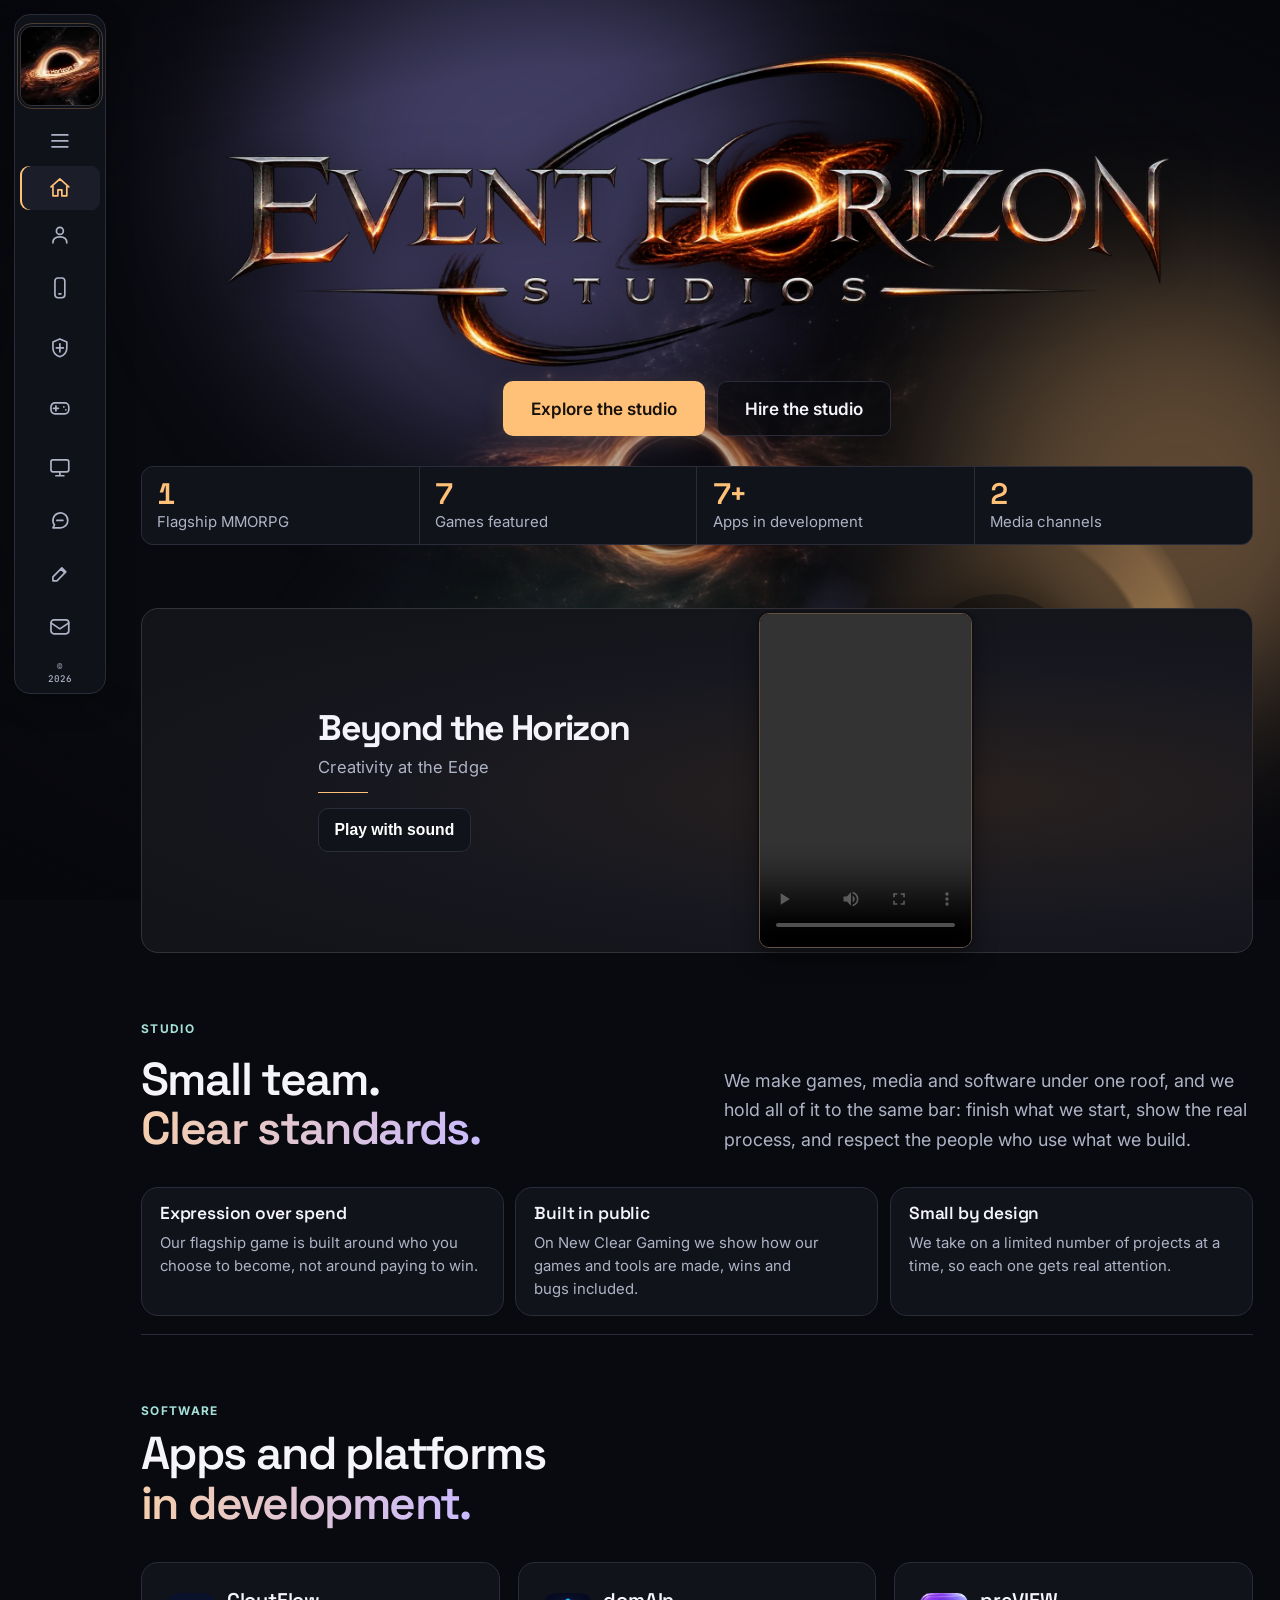
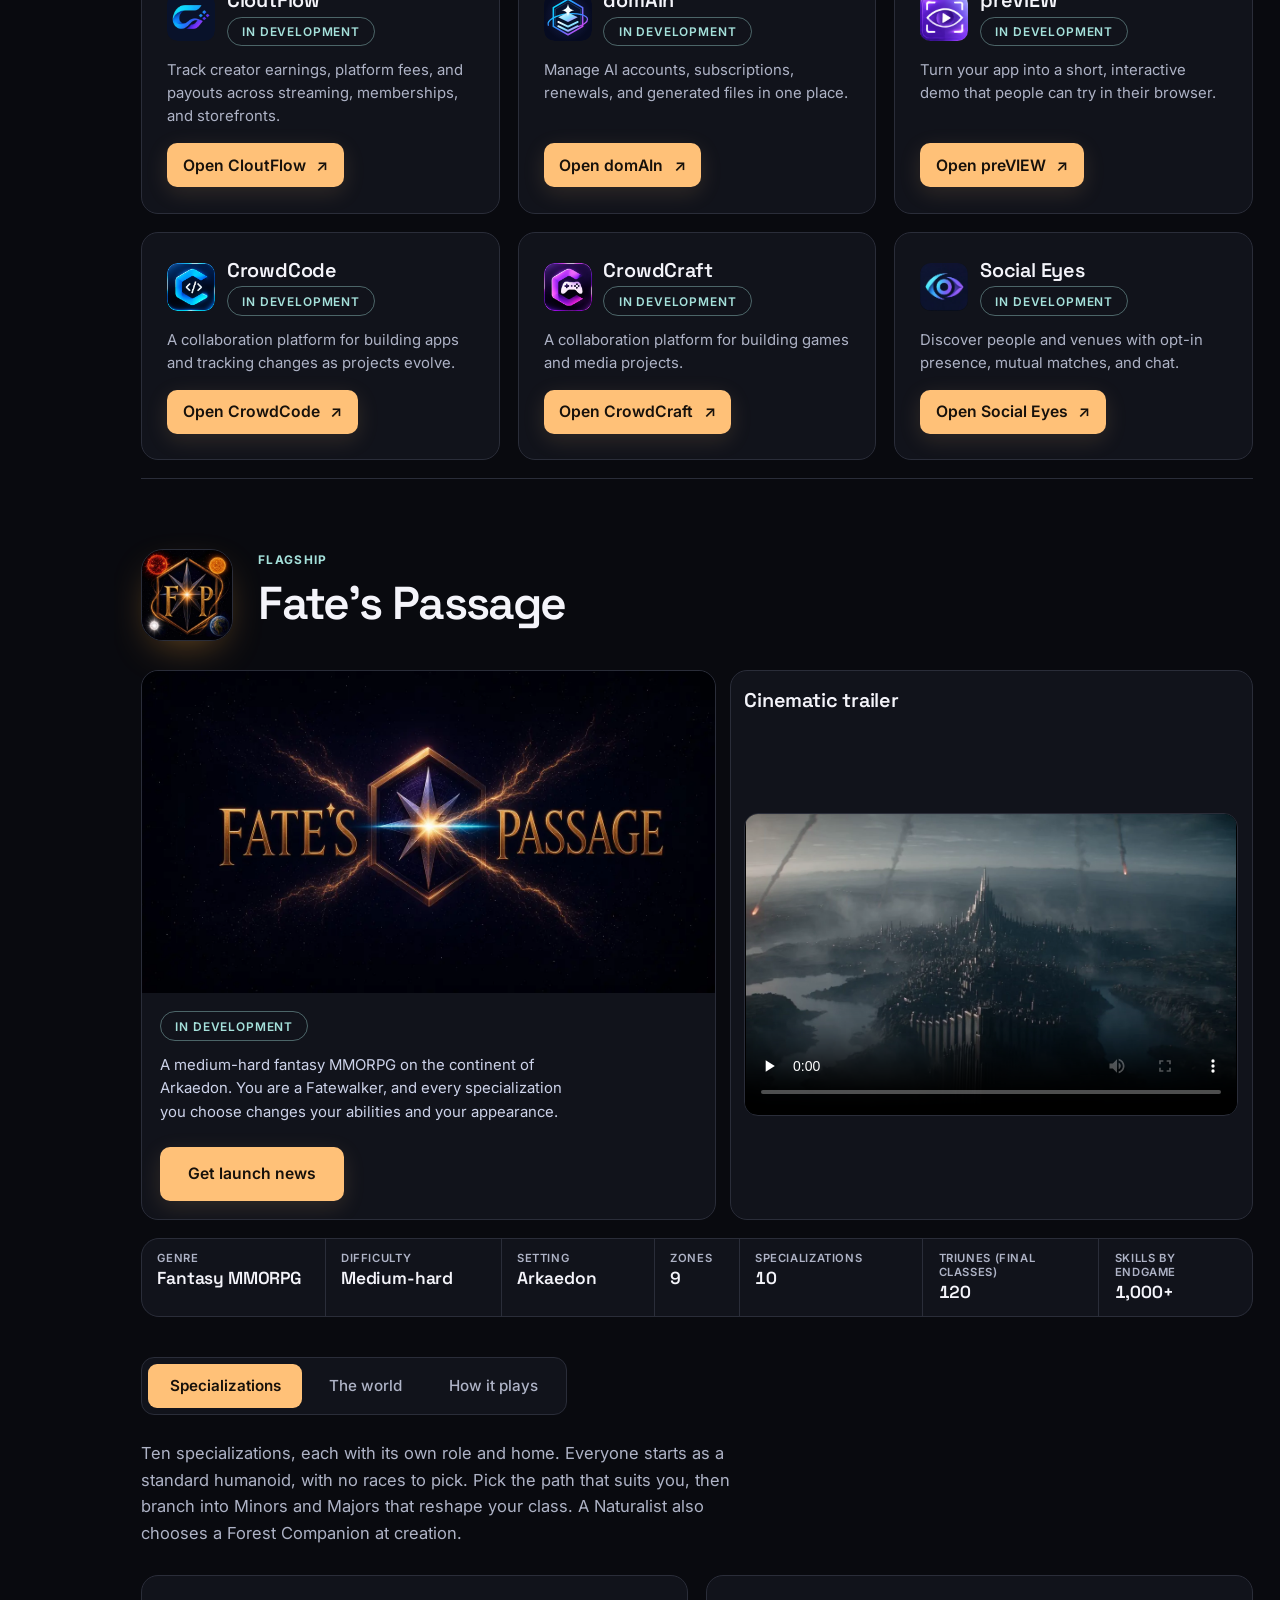
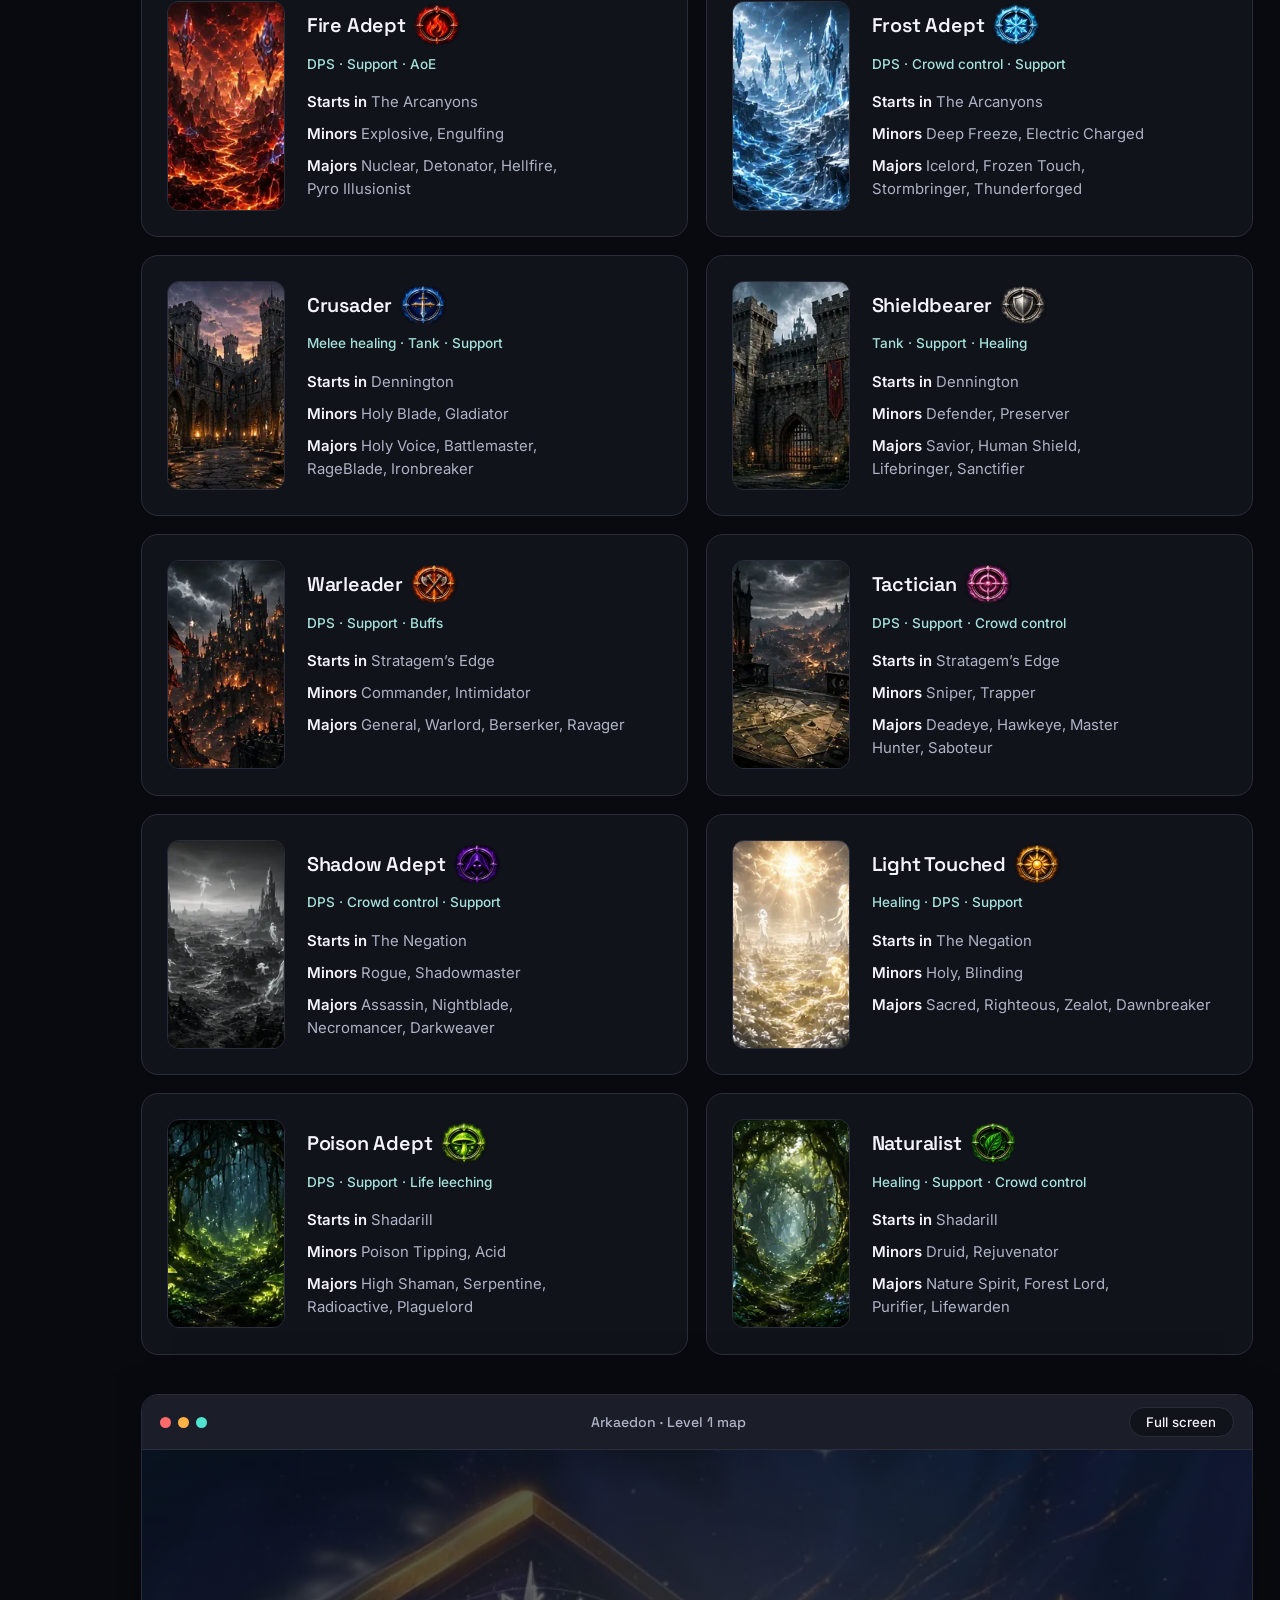
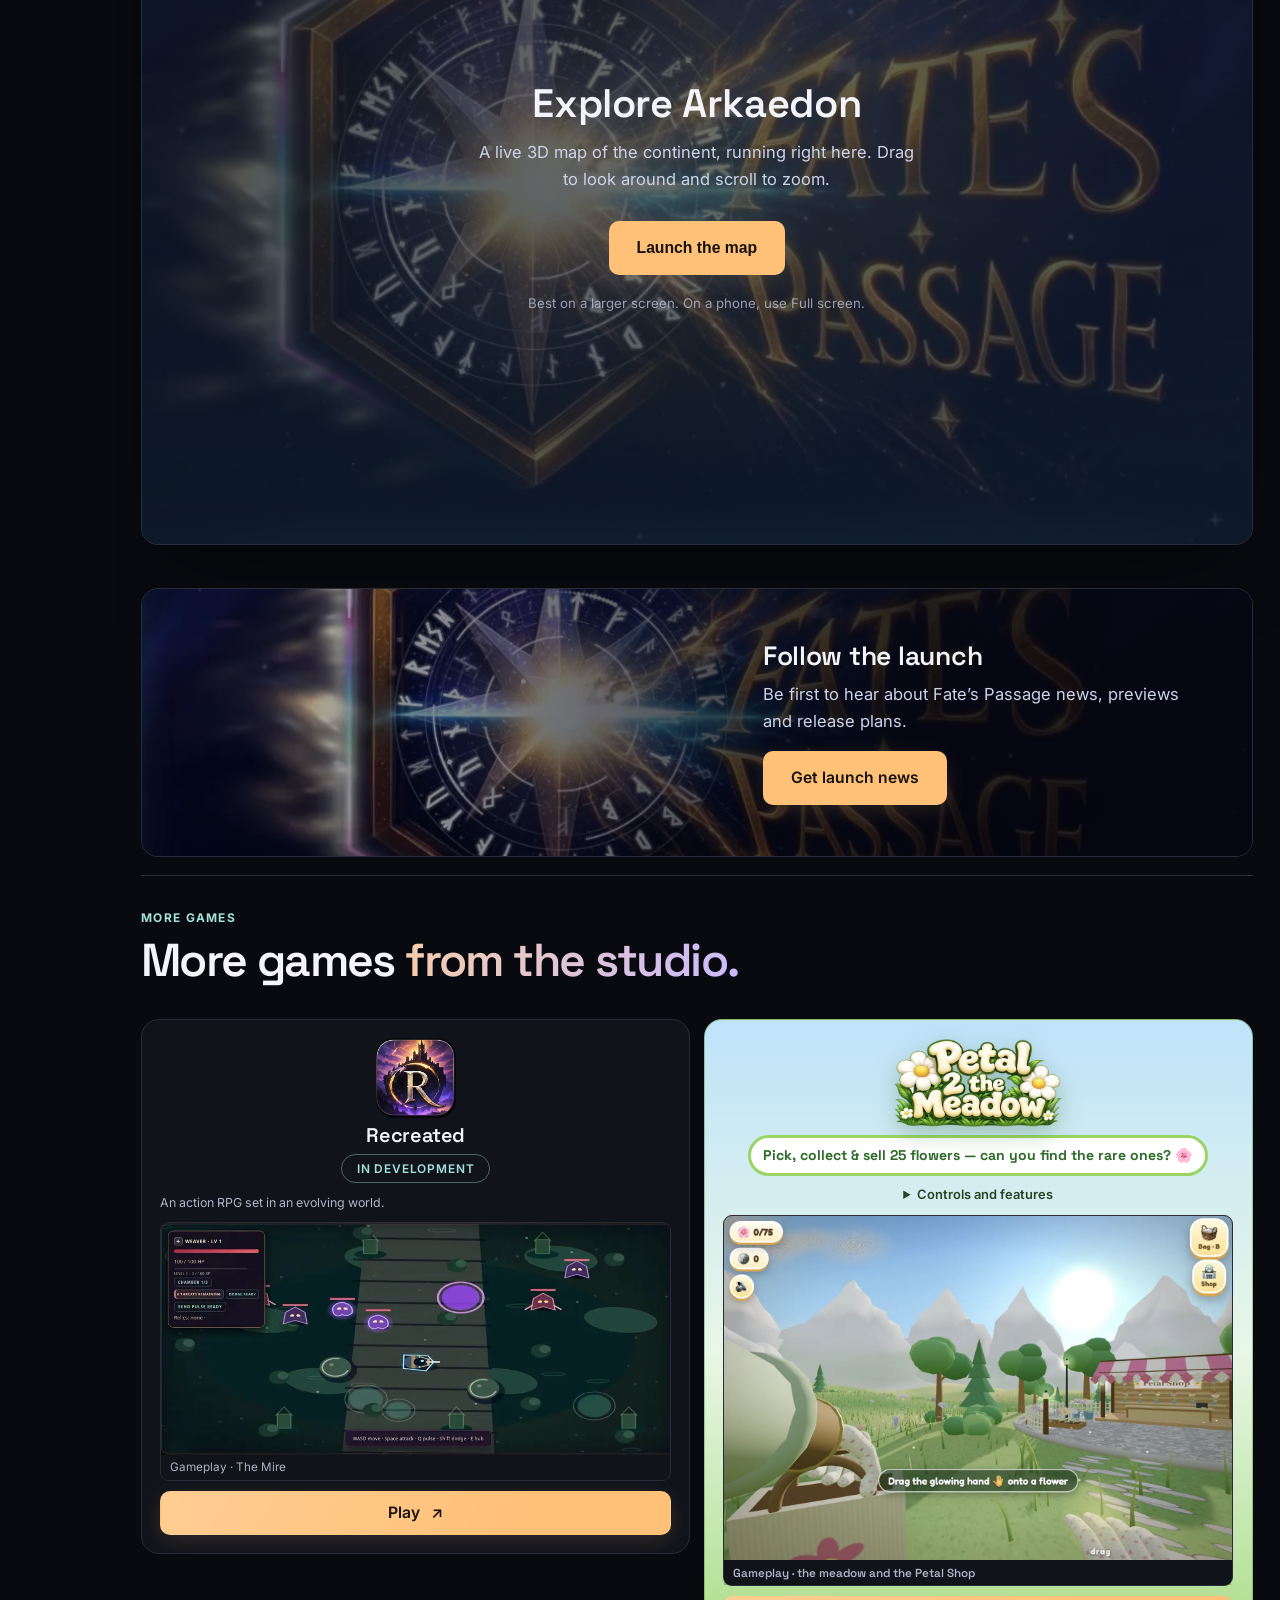
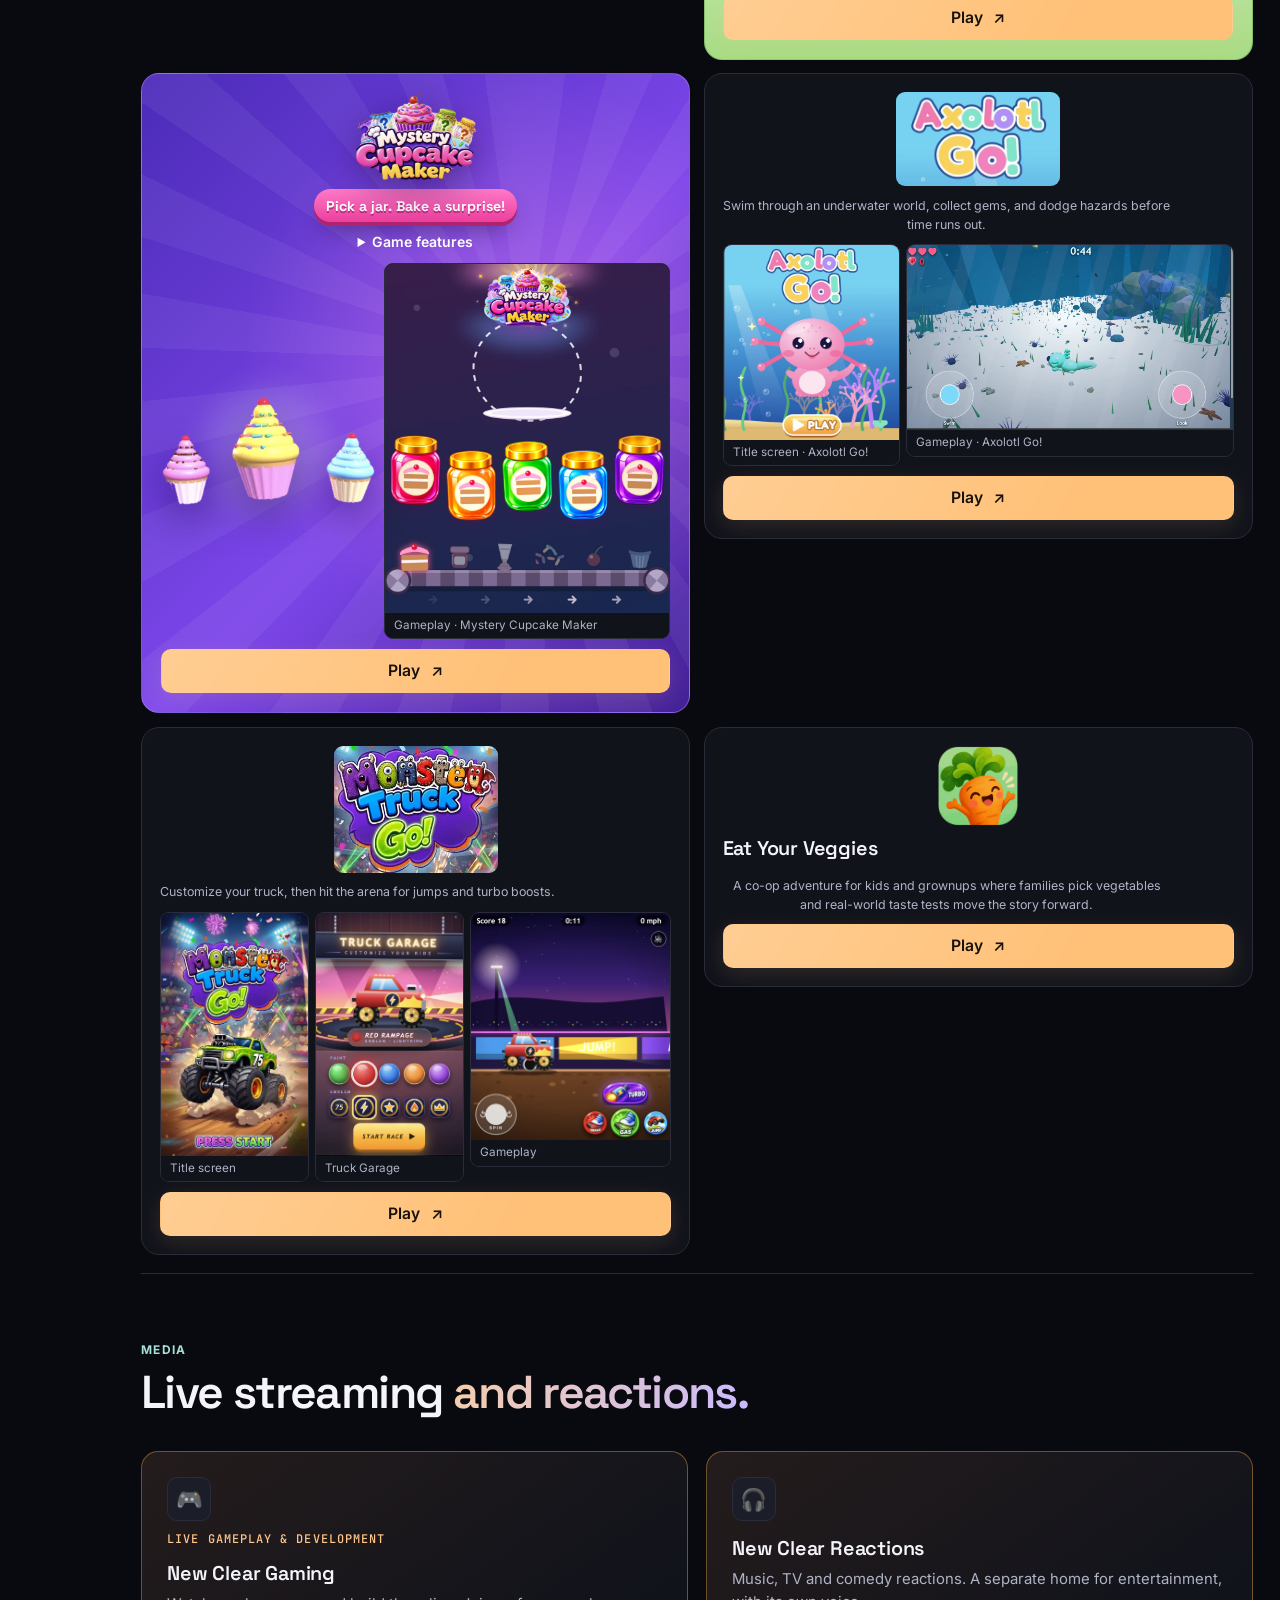
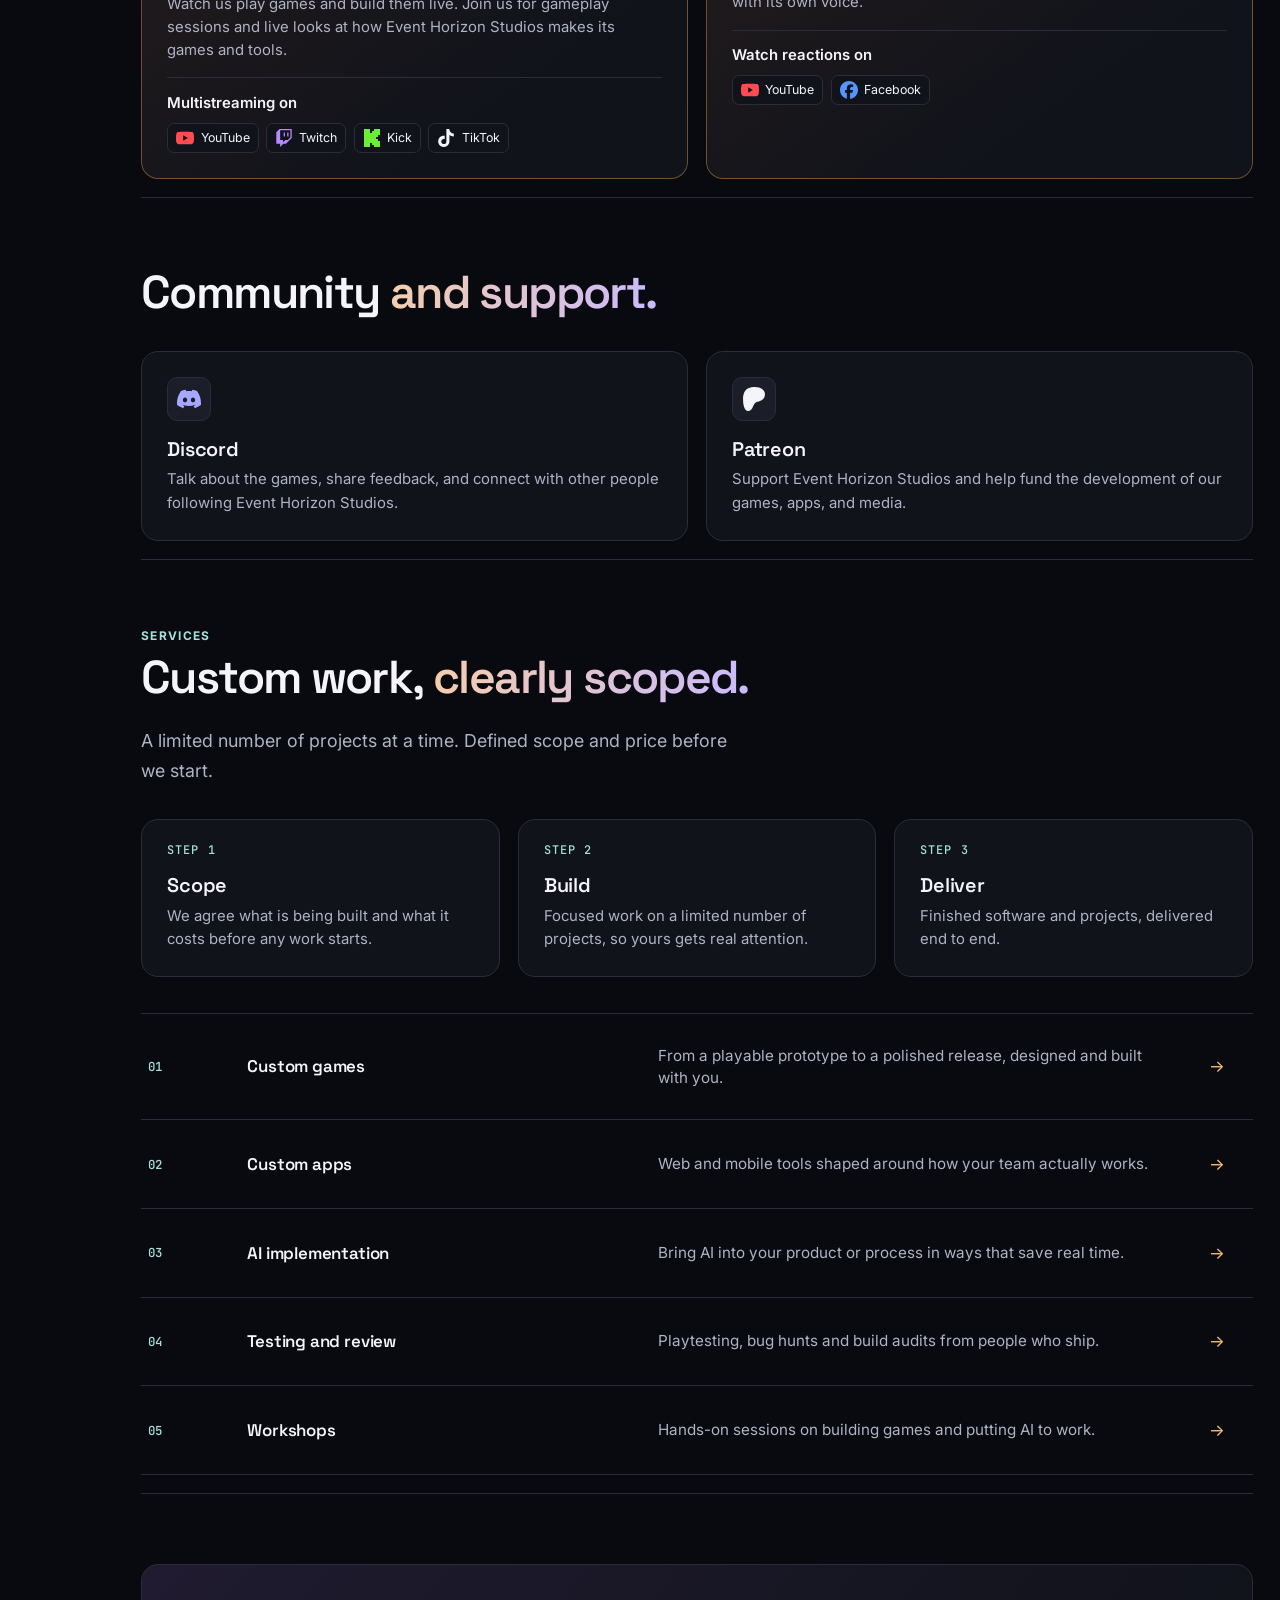
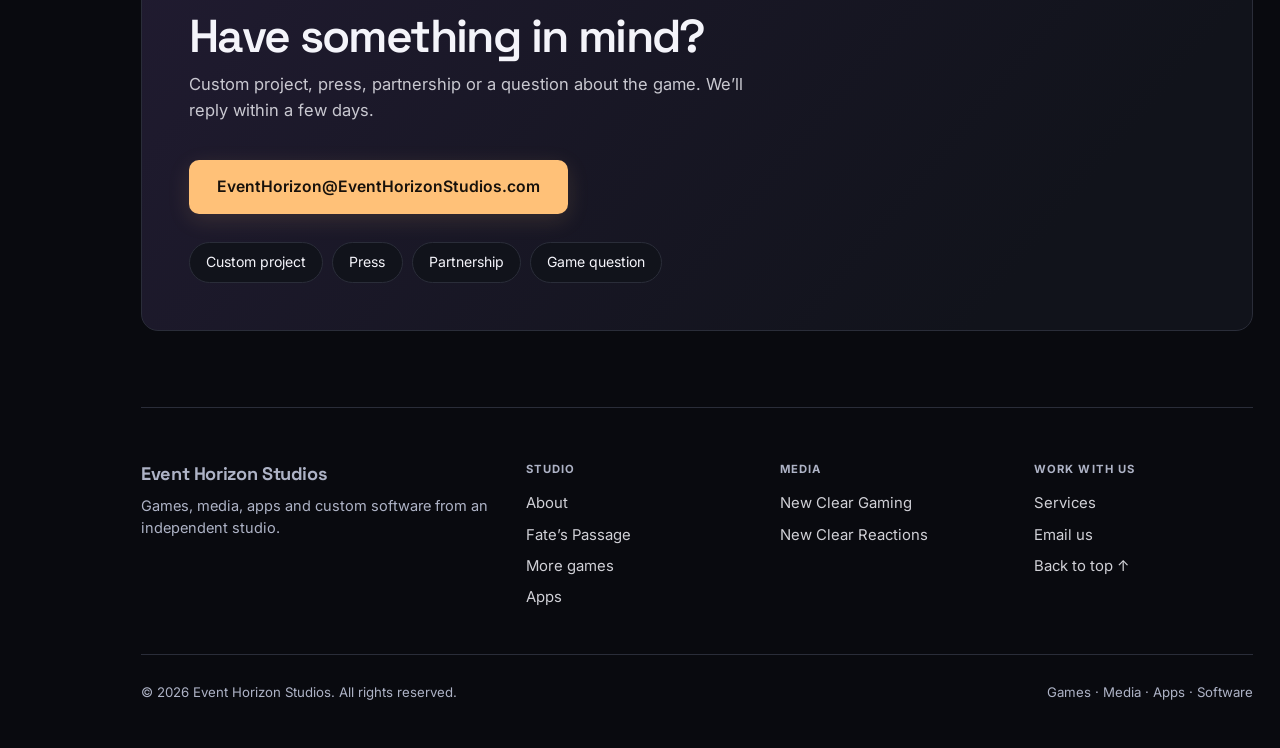
==== commit 4b626048: "Make game previews accessible and improve mobile gallery navigation" ====
--- a/index.html
+++ b/index.html
@@ -570,6 +570,23 @@
 <style>
 #games .truck-game-gallery { display: grid; grid-template-columns: minmax(0, 1fr) minmax(0, 1fr) minmax(0, 1.35fr); gap: .35rem; width: 100%; align-items: start; }
 #games #monster-truck .truck-game-gallery img { width: 100%; height: auto; max-height: none; }
+</style>
+<style>
+#game-image-viewer { width: min(92vw, 850px); max-height: 92dvh; padding: .75rem; background: var(--surface); color: var(--text); border: 1px solid var(--line); border-radius: 16px; }
+#game-image-viewer::backdrop { background: #07080de0; }
+#game-image-viewer header { display: flex; justify-content: space-between; align-items: center; gap: .75rem; margin-bottom: .6rem; }
+#game-image-viewer h2 { font-size: .9rem; margin: 0; }
+#game-image-viewer .btn { padding: .35rem .65rem; color: var(--text); }
+#game-image-viewer img { display: block; width: 100%; max-height: 74dvh; object-fit: contain; }
+body:has(#game-image-viewer[open]) { overflow: hidden; }
+#games .game-gallery-frame a { display: block; }
+#games .game-gallery-frame a:focus-visible { outline: 2px solid var(--a); outline-offset: -2px; }
+@container (max-width: 460px) {
+  #games .truck-game-gallery { grid-template-columns: repeat(2, minmax(0, 1fr)); }
+  #games .truck-game-gallery figure:last-child { grid-column: 1 / -1; }
+  #games .truck-game-gallery figure:last-child img { max-height: 230px; }
+}
+#games .game-play.main { background-image: linear-gradient(120deg, #ffffff32, #ffffff00 70%); }
 </style>
 </head>
 <body id="top">
@@ -976,6 +993,8 @@
       }) : [];
       function landAtSection(){
         if(location.hash===hash&&!rail.hasAttribute('data-expanded')){
+          if(!target.hasAttribute('tabindex'))target.setAttribute('tabindex','-1');
+          target.focus({preventScroll:true});
           target.scrollIntoView({block:'start',inline:'nearest',behavior:'instant'});
         }
       }
@@ -1109,5 +1128,42 @@
   observer.observe(video);
 })();
 </script>
+<dialog id="game-image-viewer" aria-labelledby="game-image-title">
+<header><h2 id="game-image-title">Game preview</h2><form method="dialog"><button class="btn" autofocus>Close</button></form></header>
+<img alt=""/>
+</dialog>
+<script>
+(function(){
+  var gallery=document.getElementById('games');
+  var viewer=document.getElementById('game-image-viewer');
+  if(typeof viewer.showModal!=='function')return;
+  var image=viewer.querySelector('img');
+  var title=document.getElementById('game-image-title');
+  var opener;
+  gallery.addEventListener('click',function(event){
+    if(event.defaultPrevented||event.button!==0||event.metaKey||event.ctrlKey||event.shiftKey||event.altKey)return;
+    var link=event.target.closest('.game-gallery-frame a');
+    if(!link||viewer.open)return;
+    var frame=link.closest('figure');
+    var thumbnail=link.querySelector('img');
+    if(!thumbnail)return;
+    event.preventDefault();
+    opener=link;
+    title.textContent=frame.querySelector('figcaption').textContent;
+    image.alt=thumbnail.alt;
+    image.src=link.href;
+    viewer.showModal();
+  });
+  viewer.addEventListener('click',function(event){
+    if(event.target!==viewer)return;
+    var box=viewer.getBoundingClientRect();
+    if(event.clientX<box.left||event.clientX>box.right||event.clientY<box.top||event.clientY>box.bottom)viewer.close();
+  });
+  viewer.addEventListener('close',function(){
+    image.removeAttribute('src');
+    if(opener&&opener.isConnected)opener.focus({preventScroll:true});
+  });
+})();
+</script>
 </body>
 </html>
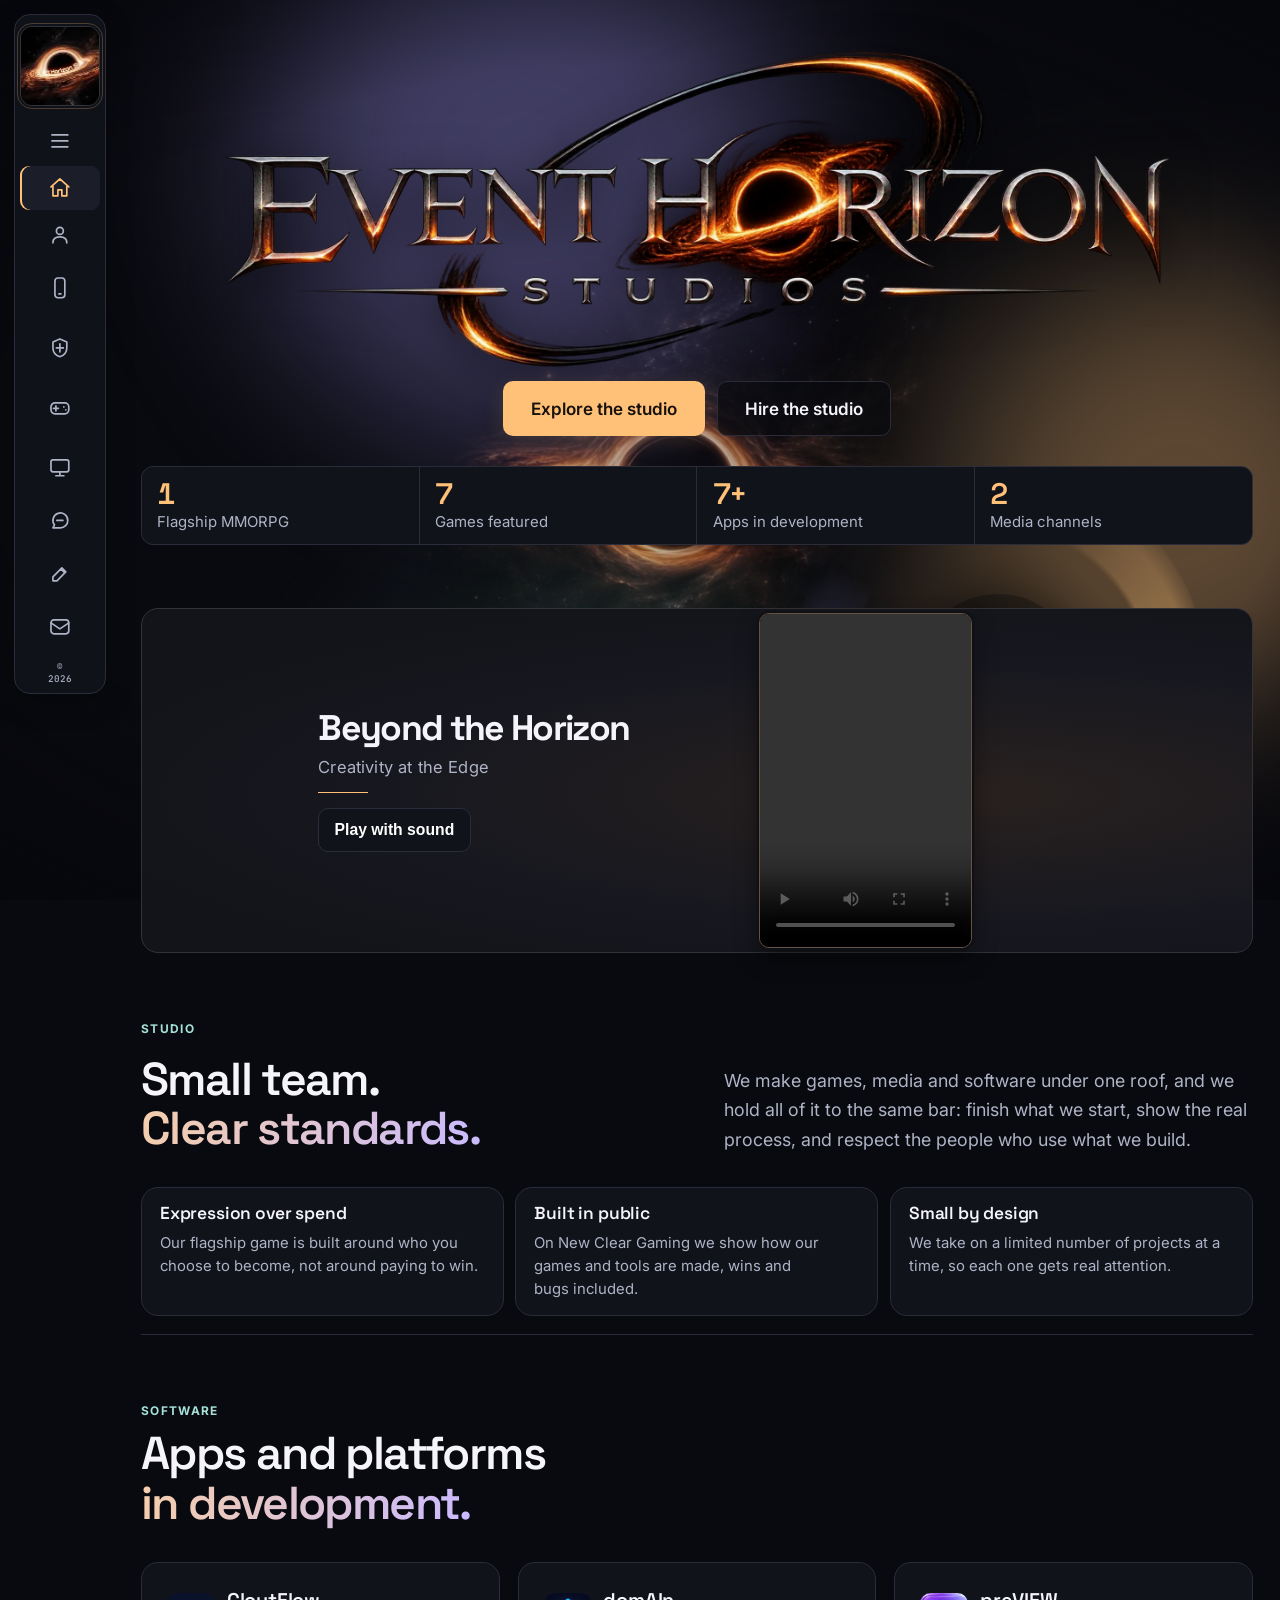
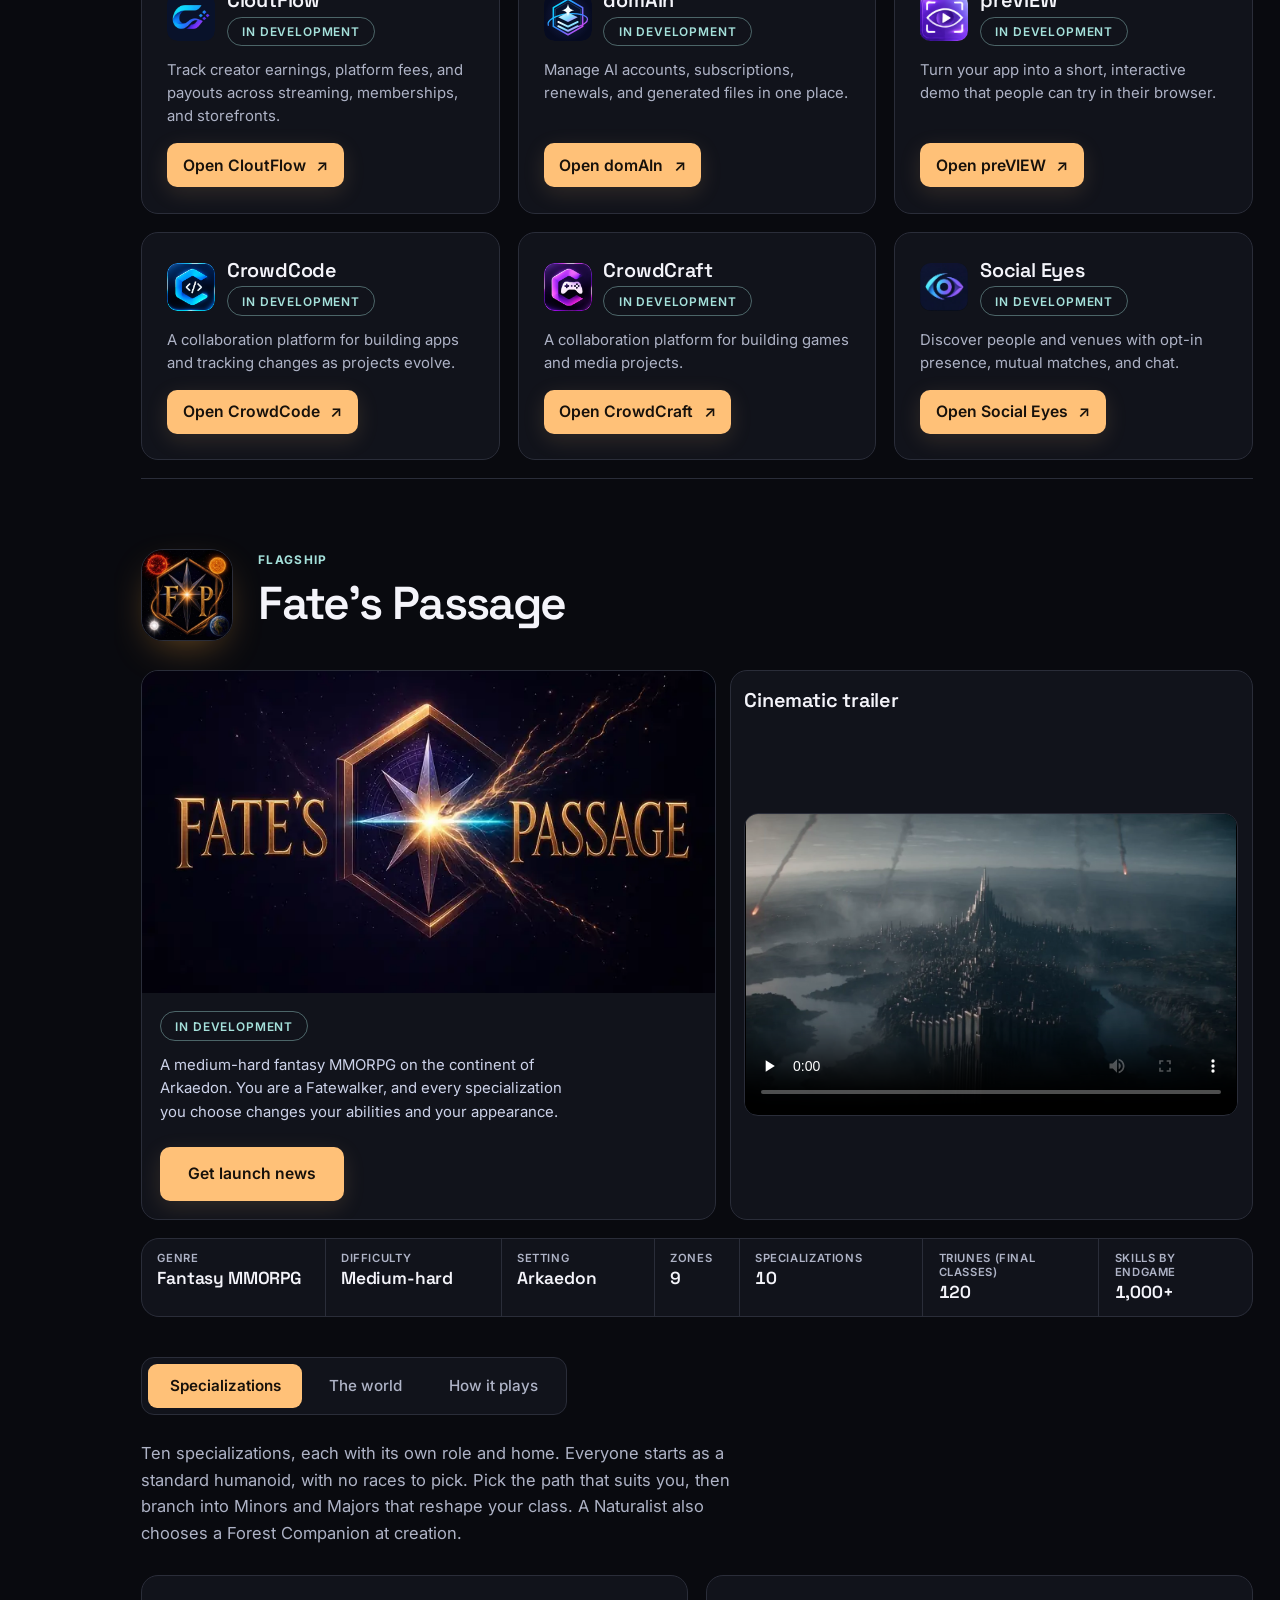
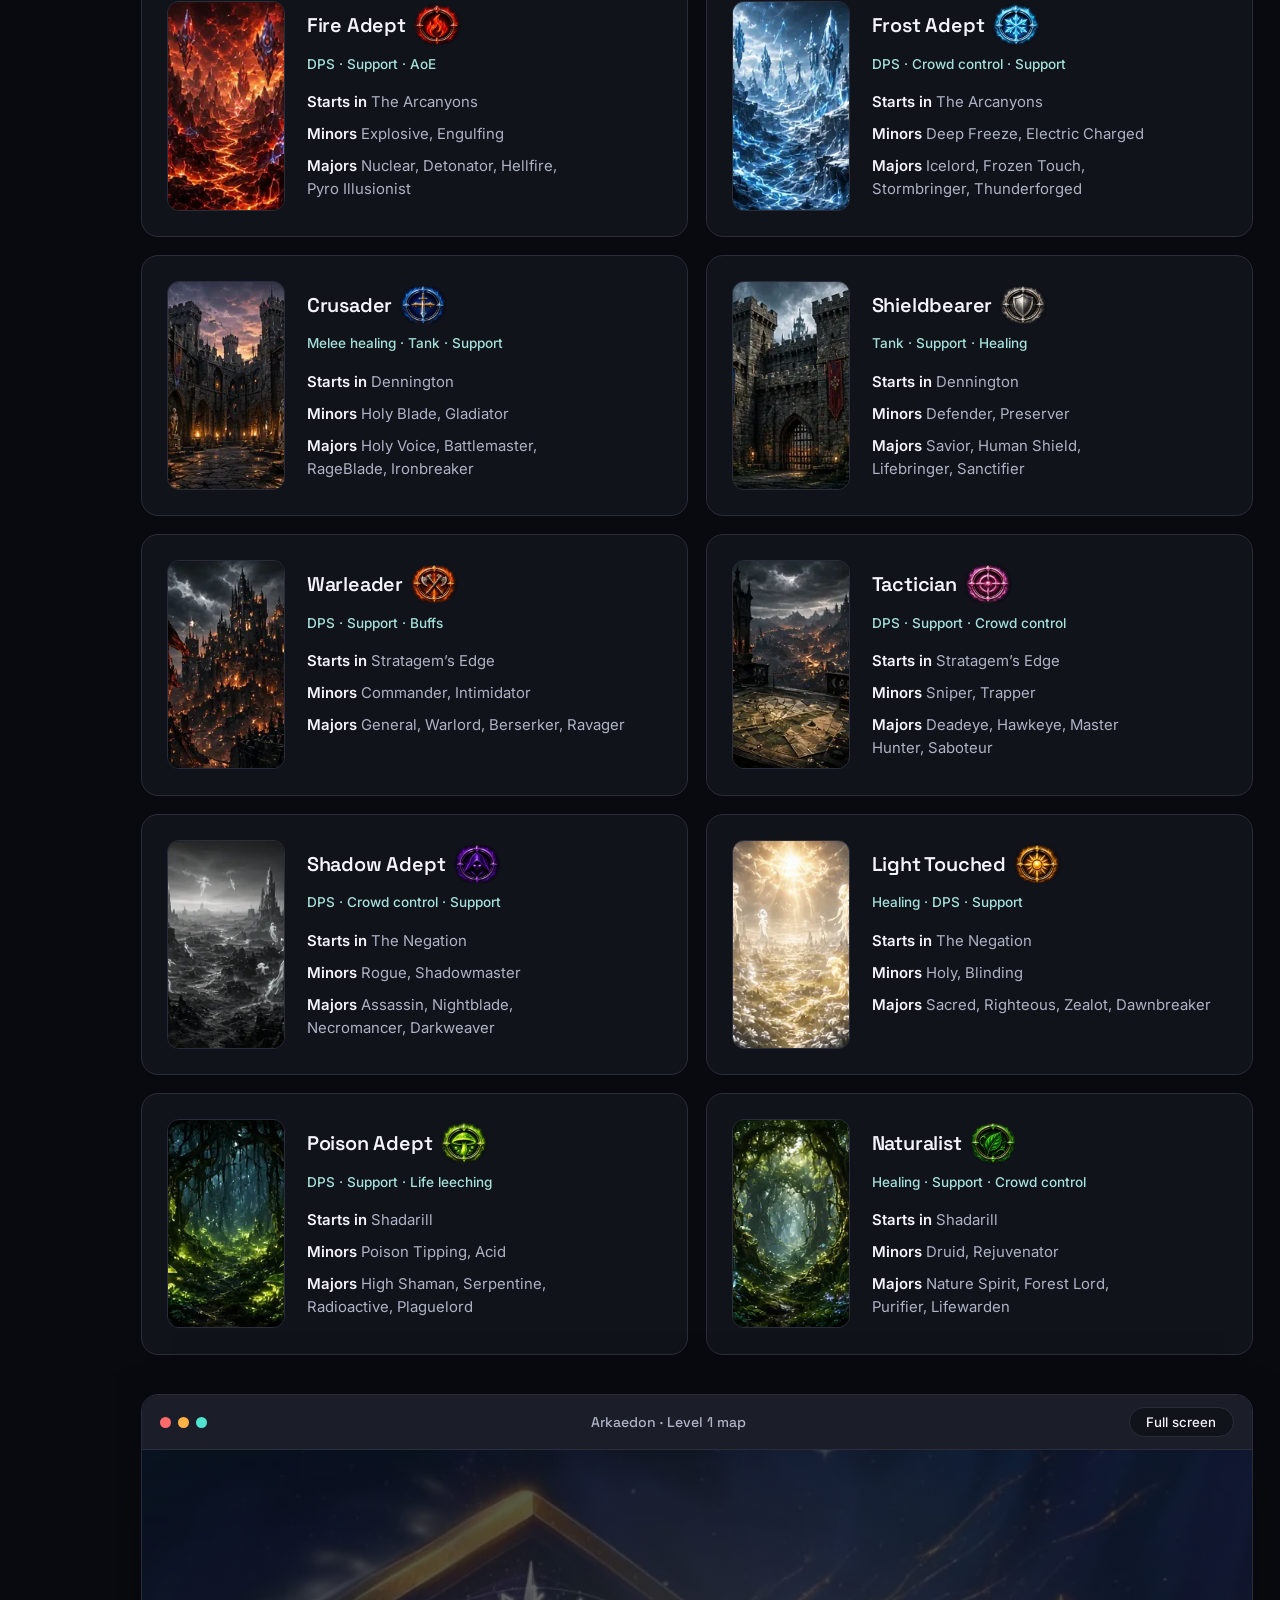
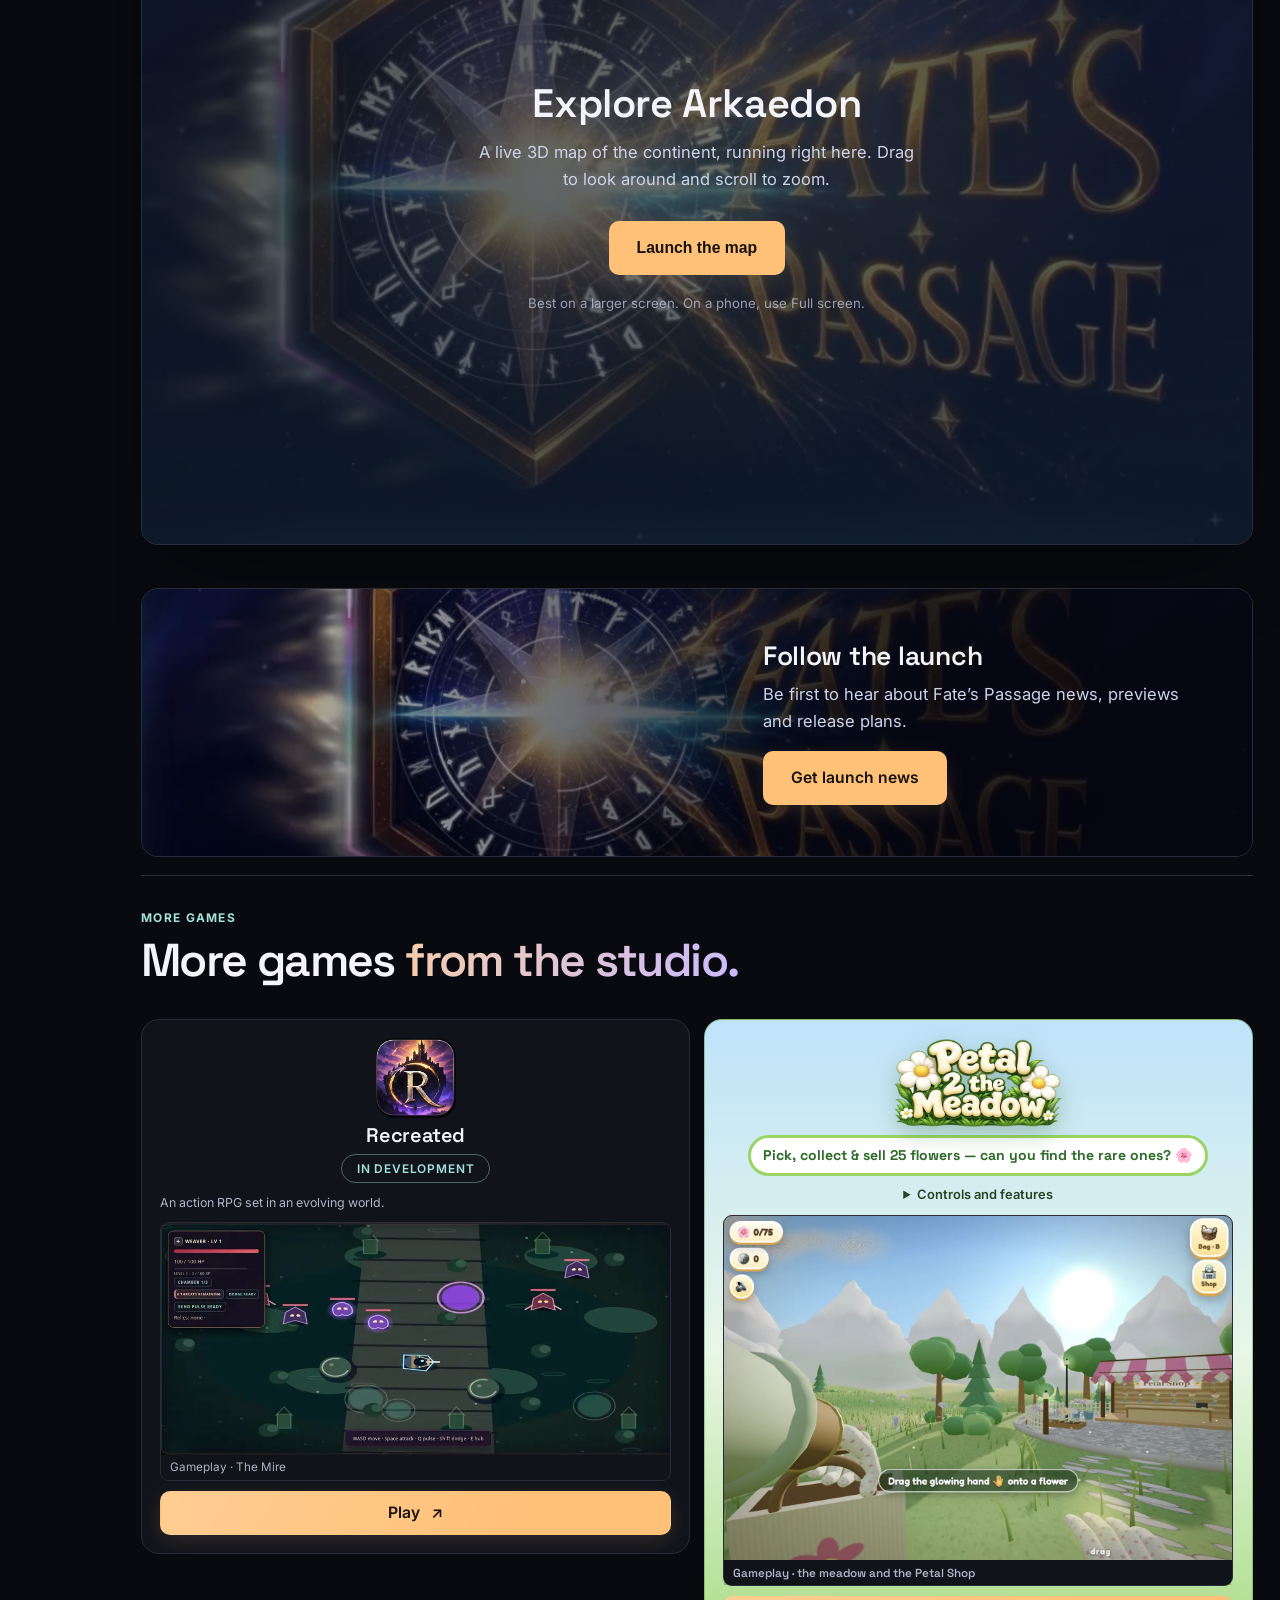
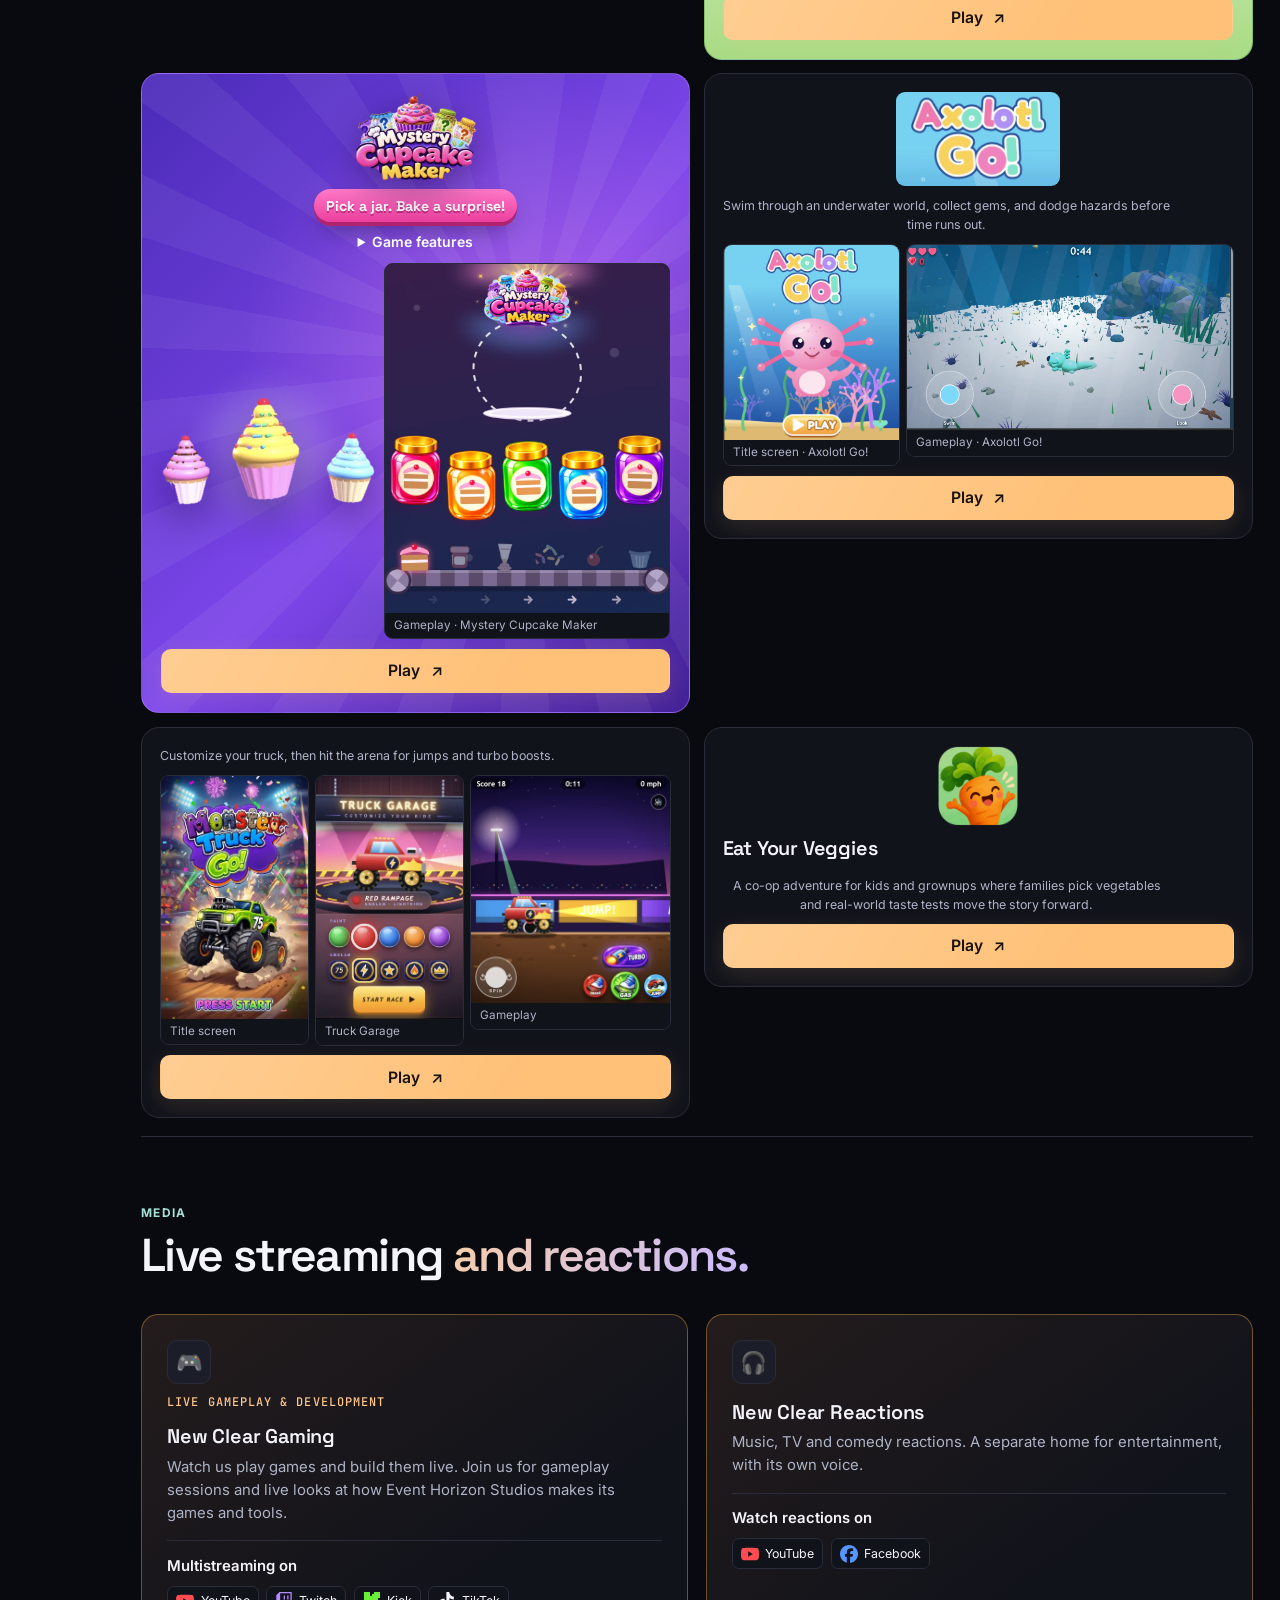
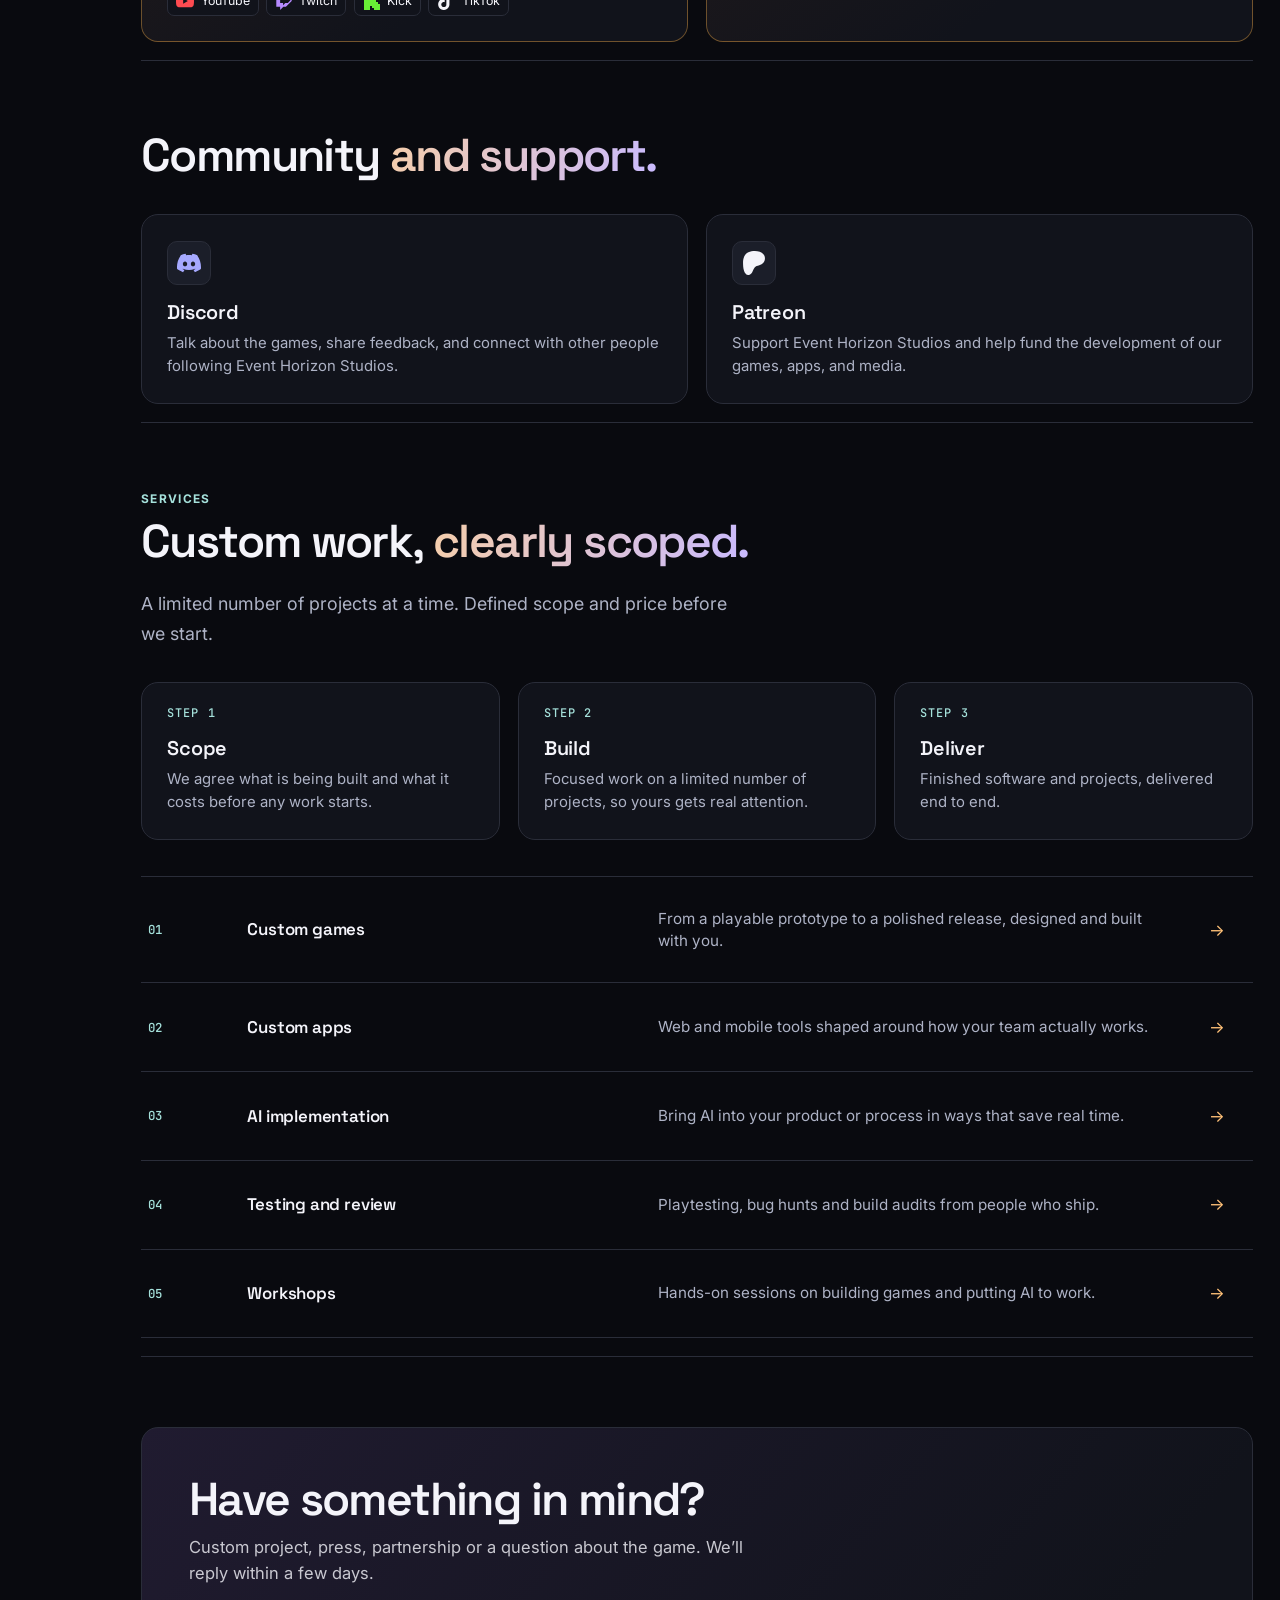
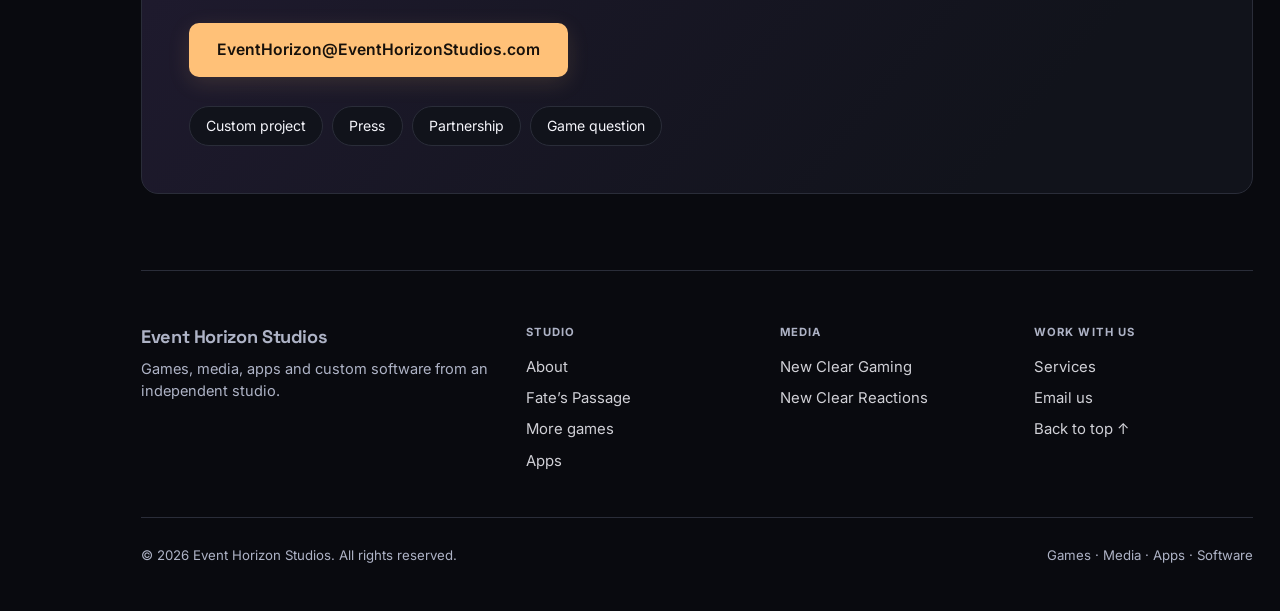
==== commit beb79a6a: "Remove redundant Monster Truck Go top wordmark" ====
--- a/index.html
+++ b/index.html
@@ -871,7 +871,7 @@
 </article>
 <article class="card rv portfolio-card" id="monster-truck">
 <h3 class="sr">Monster Truck Go!</h3>
-<img class="game-brand game-wordmark" src="assets/monster-truck-logo.webp" alt="" loading="lazy"/>
+
 <p>Customize your truck, then hit the arena for jumps and turbo boosts.</p>
 <div class="truck-game-gallery">
 <figure class="game-gallery-frame"><a href="assets/monster-truck-title.webp"><img src="assets/monster-truck-title.webp" alt="Green monster truck on the Monster Truck Go! title screen" width="633" height="1050" loading="lazy"/></a><figcaption>Title screen</figcaption></figure>
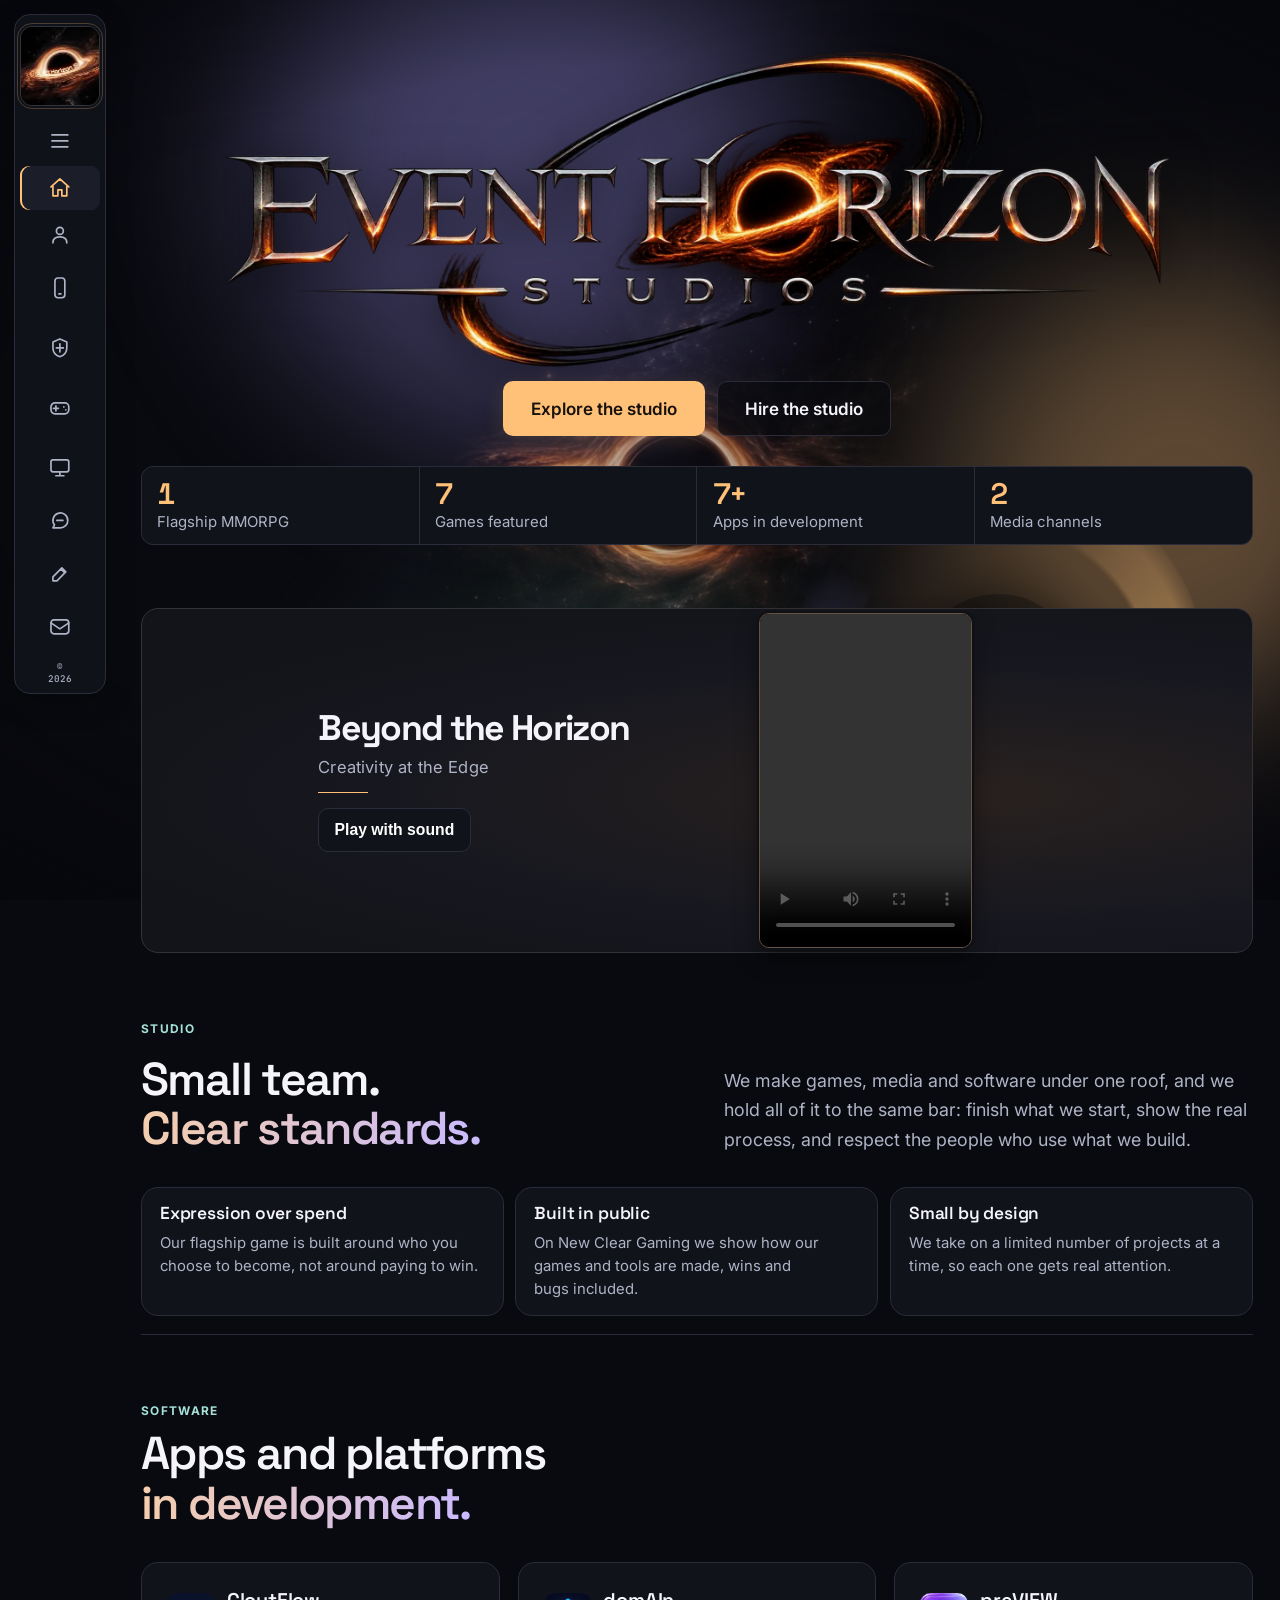
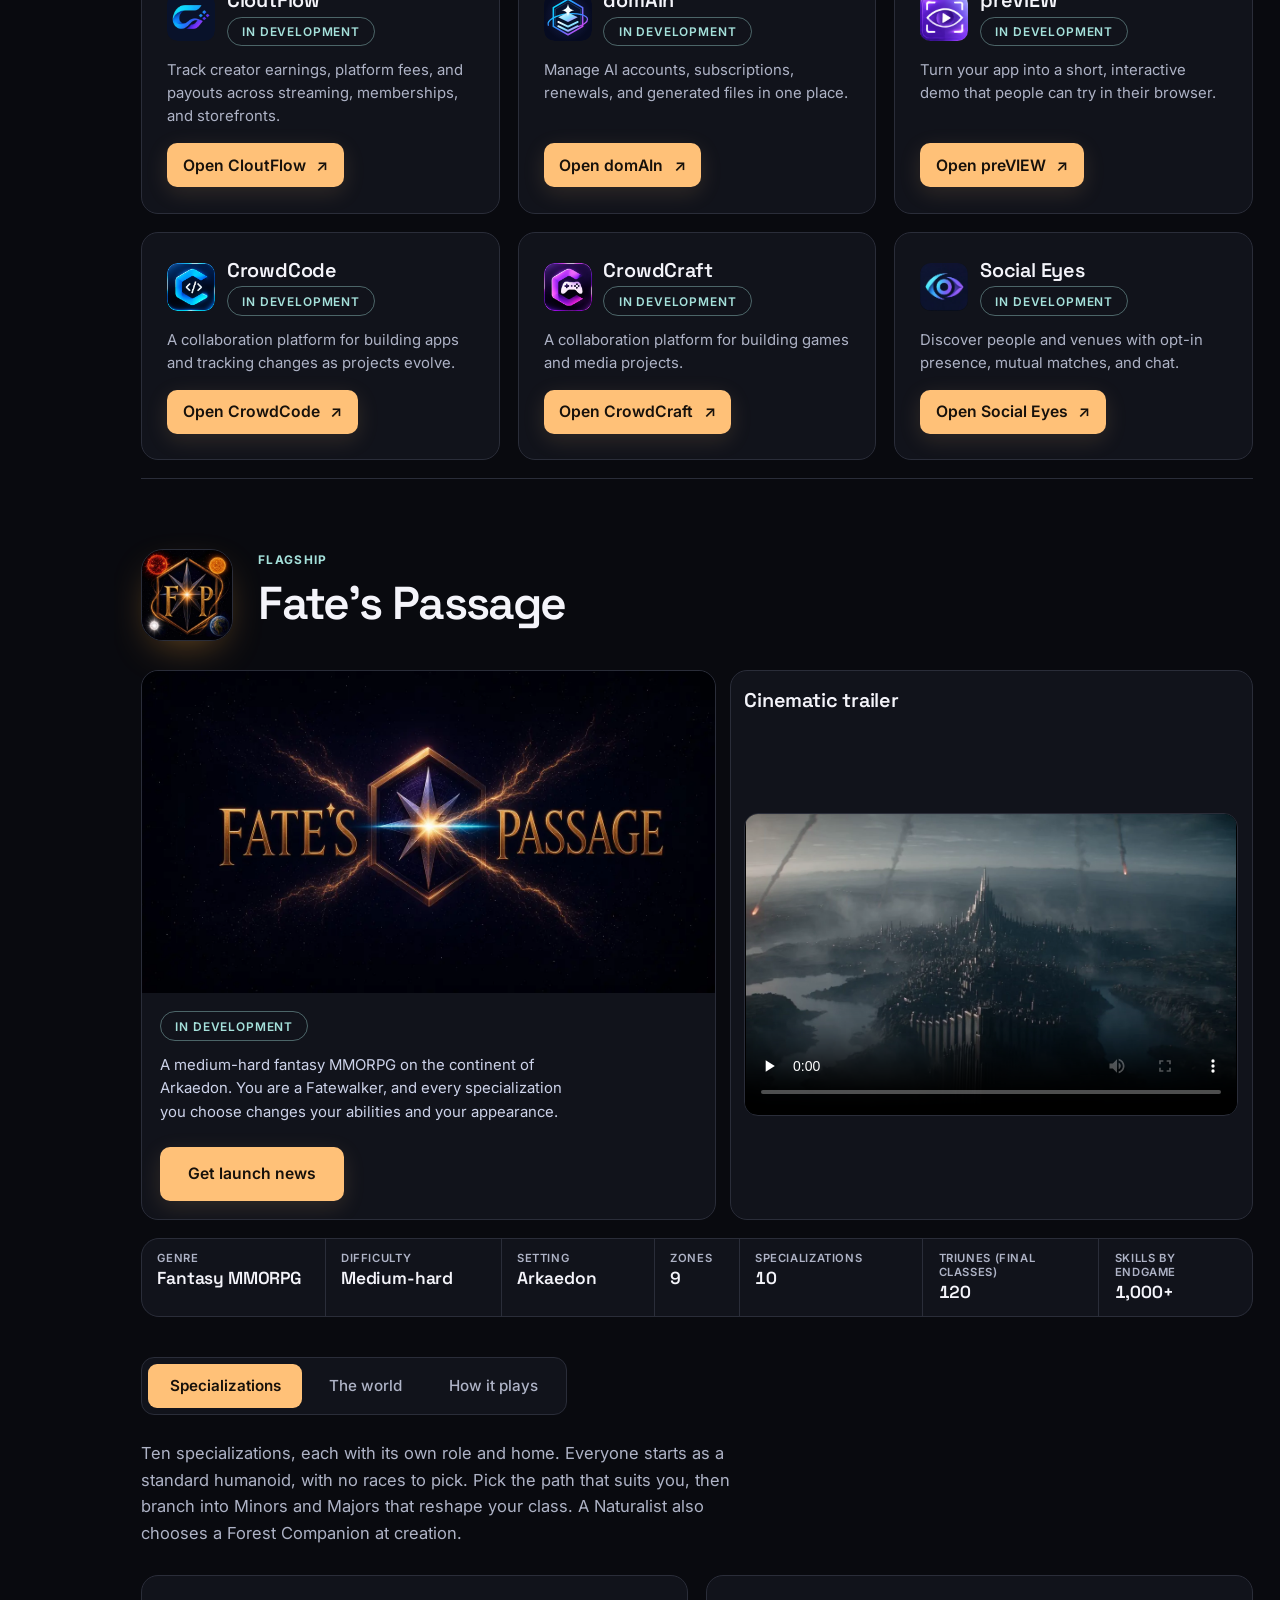
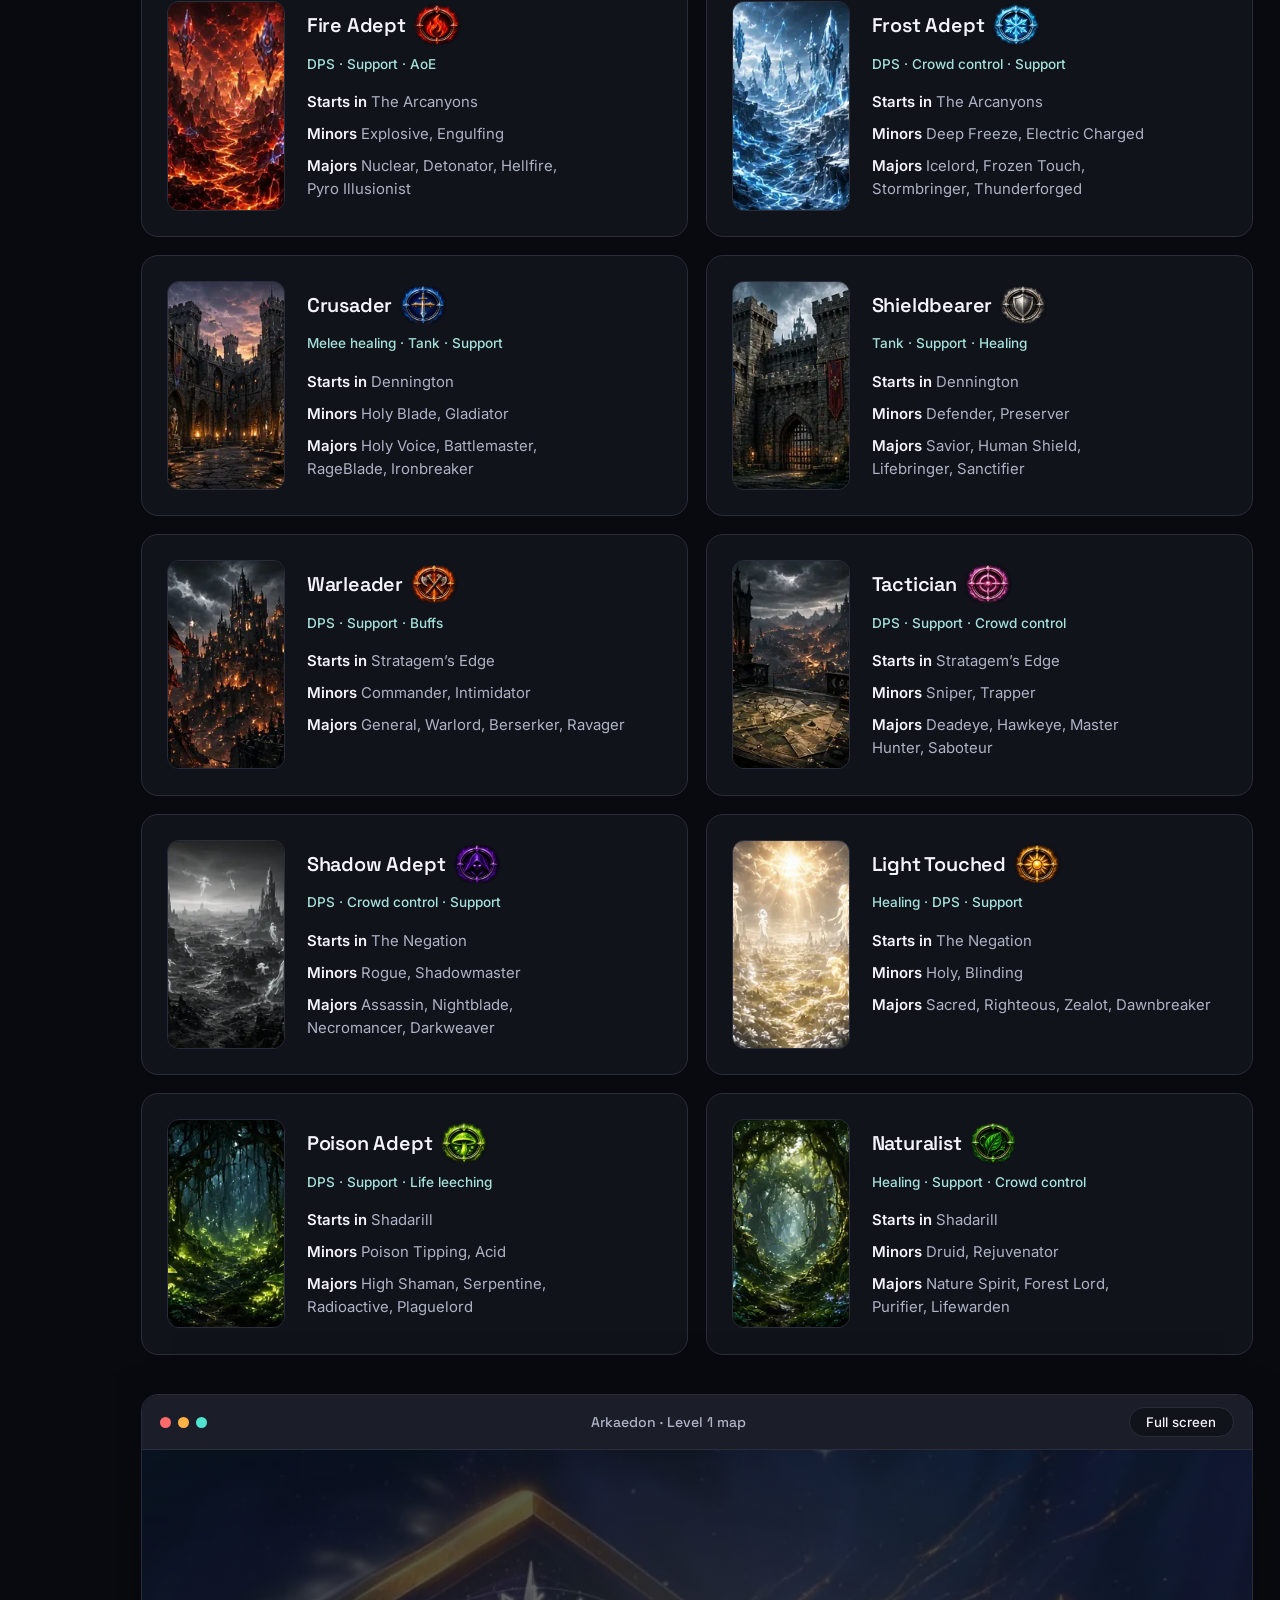
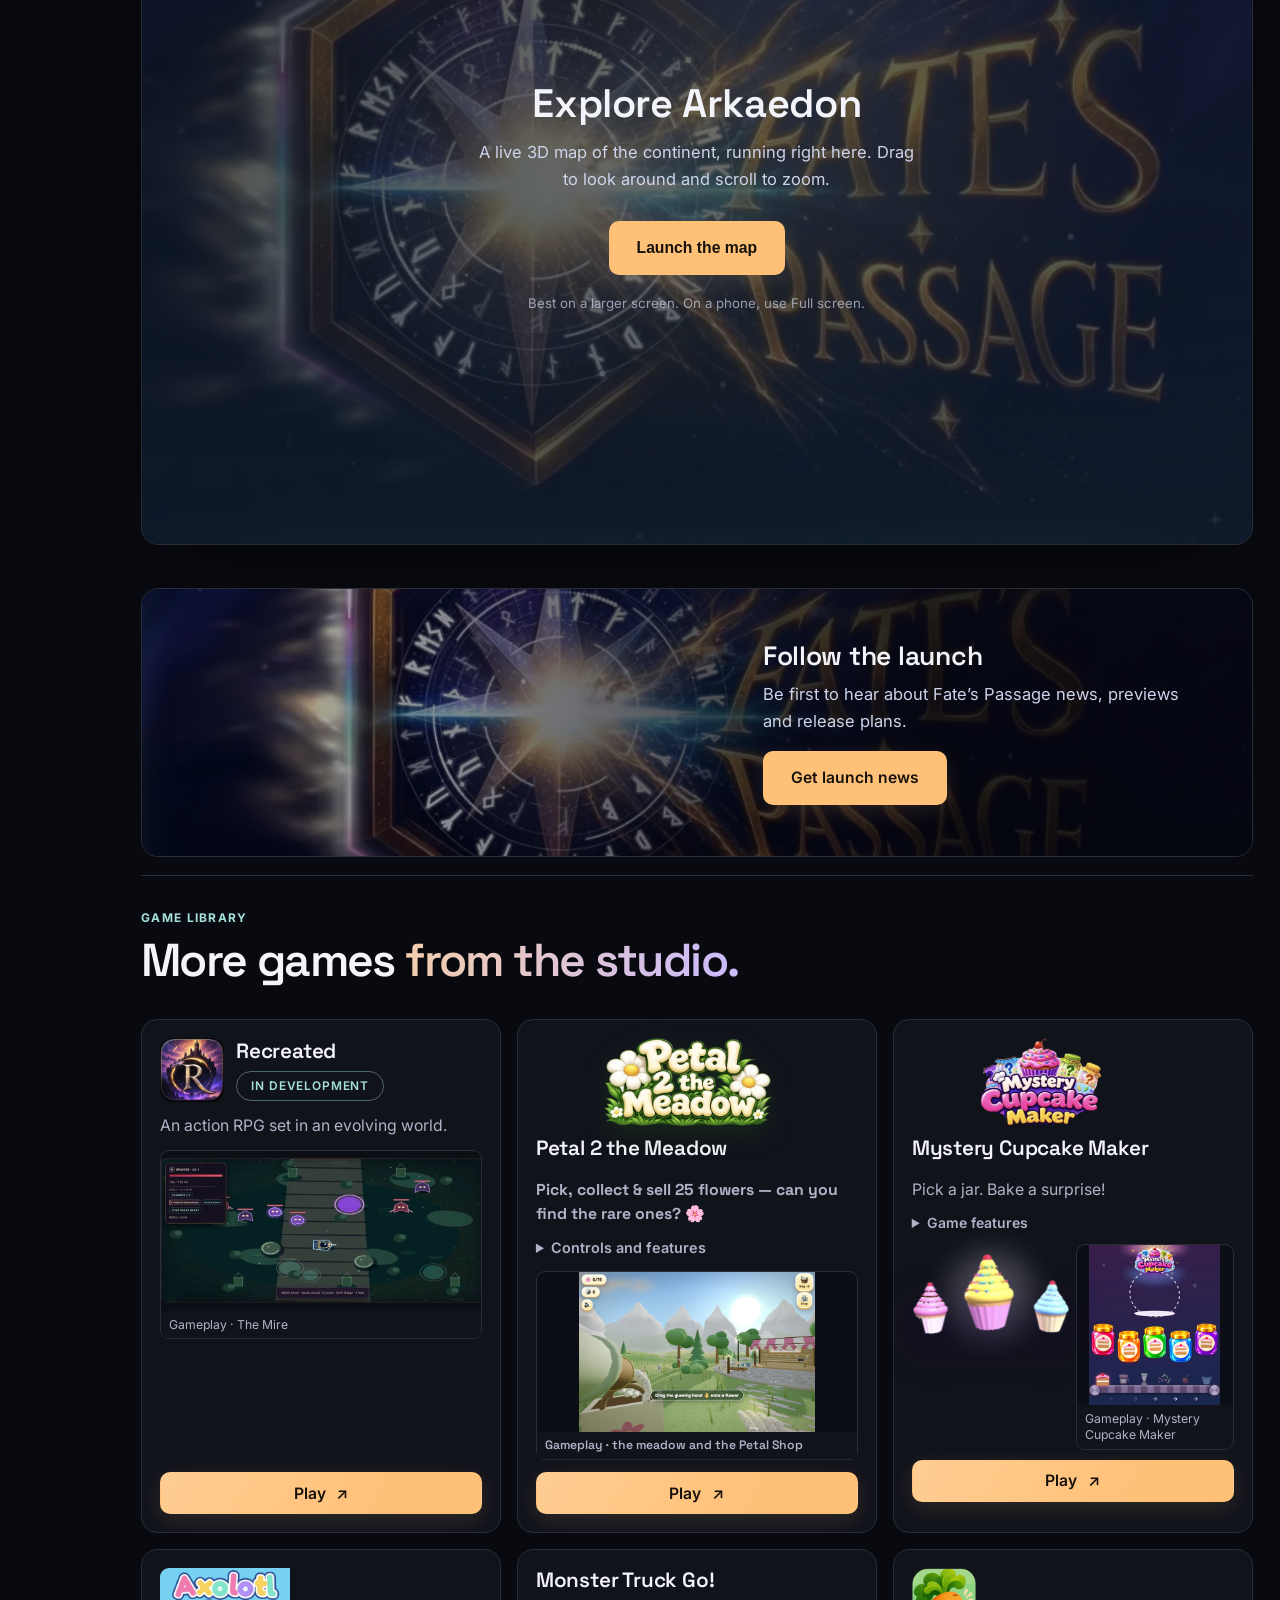
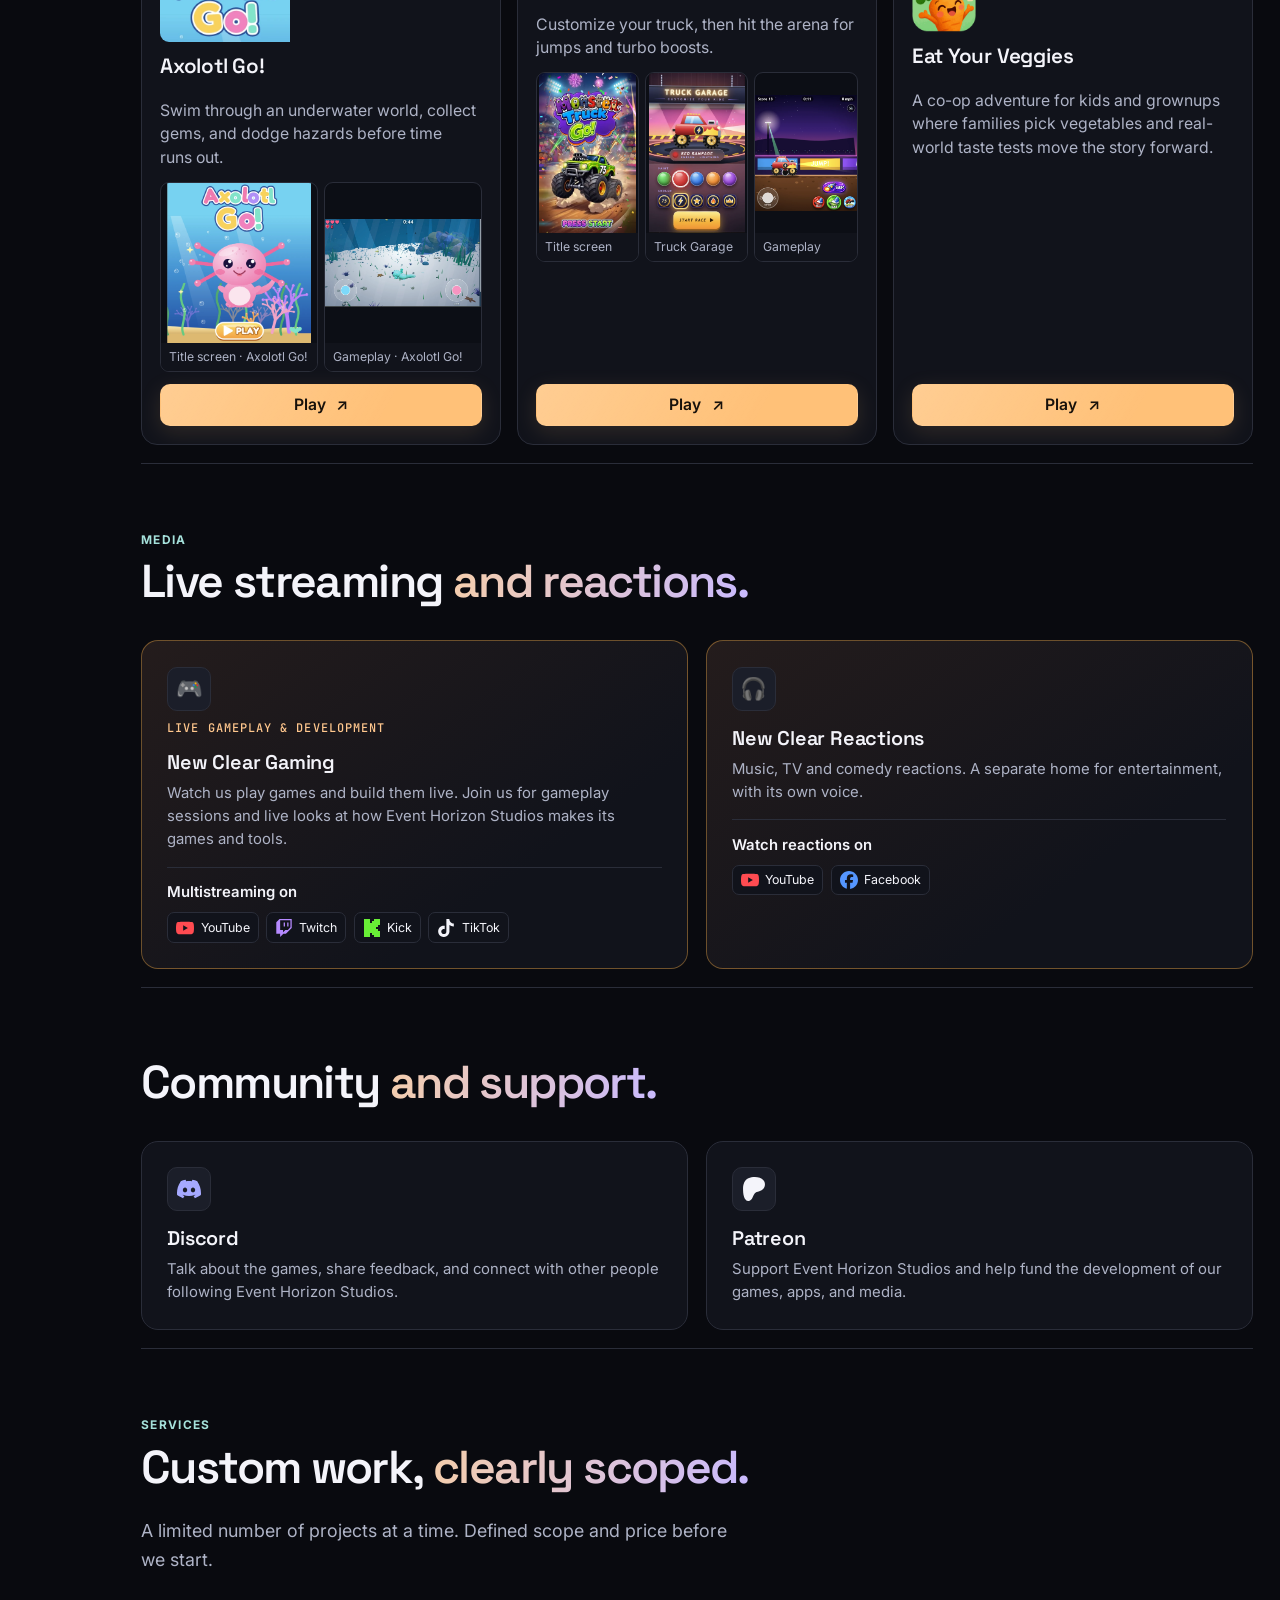
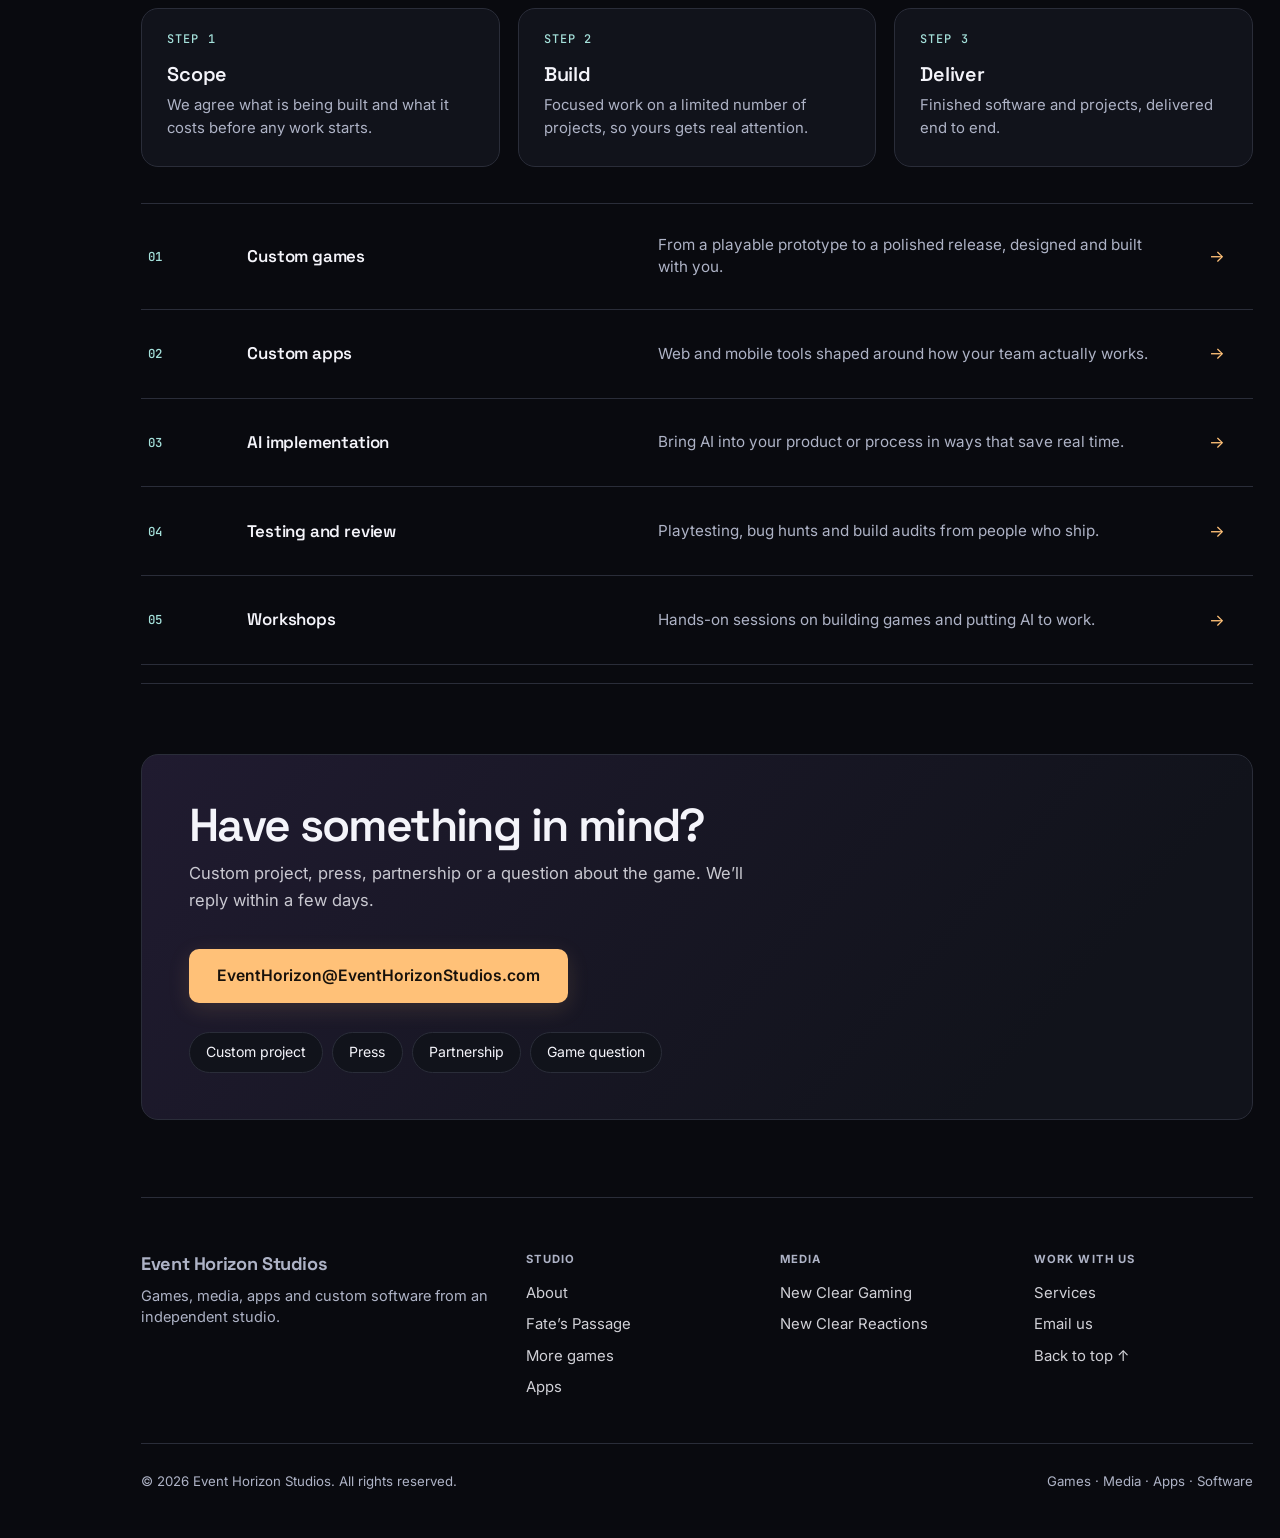
==== commit 46c84352: "Unify More Games into responsive compact studio library" ====
--- a/index.html
+++ b/index.html
@@ -588,6 +588,25 @@
 }
 #games .game-play.main { background-image: linear-gradient(120deg, #ffffff32, #ffffff00 70%); }
 </style>
+<style>
+#games .more-games-grid {display:grid;grid-template-columns:repeat(auto-fit,minmax(min(100%,300px),1fr));gap:16px;align-items:stretch}
+#games .more-games-grid > article {display:flex;flex-direction:column;align-items:stretch;align-self:stretch;min-width:0;gap:12px;padding:16px;background:var(--surface);color:var(--text);border:1px solid var(--line);border-radius:16px;text-align:left;overflow:hidden}
+#games .more-games-grid > article h3 {font-size:1.15rem;line-height:1.25;margin:0;color:var(--text);text-align:left}
+#games .more-games-grid > article > p,#games .more-games-grid .pill,#games .more-games-grid .pill2 {background:none;border:0;box-shadow:none;padding:0;color:var(--mut);font-size:.88rem;line-height:1.5;text-align:left;margin:0}
+#games .more-games-grid .pf-info,#games .more-games-grid .cm-info {display:flex;flex-direction:column;align-items:stretch;gap:10px;padding:0}
+#games .more-games-grid .logo,#games .more-games-grid .game-wordmark {width:100%;height:74px;object-fit:contain;object-position:left center;margin:0;order:-1}
+#games .more-games-grid .game-icon,#games #recreated .app-card-heading img {width:64px;height:64px;object-fit:cover;border-radius:12px;margin:0}
+#games #recreated .app-card-heading {flex-direction:row;align-items:center;text-align:left;gap:12px}
+#games .more-games-grid .game-gallery-frame,#games #petal .game-gallery-frame,#games #cupcake .game-gallery-frame {width:100%;max-width:none;margin:0;min-width:0;background:#0c0e15}
+#games .more-games-grid .game-gallery-frame img,#games #monster-truck .truck-game-gallery img {width:100%;height:clamp(95px,13vw,160px);max-height:none;object-fit:contain}
+#games .more-games-grid .game-gallery-frame figcaption {font-size:.68rem;white-space:normal;line-height:1.3;padding:6px 8px}
+#games .more-games-grid .game-gallery-pair,#games .more-games-grid .truck-game-gallery,#games .more-games-grid .cupcake-gallery {display:grid;grid-template-columns:repeat(2,minmax(0,1fr));gap:6px;align-items:start;width:100%}
+#games .more-games-grid .truck-game-gallery {grid-template-columns:repeat(3,minmax(0,1fr))}
+#games .more-games-grid .cm-art {display:flex;align-items:center;justify-content:center;min-height:100px}
+#games .more-games-grid details {color:var(--mut);font-size:.8rem}
+#games .more-games-grid details summary {cursor:pointer}
+#games .more-games-grid > article > .game-play {margin:auto 0 0;width:100%;min-height:42px;justify-content:center}
+</style>
 </head>
 <body id="top">
 <a class="skip" href="#overview">Skip to content</a>
@@ -811,7 +830,7 @@
 </div>
 </section>
 <section id="games" style="padding-top:2rem">
-<div class="head rv"><span class="mono">More games</span><h2>More games <span class="grad">from the studio.</span></h2></div>
+<div class="head rv"><span class="mono">Game library</span><h2>More games <span class="grad">from the studio.</span></h2></div>
 <div class="more-games-grid">
 <article class="card rv portfolio-card" id="recreated">
 <div class="app-card-heading">
@@ -825,9 +844,9 @@
 </figure>
 <a class="btn main game-play" href="https://eventhorizonstudio2027.github.io/recreated/" aria-label="Play Recreated">Play <span aria-hidden="true">↗</span></a>
 </article>
-<article class="pf rv" id="petal">
+<article class="card rv portfolio-card" id="petal">
 <div class="pf-info">
-<h3 class="sr">Petal 2 the Meadow</h3>
+<h3>Petal 2 the Meadow</h3>
 <img alt="Petal 2 the Meadow logo: cream bubble letters among white daisies and grass" class="logo" height="485" loading="lazy" src="assets/media_20.webp" width="923"/>
 <p class="pill">Pick, collect &amp; sell 25 flowers — can you find the rare ones? 🌸</p>
 <details class="petal-details"><summary>Controls and features</summary>
@@ -843,9 +862,9 @@
 <figure class="pf-shot gameplay-preview game-gallery-frame"><a href="assets/media_21.webp" aria-label="View full-size Petal 2 the Meadow gameplay screenshot"><img alt="First-person gameplay in Petal 2 the Meadow: a sunny low-poly meadow with mountains, trees and a striped-awning Petal Shop" height="950" loading="lazy" src="assets/media_21.webp" width="1400"/></a><figcaption>Gameplay · the meadow and the Petal Shop</figcaption></figure>
 <a class="btn main game-play" href="./play/petal-2-the-meadow/" aria-label="Play Petal 2 the Meadow">Play <span aria-hidden="true">↗</span></a>
 </article>
-<article class="cm rv" id="cupcake">
+<article class="card rv portfolio-card" id="cupcake">
 <div class="cm-info">
-<h3 class="sr">Mystery Cupcake Maker</h3>
+<h3>Mystery Cupcake Maker</h3>
 <img alt="Mystery Cupcake Maker logo: a pink cupcake and four mystery jars above bubble lettering" class="logo" height="243" loading="lazy" src="assets/media_22.webp" width="337"/>
 <p class="pill2">Pick a jar. Bake a surprise!</p>
 <details class="cupcake-details"><summary>Game features</summary>
@@ -860,7 +879,7 @@
 </article>
 
 <article class="card rv portfolio-card" id="axolotl">
-<h3 class="sr">Axolotl Go!</h3>
+<h3>Axolotl Go!</h3>
 <img class="game-brand game-wordmark" src="assets/axolotl-go-logo.webp" alt="" width="350" height="200" loading="lazy"/>
 <p>Swim through an underwater world, collect gems, and dodge hazards before time runs out.</p>
 <div class="game-gallery-pair">
@@ -870,7 +889,7 @@
 <a class="btn main game-play" href="https://eventhorizonstudio2027.github.io/Axolotl-Go/" aria-label="Play Axolotl Go!">Play <span aria-hidden="true">↗</span></a>
 </article>
 <article class="card rv portfolio-card" id="monster-truck">
-<h3 class="sr">Monster Truck Go!</h3>
+<h3>Monster Truck Go!</h3>
 
 <p>Customize your truck, then hit the arena for jumps and turbo boosts.</p>
 <div class="truck-game-gallery">
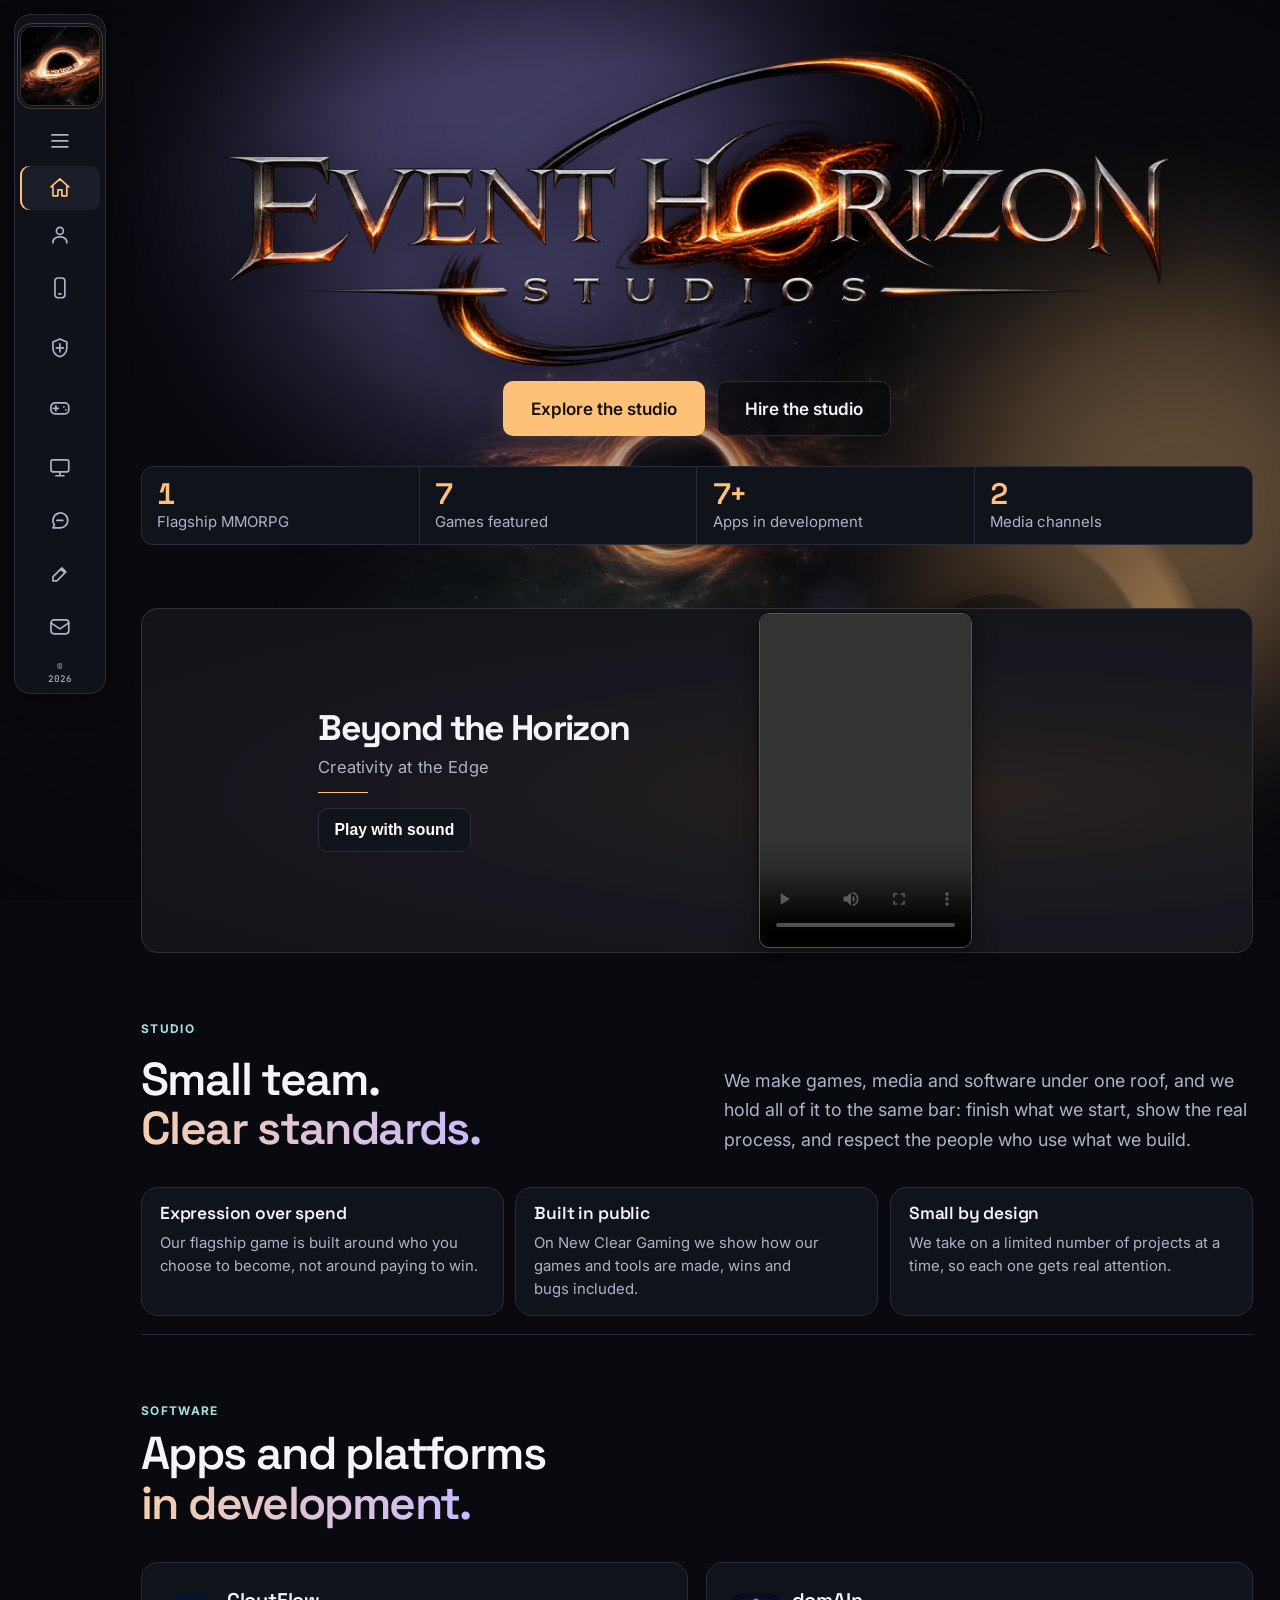
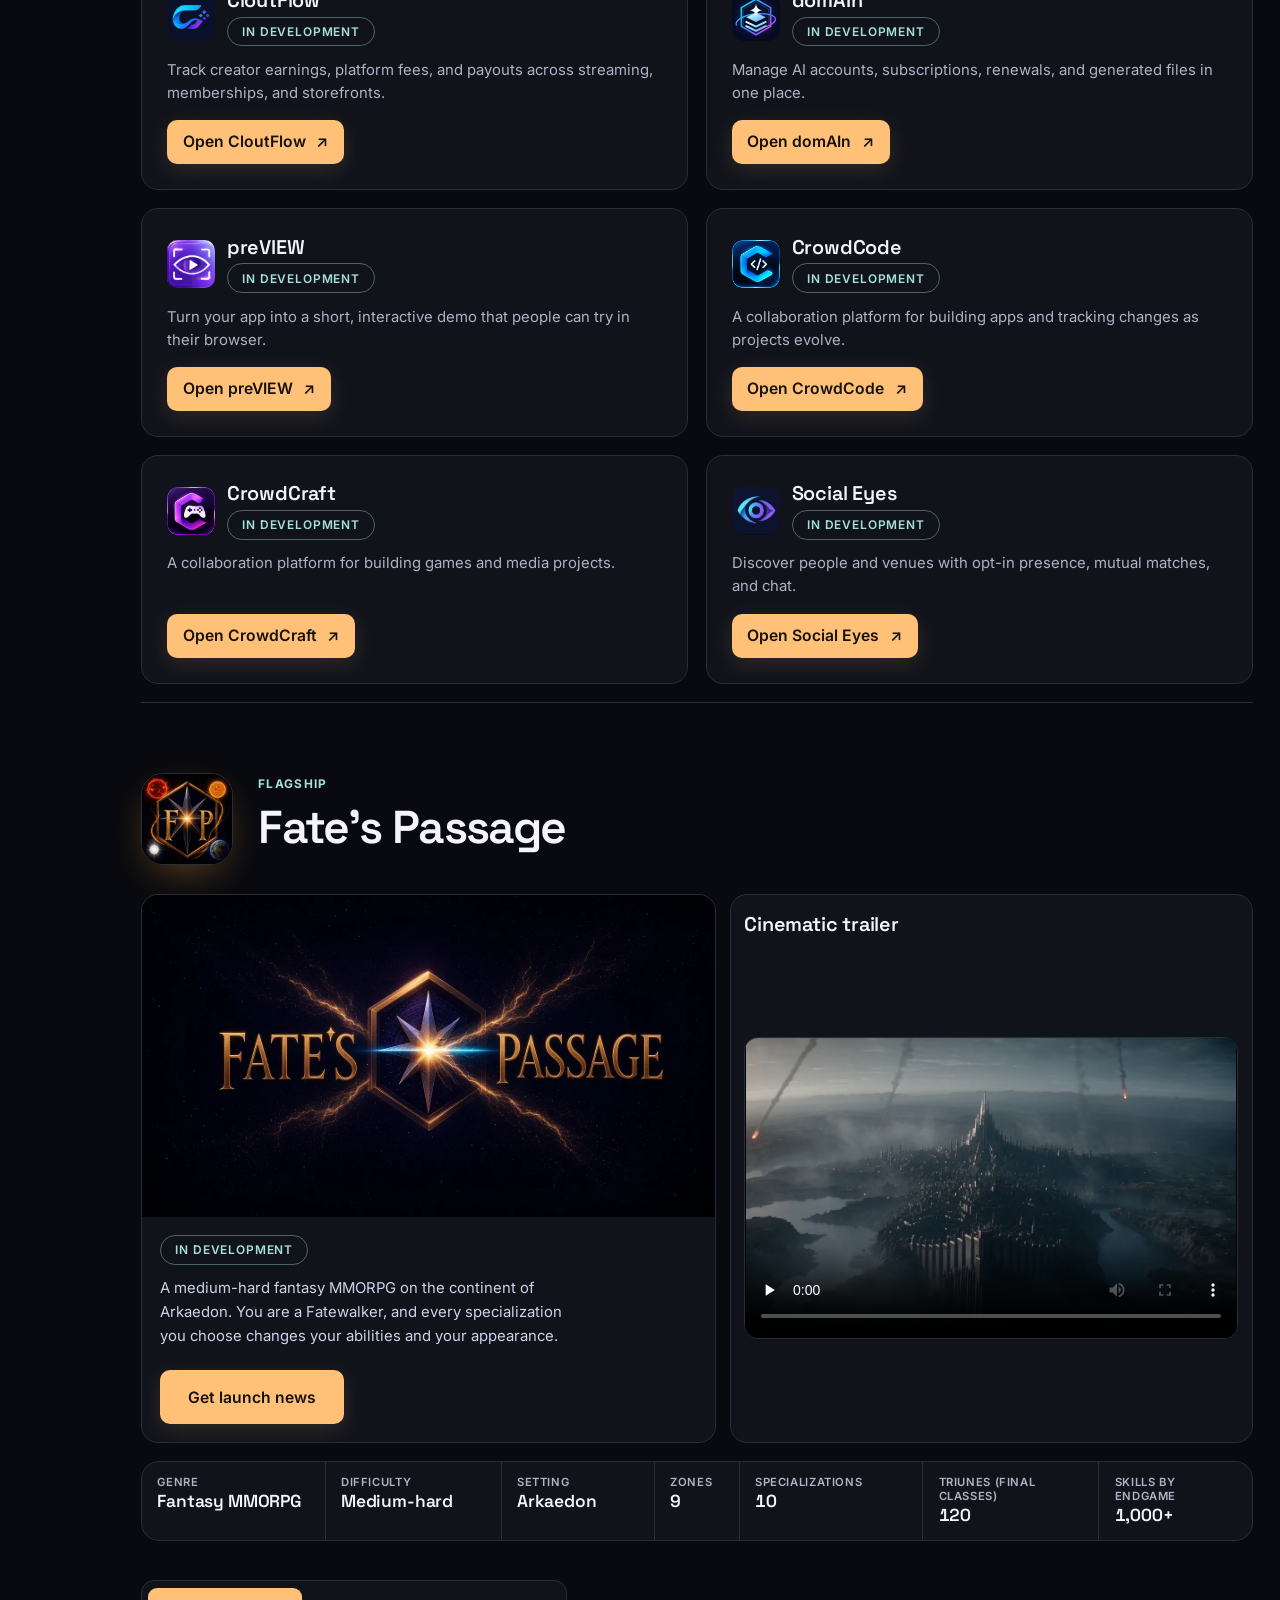
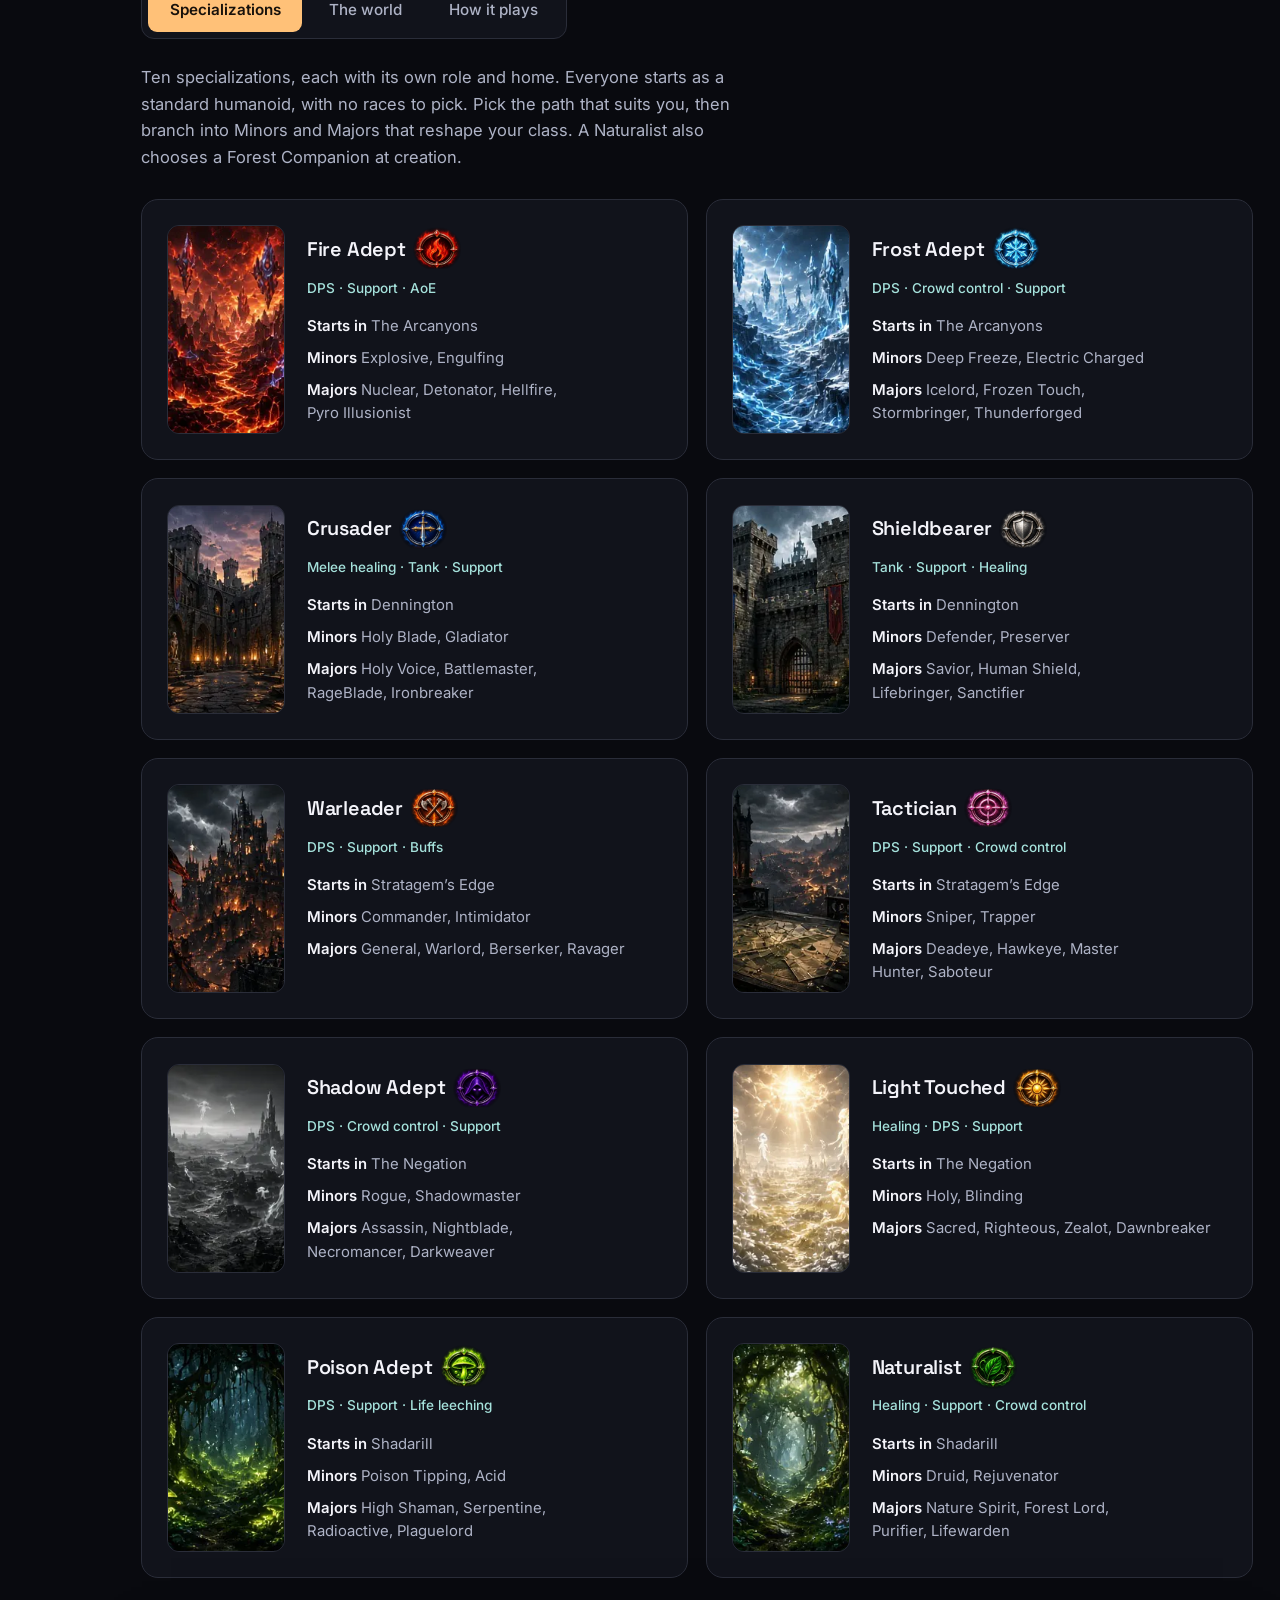
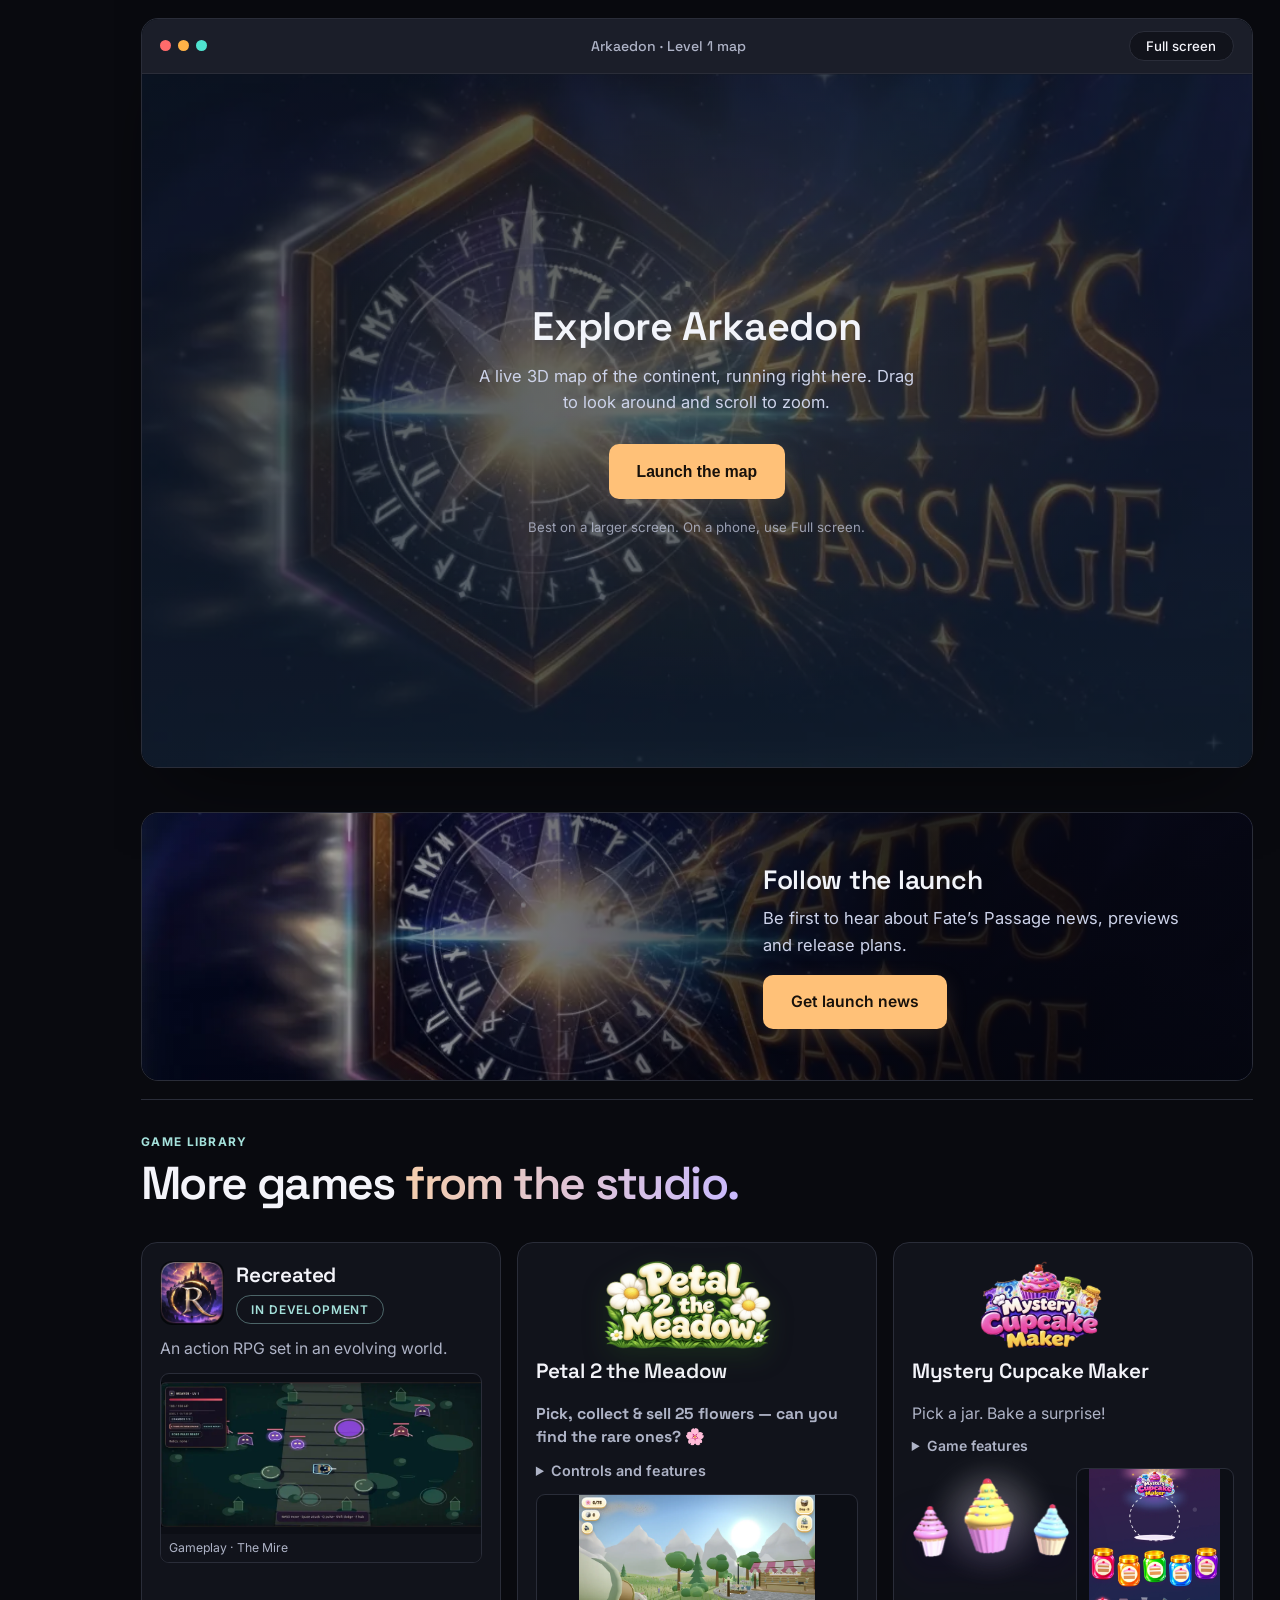
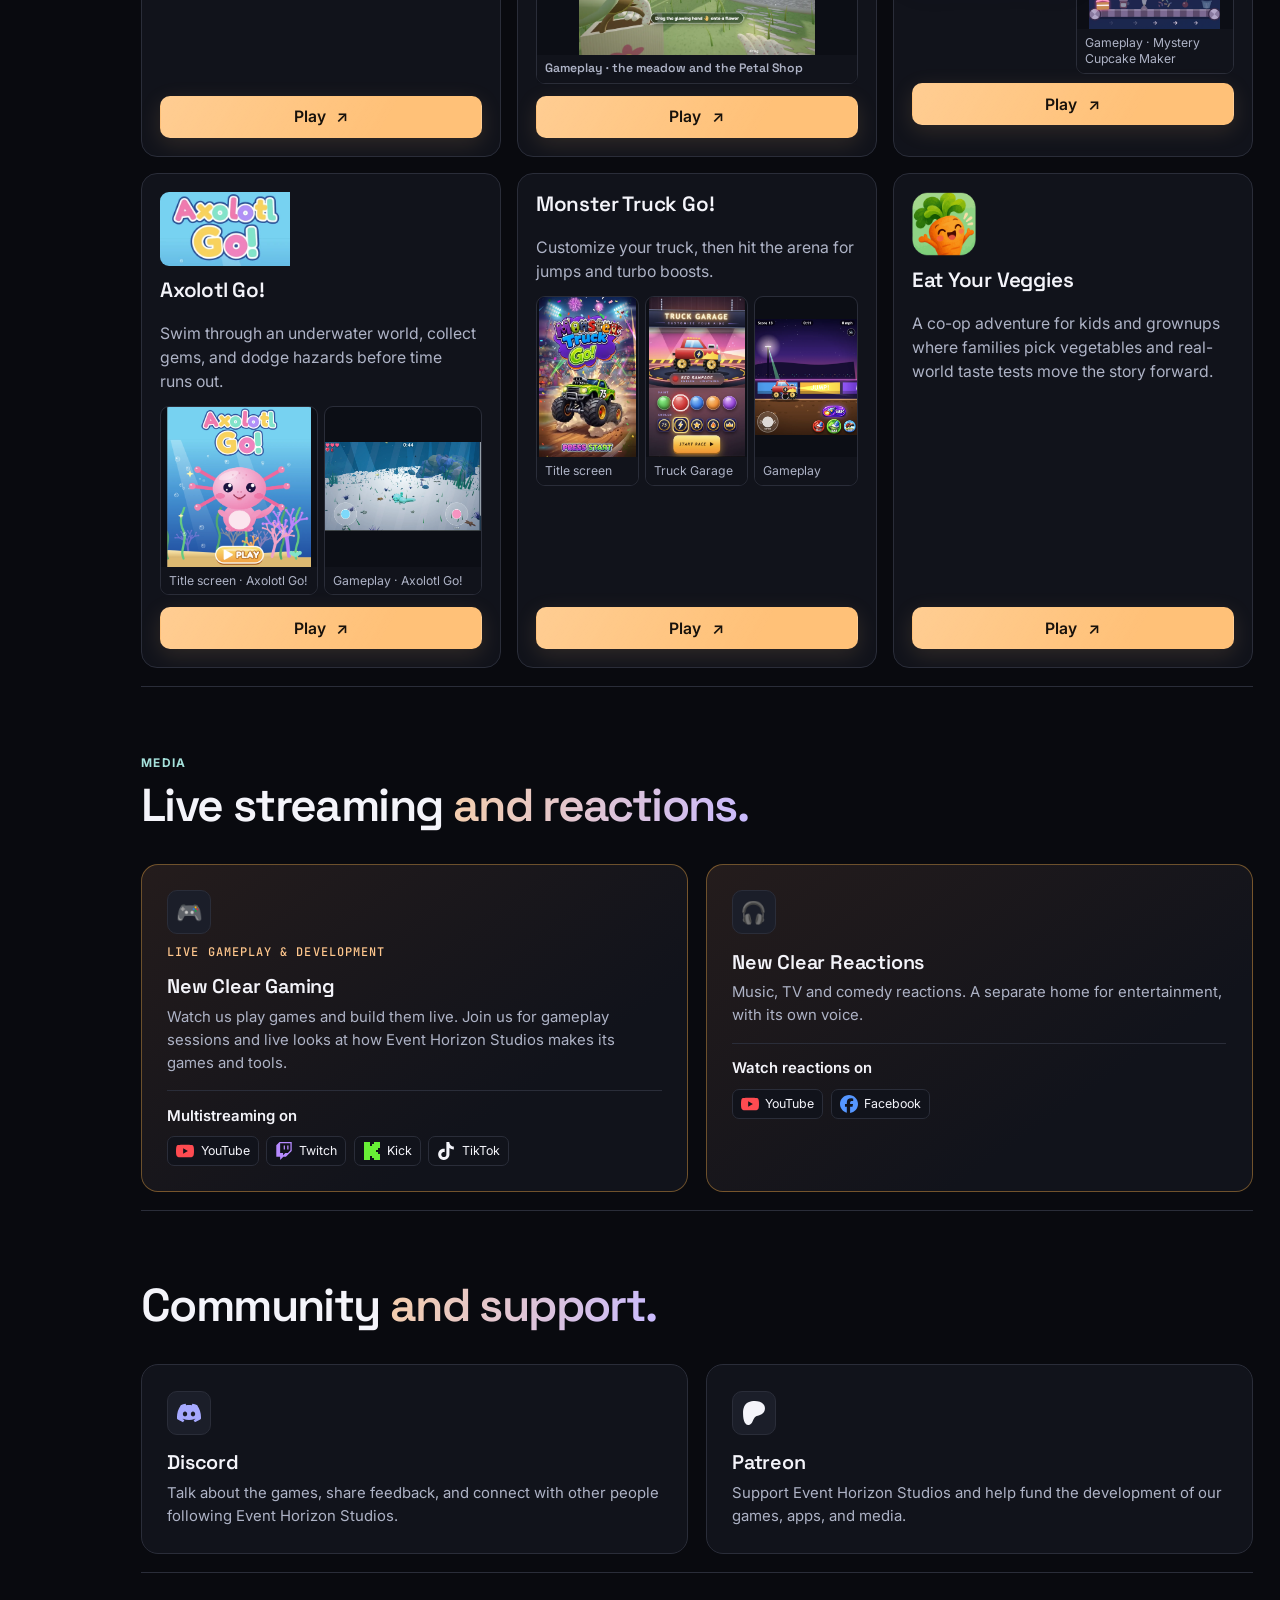
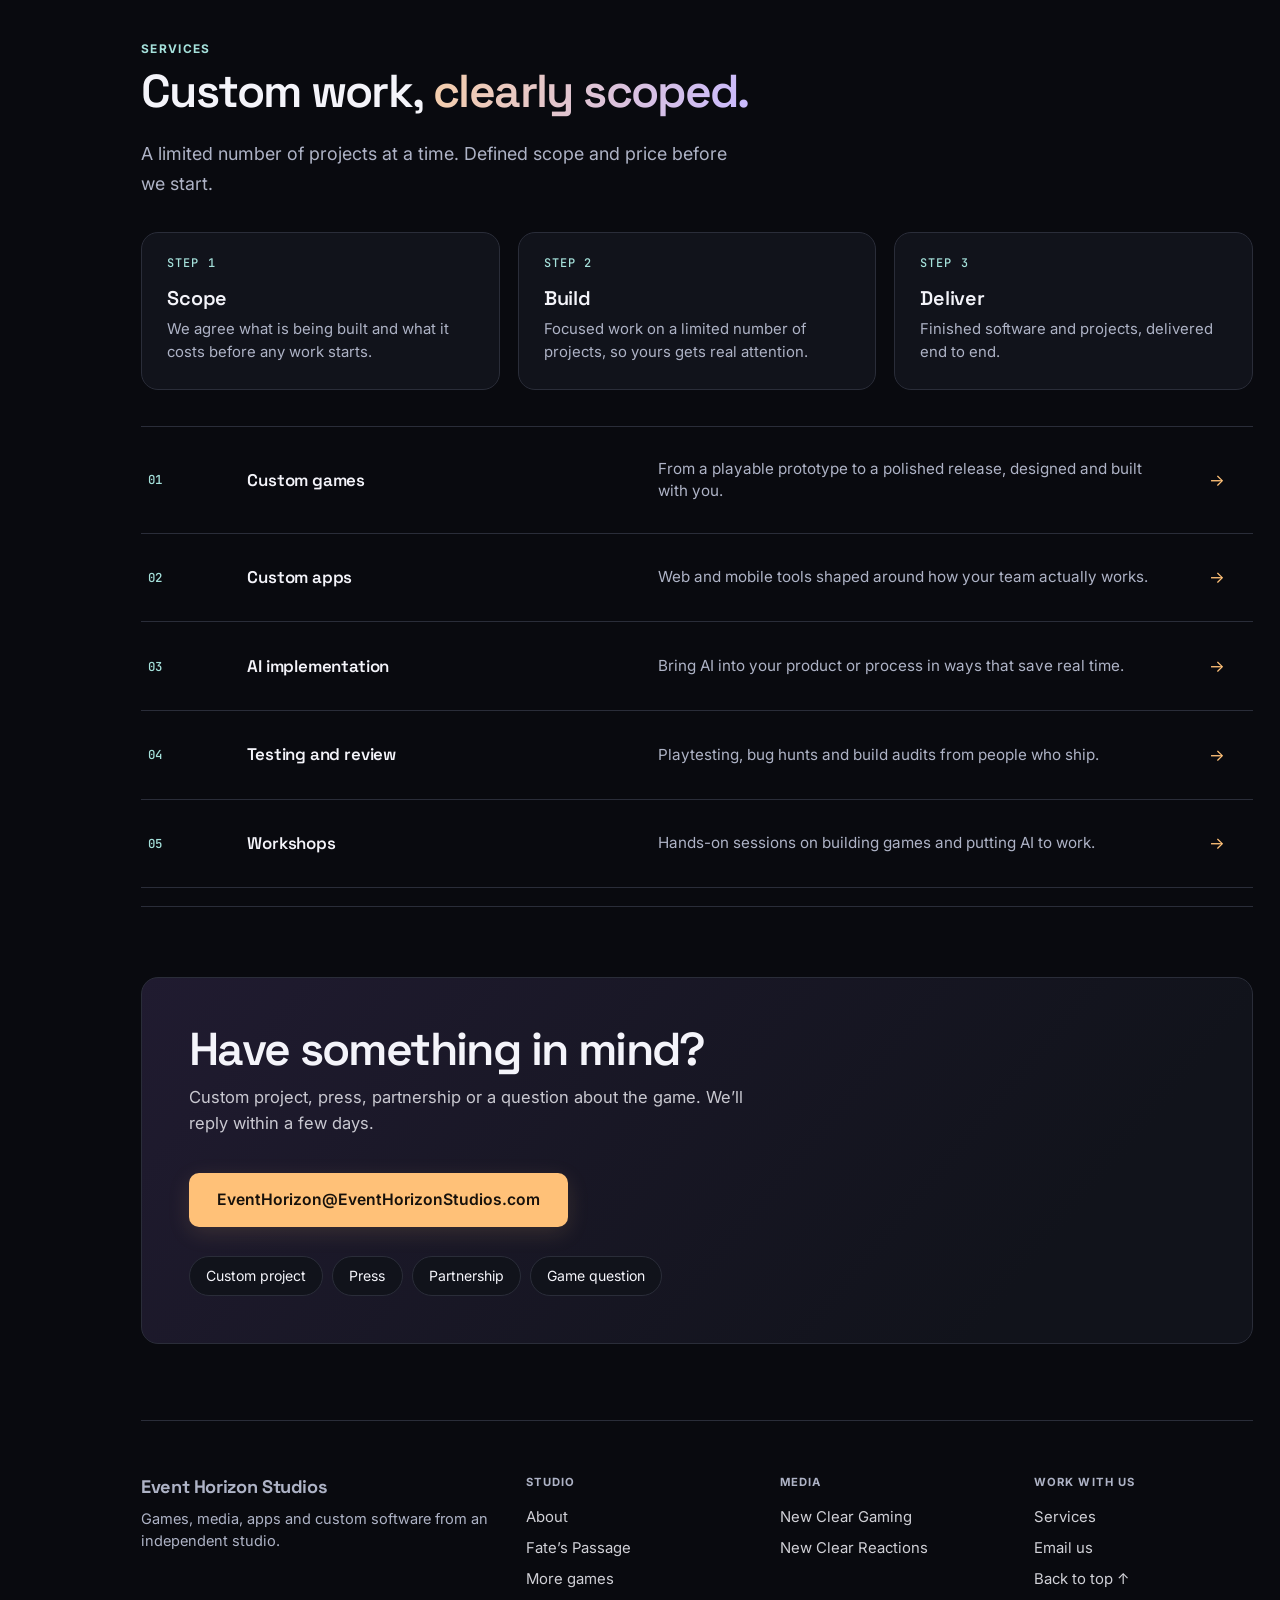
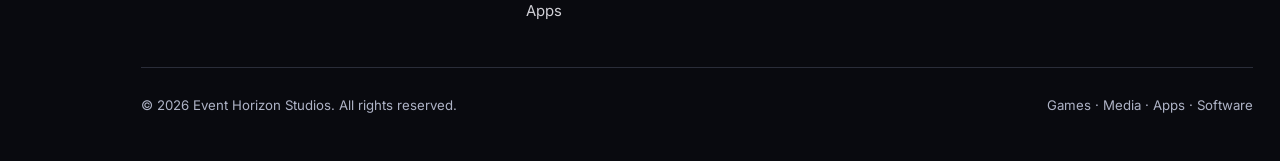
==== commit 4440dd9e: "Display studio apps in two-column rows on desktop and mobile" ====
--- a/index.html
+++ b/index.html
@@ -606,6 +606,12 @@
 #games .more-games-grid details {color:var(--mut);font-size:.8rem}
 #games .more-games-grid details summary {cursor:pointer}
 #games .more-games-grid > article > .game-play {margin:auto 0 0;width:100%;min-height:42px;justify-content:center}
+</style>
+<style id="apps-two-column-layout">
+#apps > .g3 { display:grid; grid-template-columns:repeat(2,minmax(0,1fr)); }
+#apps > .g3 > .portfolio-card { min-width:0; overflow-wrap:anywhere; }
+#apps .app-card-heading { flex-wrap:wrap; }
+#apps .app-card-action .btn { white-space:normal; }
 </style>
 </head>
 <body id="top">
@@ -1184,5 +1190,38 @@
   });
 })();
 </script>
+<style>
+#games .more-games-grid .game-gallery-frame a {display:flex;align-items:center;justify-content:center;background:transparent}
+#games .more-games-grid .game-gallery-frame img[data-border-trimmed] {width:auto;max-width:100%;height:auto;max-height:clamp(95px,13vw,160px);object-fit:contain}
+</style>
+<script>
+(function(){
+  function trim(img){
+    if(img.dataset.borderChecked || !img.naturalWidth)return;
+    img.dataset.borderChecked='1';
+    try {
+      var w=img.naturalWidth,h=img.naturalHeight,c=document.createElement('canvas');
+      c.width=w;c.height=h;
+      var ctx=c.getContext('2d',{willReadFrequently:true});ctx.drawImage(img,0,0);
+      var p=ctx.getImageData(0,0,w,h).data;
+      function black(x,y){var i=(y*w+x)*4;return p[i+3]>245&&Math.max(p[i],p[i+1],p[i+2])<=12;}
+      function row(y){for(var x=0;x<w;x++)if(!black(x,y))return false;return true;}
+      function col(x){for(var y=0;y<h;y++)if(!black(x,y))return false;return true;}
+      var l=0,r=w-1,t=0,b=h-1;
+      while(l<w*.35&&col(l))l++;
+      while(r>w*.65&&col(r))r--;
+      while(t<h*.35&&row(t))t++;
+      while(b>h*.65&&row(b))b--;
+      if(l<3||w-1-r<3){l=0;r=w-1;}
+      if(t<3||h-1-b<3){t=0;b=h-1;}
+      if(l===0&&r===w-1&&t===0&&b===h-1)return;
+      var out=document.createElement('canvas');out.width=r-l+1;out.height=b-t+1;
+      out.getContext('2d').drawImage(c,l,t,out.width,out.height,0,0,out.width,out.height);
+      out.toBlob(function(blob){if(!blob)return;var url=URL.createObjectURL(blob);img.dataset.borderTrimmed='1';img.width=out.width;img.height=out.height;img.src=url;var a=img.closest('a');if(a)a.href=url;},'image/png');
+    }catch(e){/* Preserve original if pixel access is unavailable. */}
+  }
+  document.querySelectorAll('#games .game-gallery-frame img').forEach(function(img){if(img.complete)trim(img);else img.addEventListener('load',function(){trim(img);},{once:true});});
+})();
+</script>
 </body>
 </html>
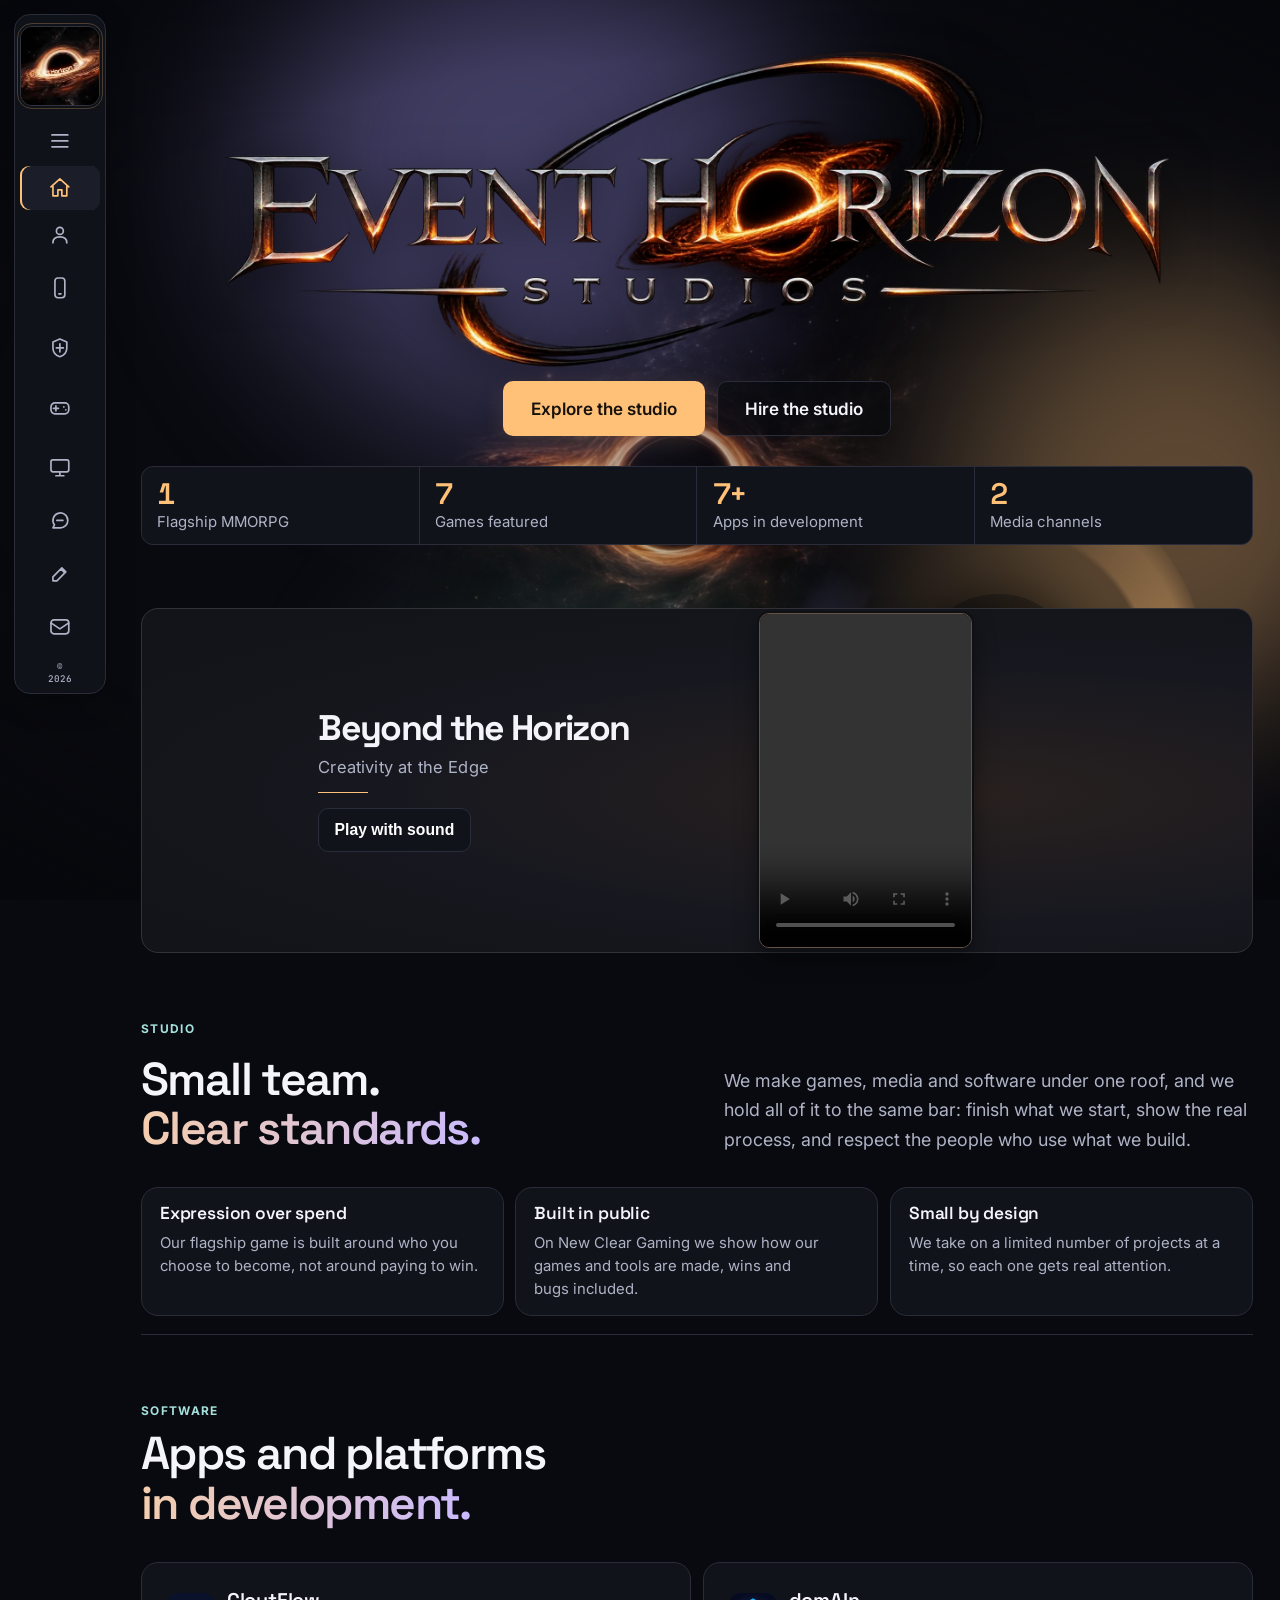
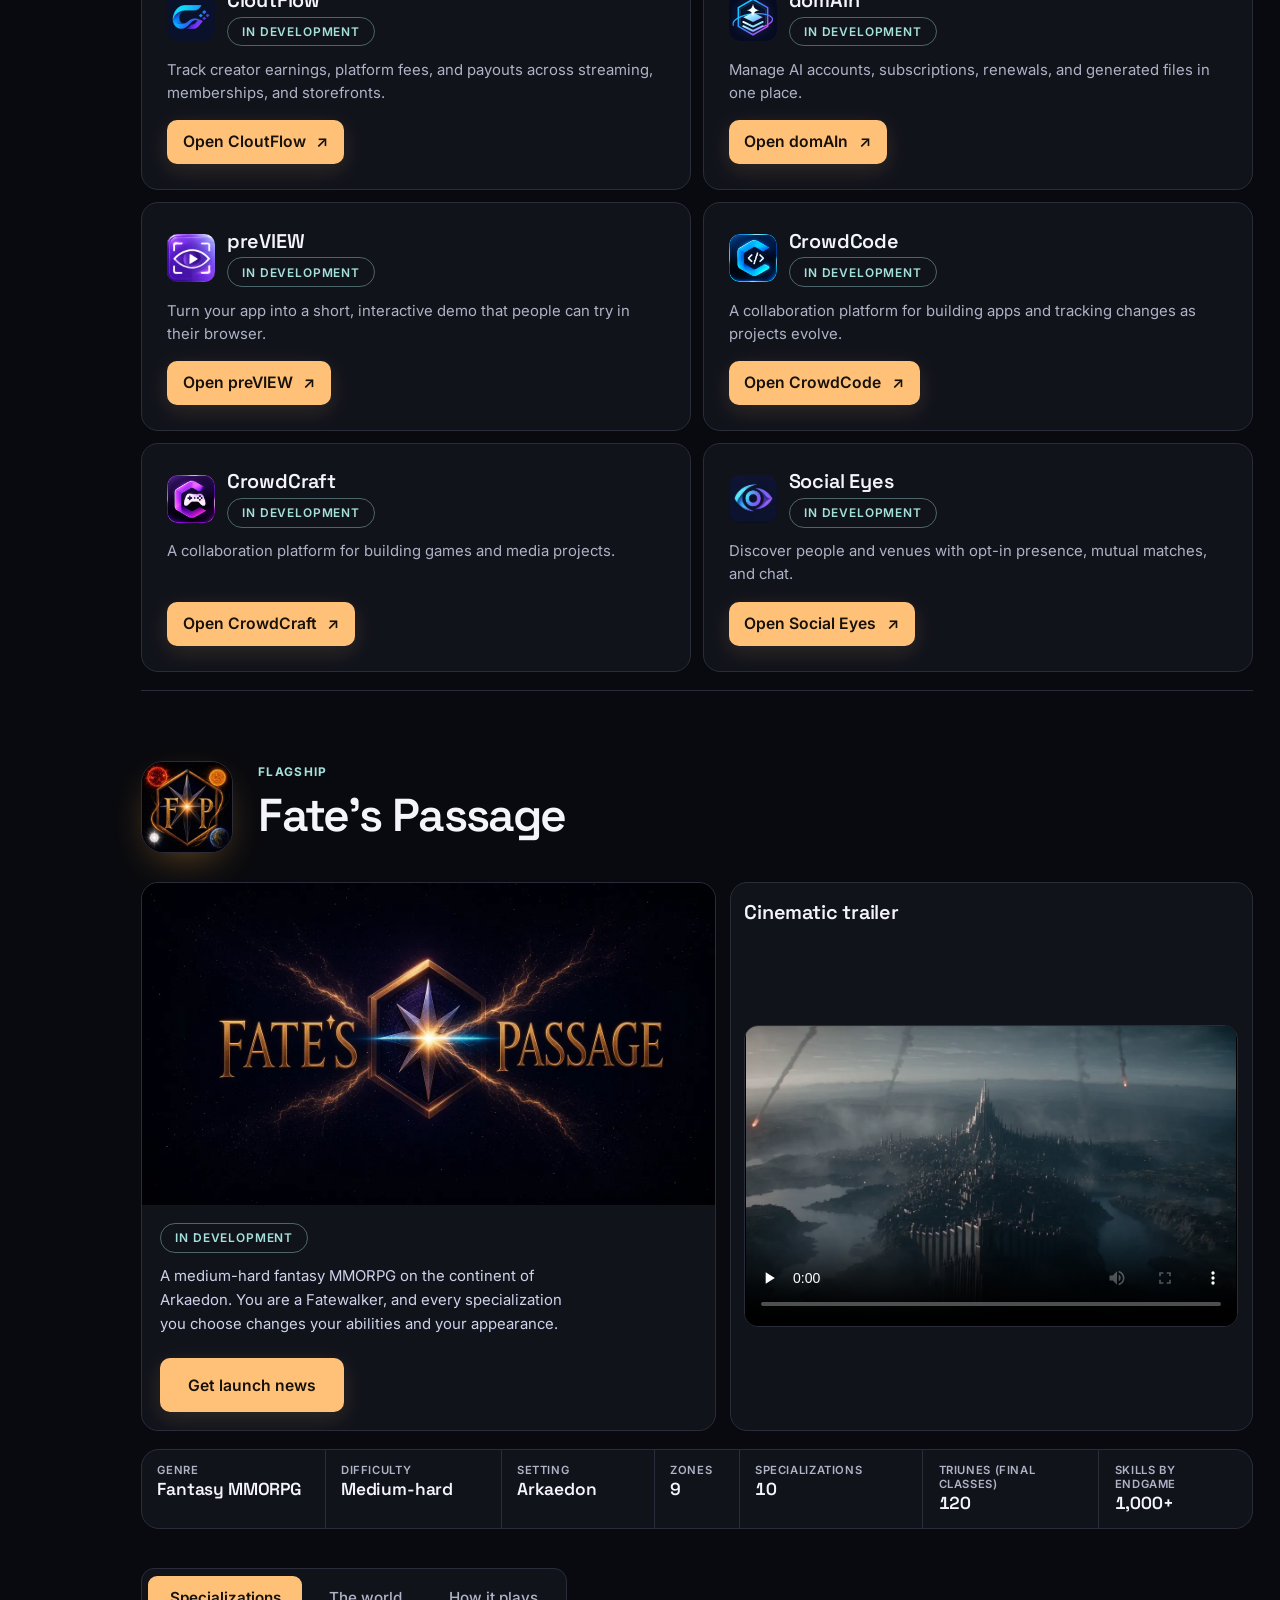
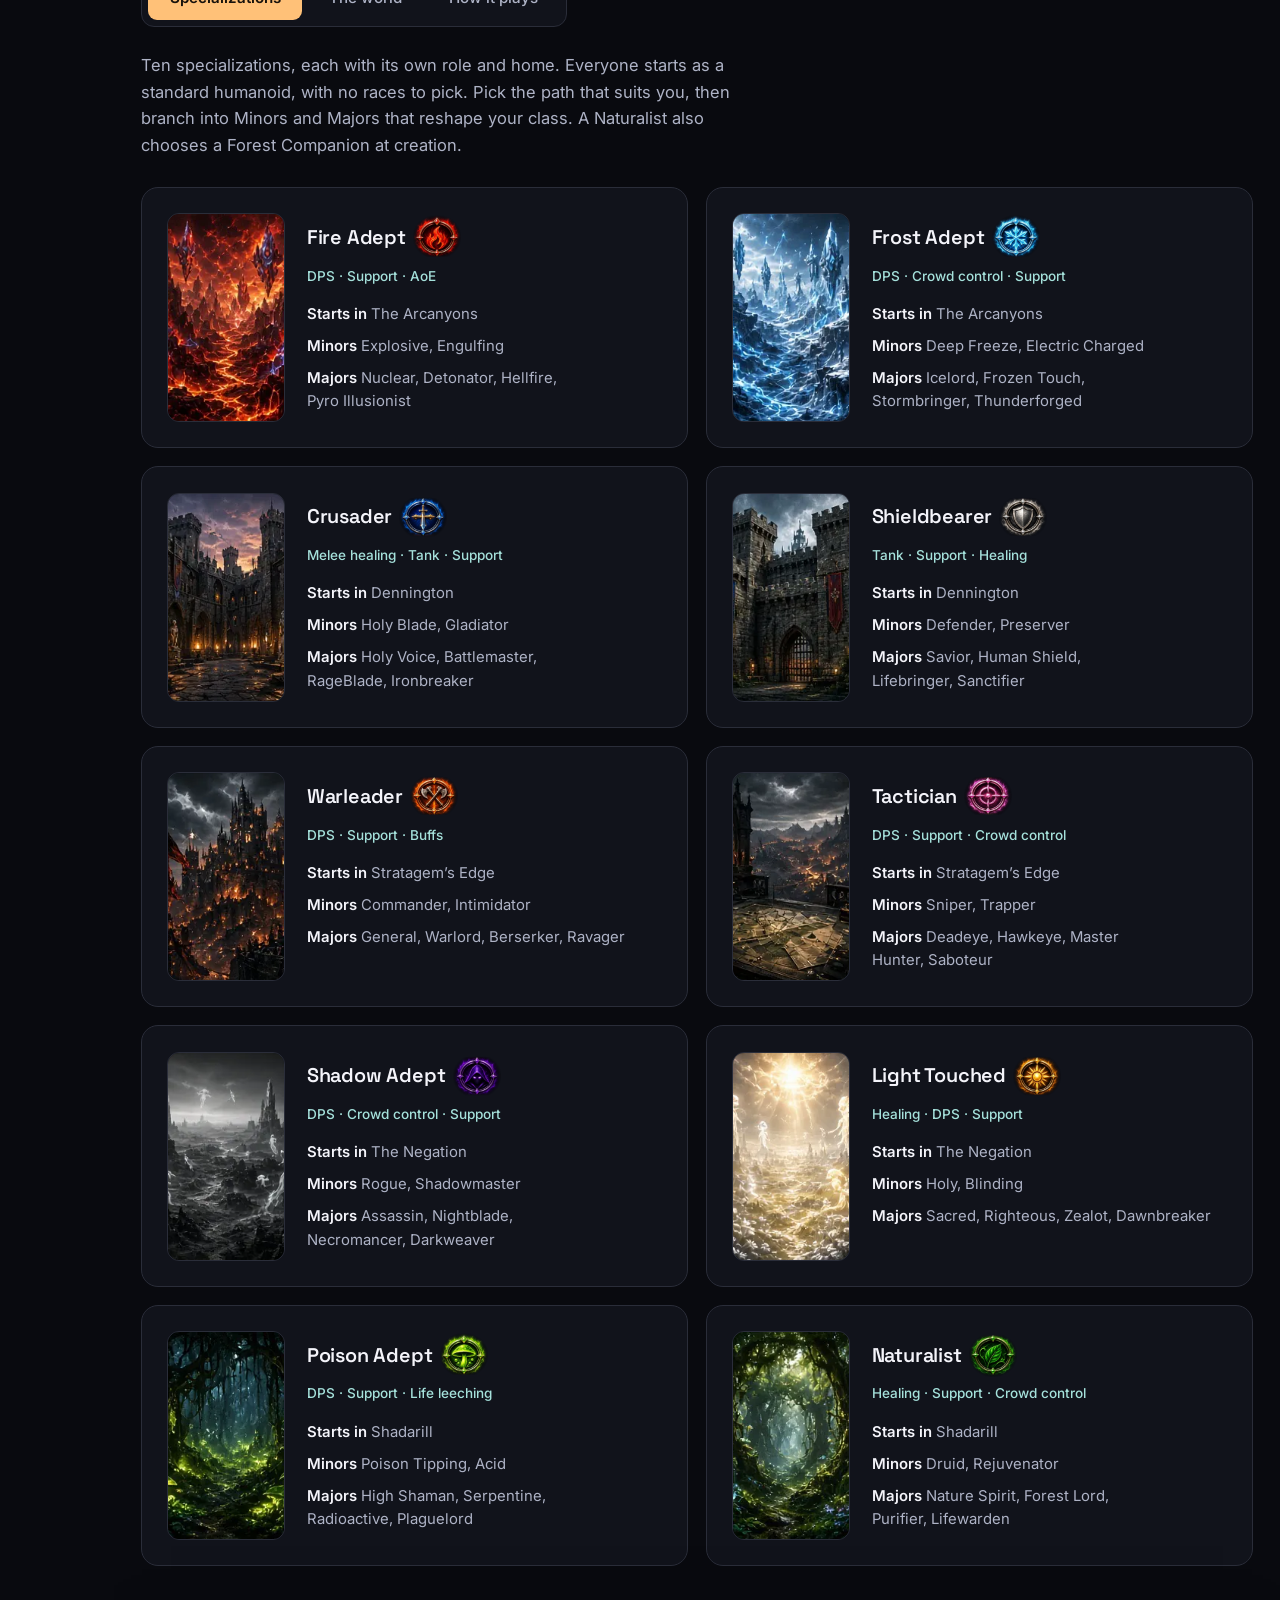
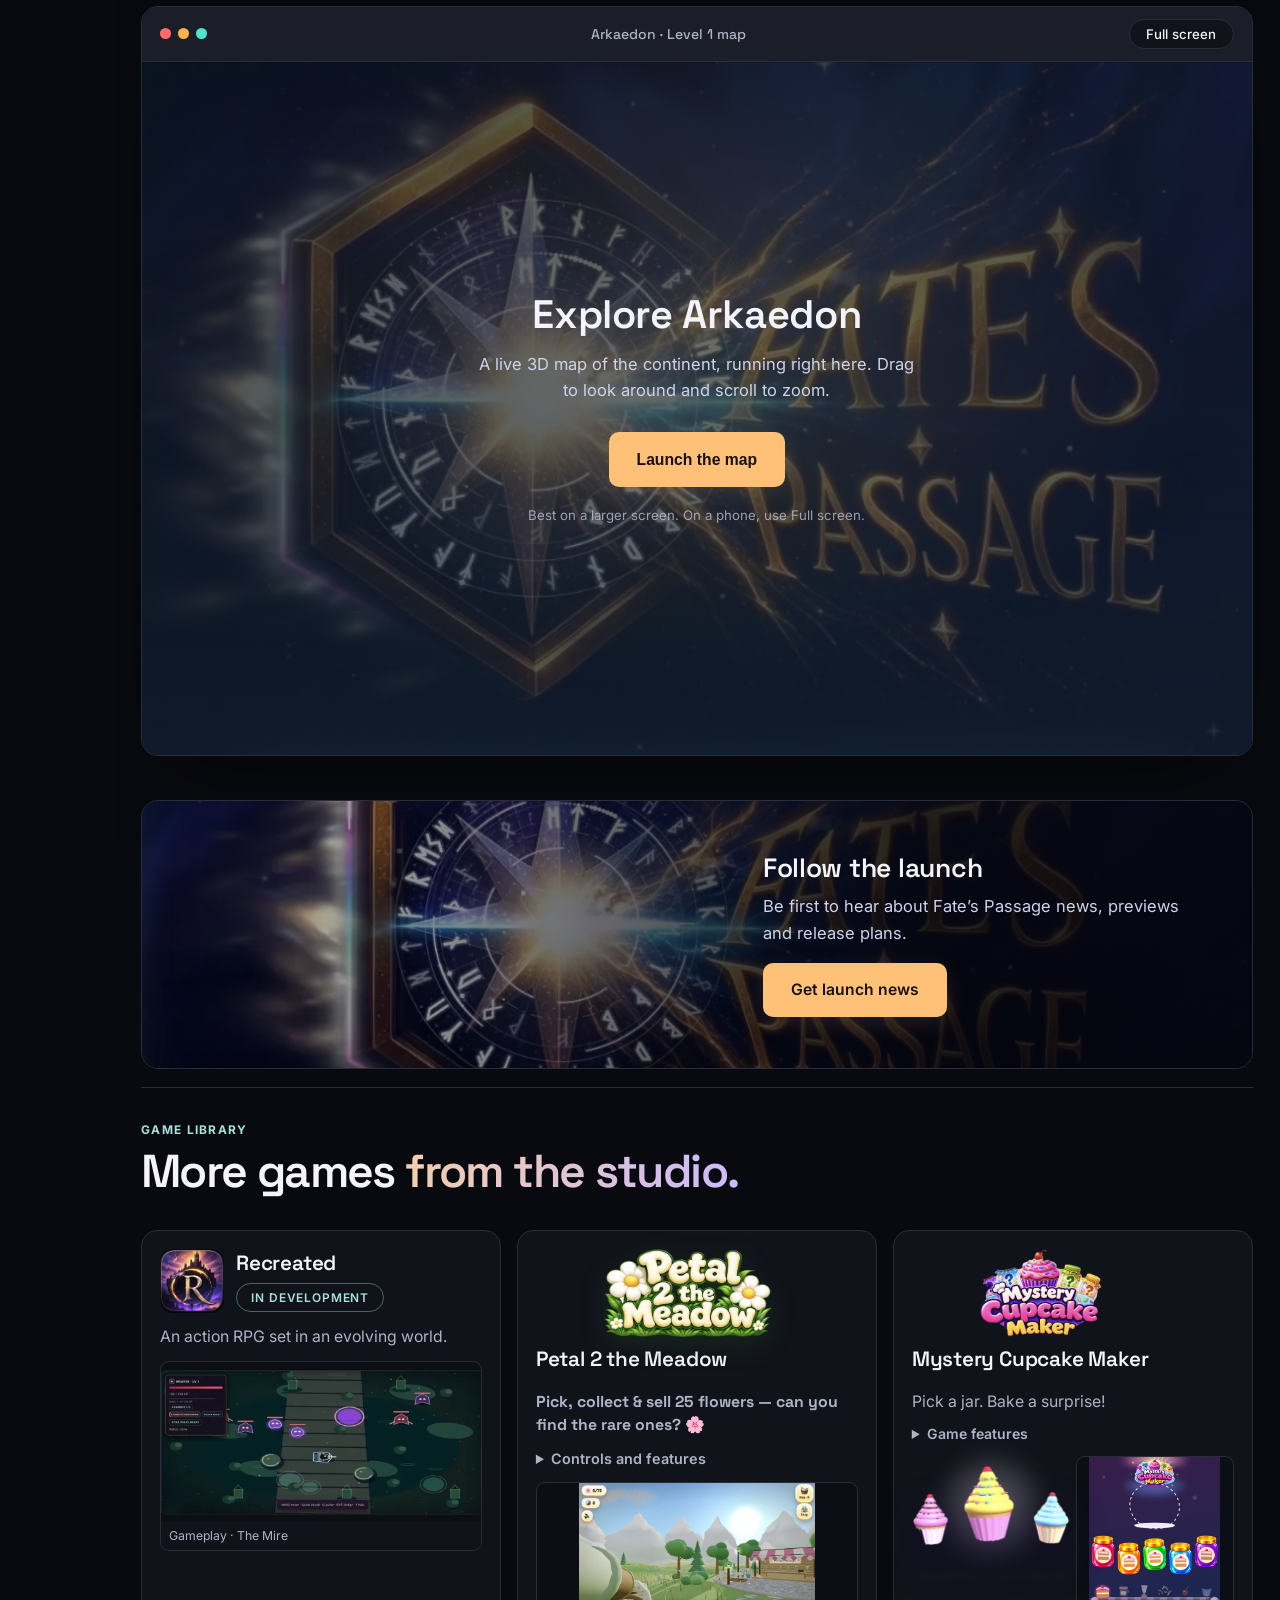
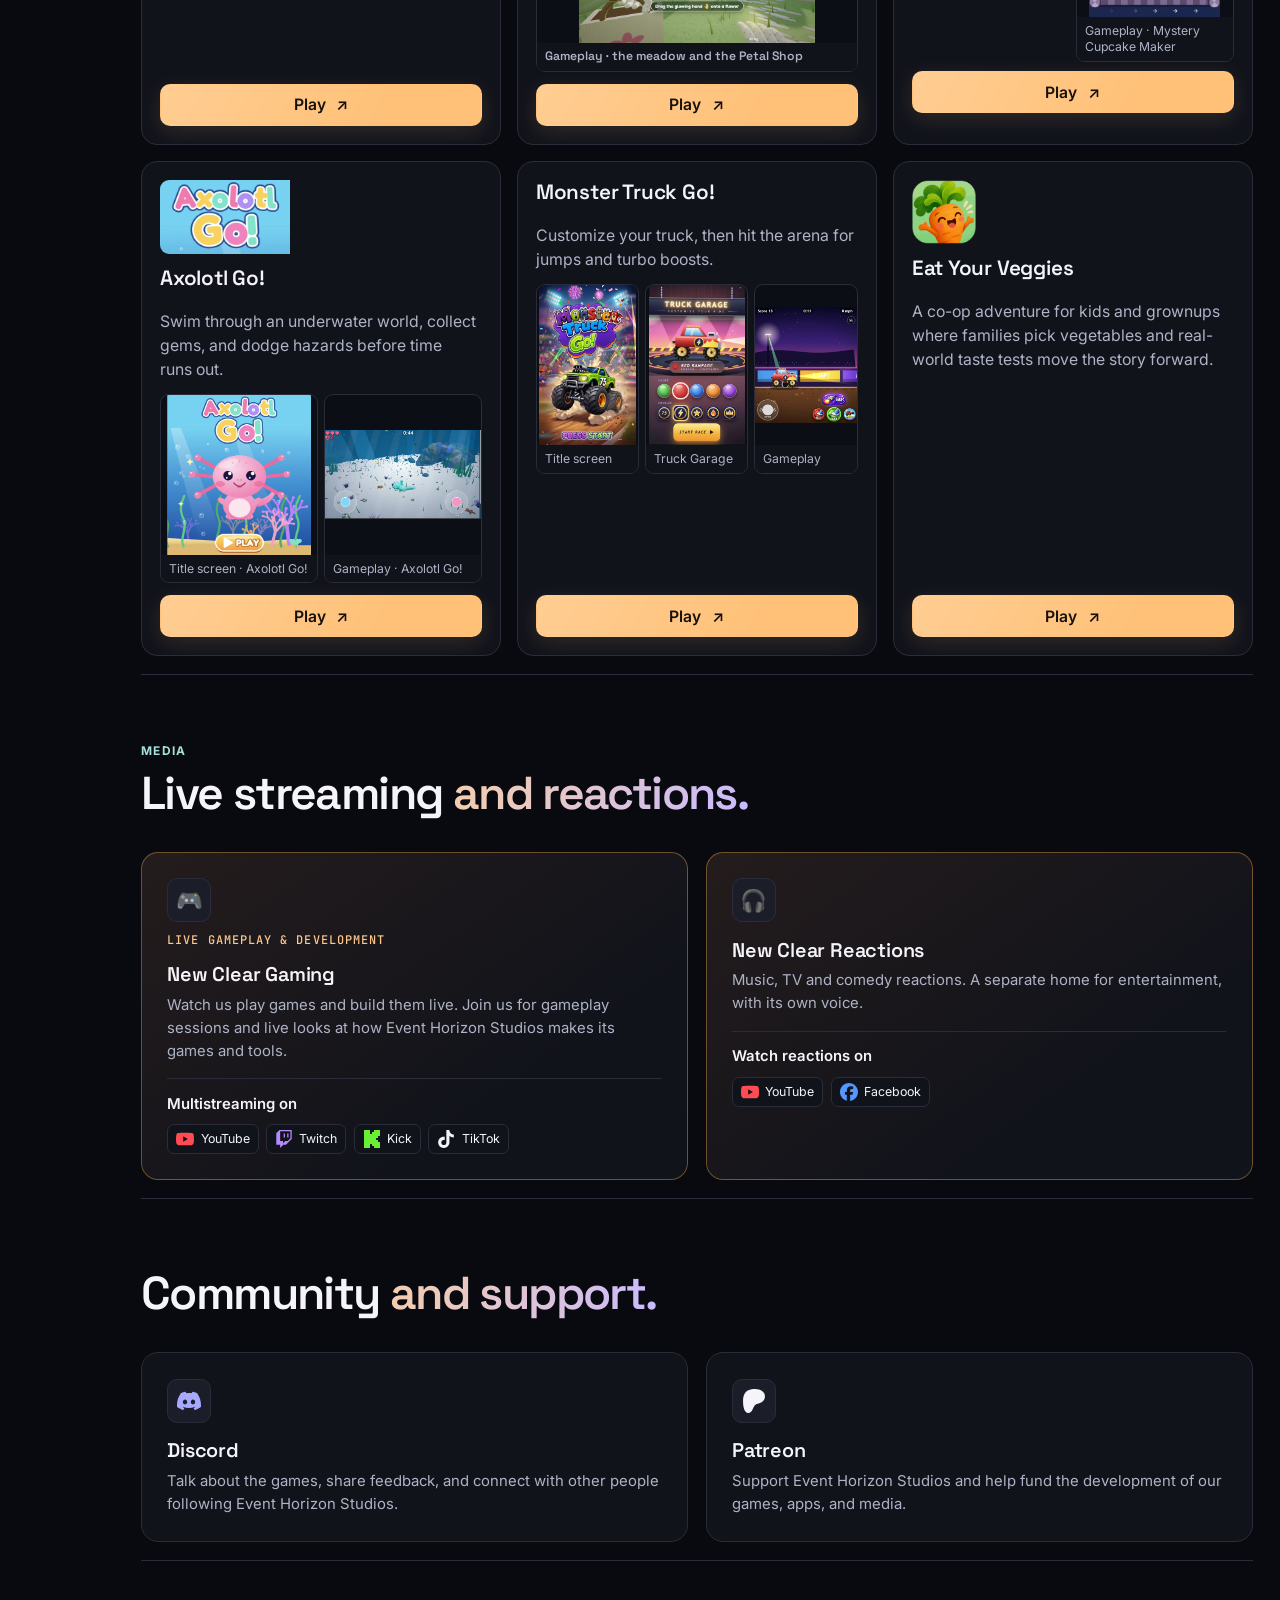
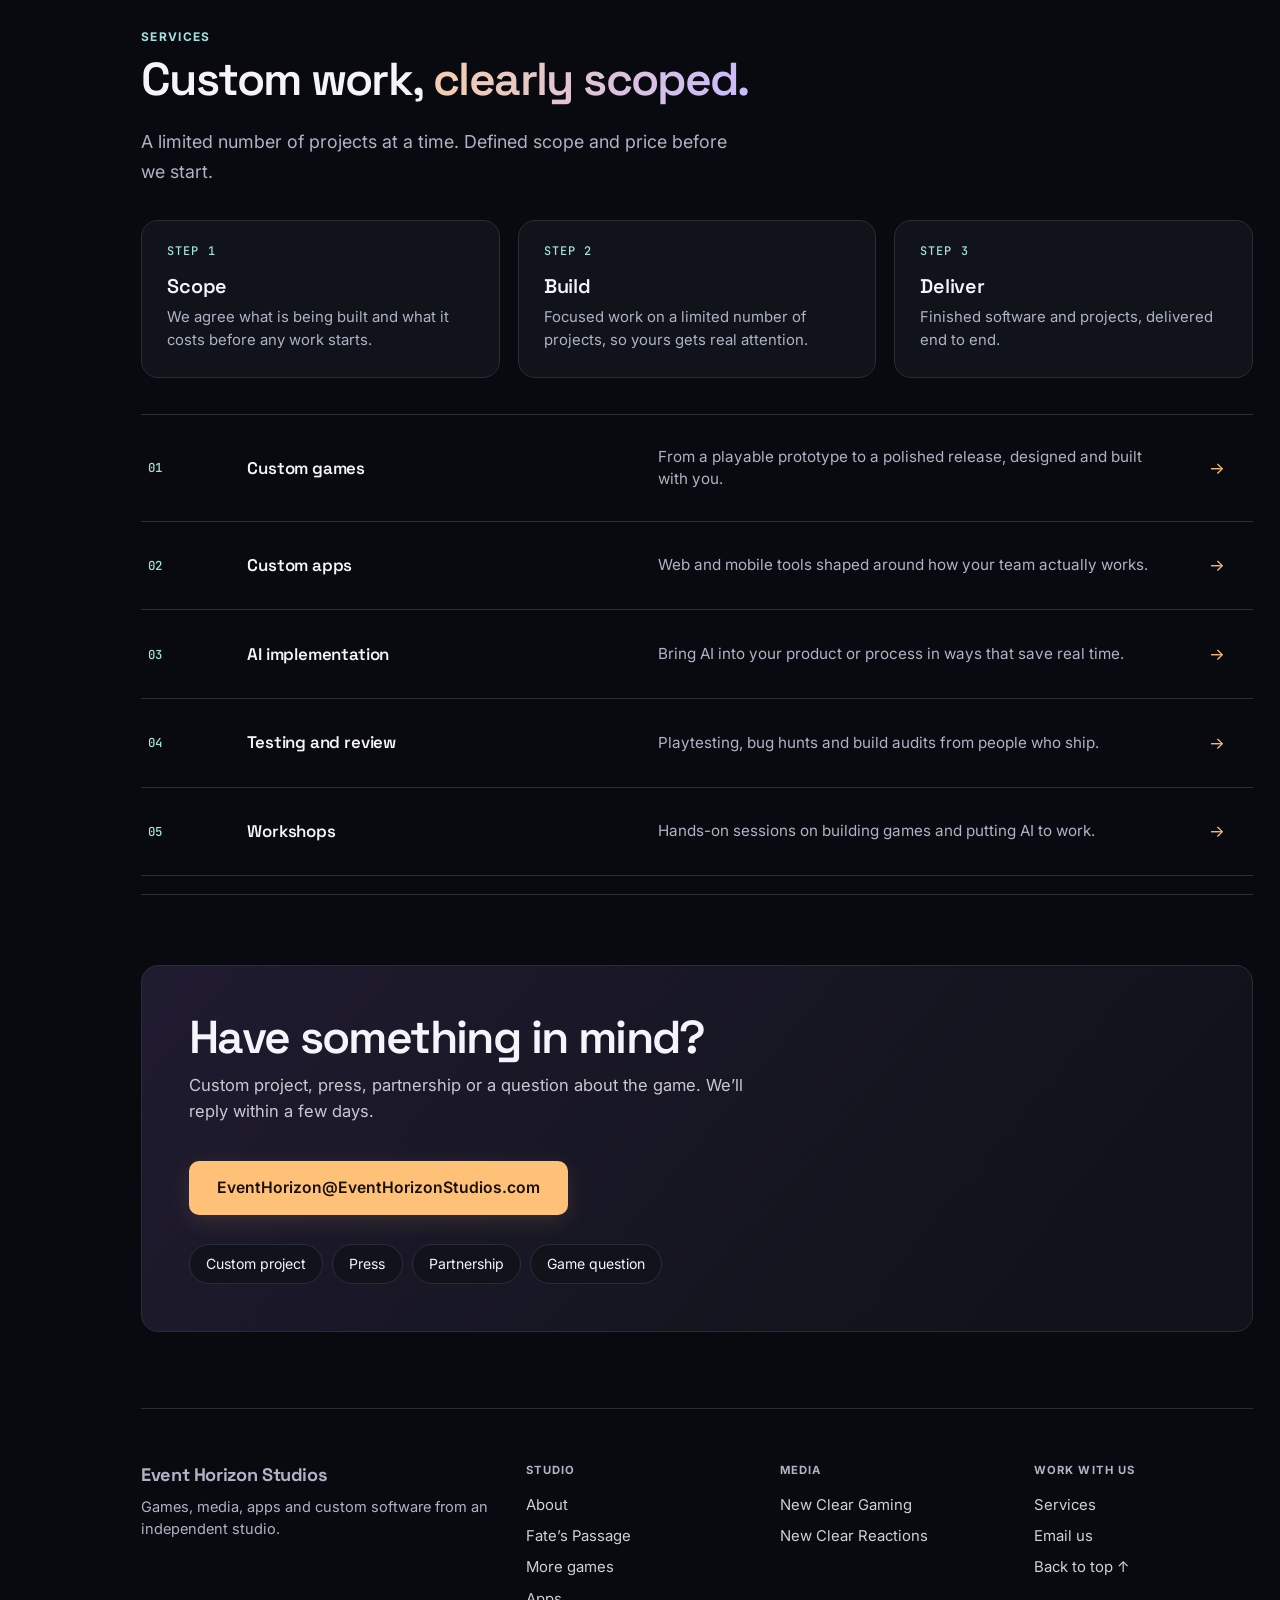
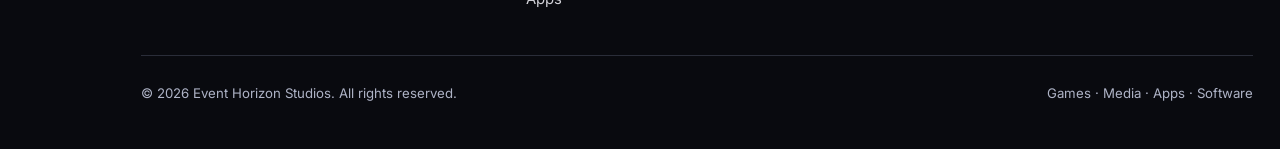
==== commit fbe572a8: "Isolate app grid from mobile single-column rules and compact phone cards" ====
--- a/index.html
+++ b/index.html
@@ -608,10 +608,18 @@
 #games .more-games-grid > article > .game-play {margin:auto 0 0;width:100%;min-height:42px;justify-content:center}
 </style>
 <style id="apps-two-column-layout">
-#apps > .g3 { display:grid; grid-template-columns:repeat(2,minmax(0,1fr)); }
-#apps > .g3 > .portfolio-card { min-width:0; overflow-wrap:anywhere; }
-#apps .app-card-heading { flex-wrap:wrap; }
-#apps .app-card-action .btn { white-space:normal; }
+#apps > .apps-grid {display:grid!important;grid-template-columns:minmax(0,1fr) minmax(0,1fr)!important;gap:12px}
+#apps > .apps-grid > article {min-width:0;width:auto;grid-column:auto!important;overflow-wrap:anywhere;display:flex;flex-direction:column}
+@media(max-width:760px){
+#apps > .apps-grid {gap:8px}
+#apps > .apps-grid > article {padding:10px;gap:6px}
+#apps .app-card-heading {flex-direction:column;align-items:flex-start;gap:4px;margin-bottom:4px}
+#apps .app-card-heading h3 {font-size:clamp(12px,3.7vw,16px);margin:4px 0}
+#apps .app-card-heading img {width:36px;height:36px}
+#apps .portfolio-card p {font-size:12px;line-height:1.4}
+#apps .app-card-action {margin-top:auto;padding-top:4px;width:100%}
+#apps .app-card-action .btn {white-space:normal;font-size:11px;padding:8px 5px;width:100%;justify-content:center;text-align:center}
+}
 </style>
 </head>
 <body id="top">
@@ -721,7 +729,7 @@
 </section>
 <section id="apps">
 <div class="head rv"><span class="mono">Software</span><h2>Apps and platforms <span class="grad">in development.</span></h2></div>
-<div class="g3">
+<div class="apps-grid">
 <article class="card rv portfolio-card" id="cloutflow">
 <div class="app-card-heading">
 <img src="assets/cloutflow.svg" alt="" width="48" height="48" loading="lazy"/>
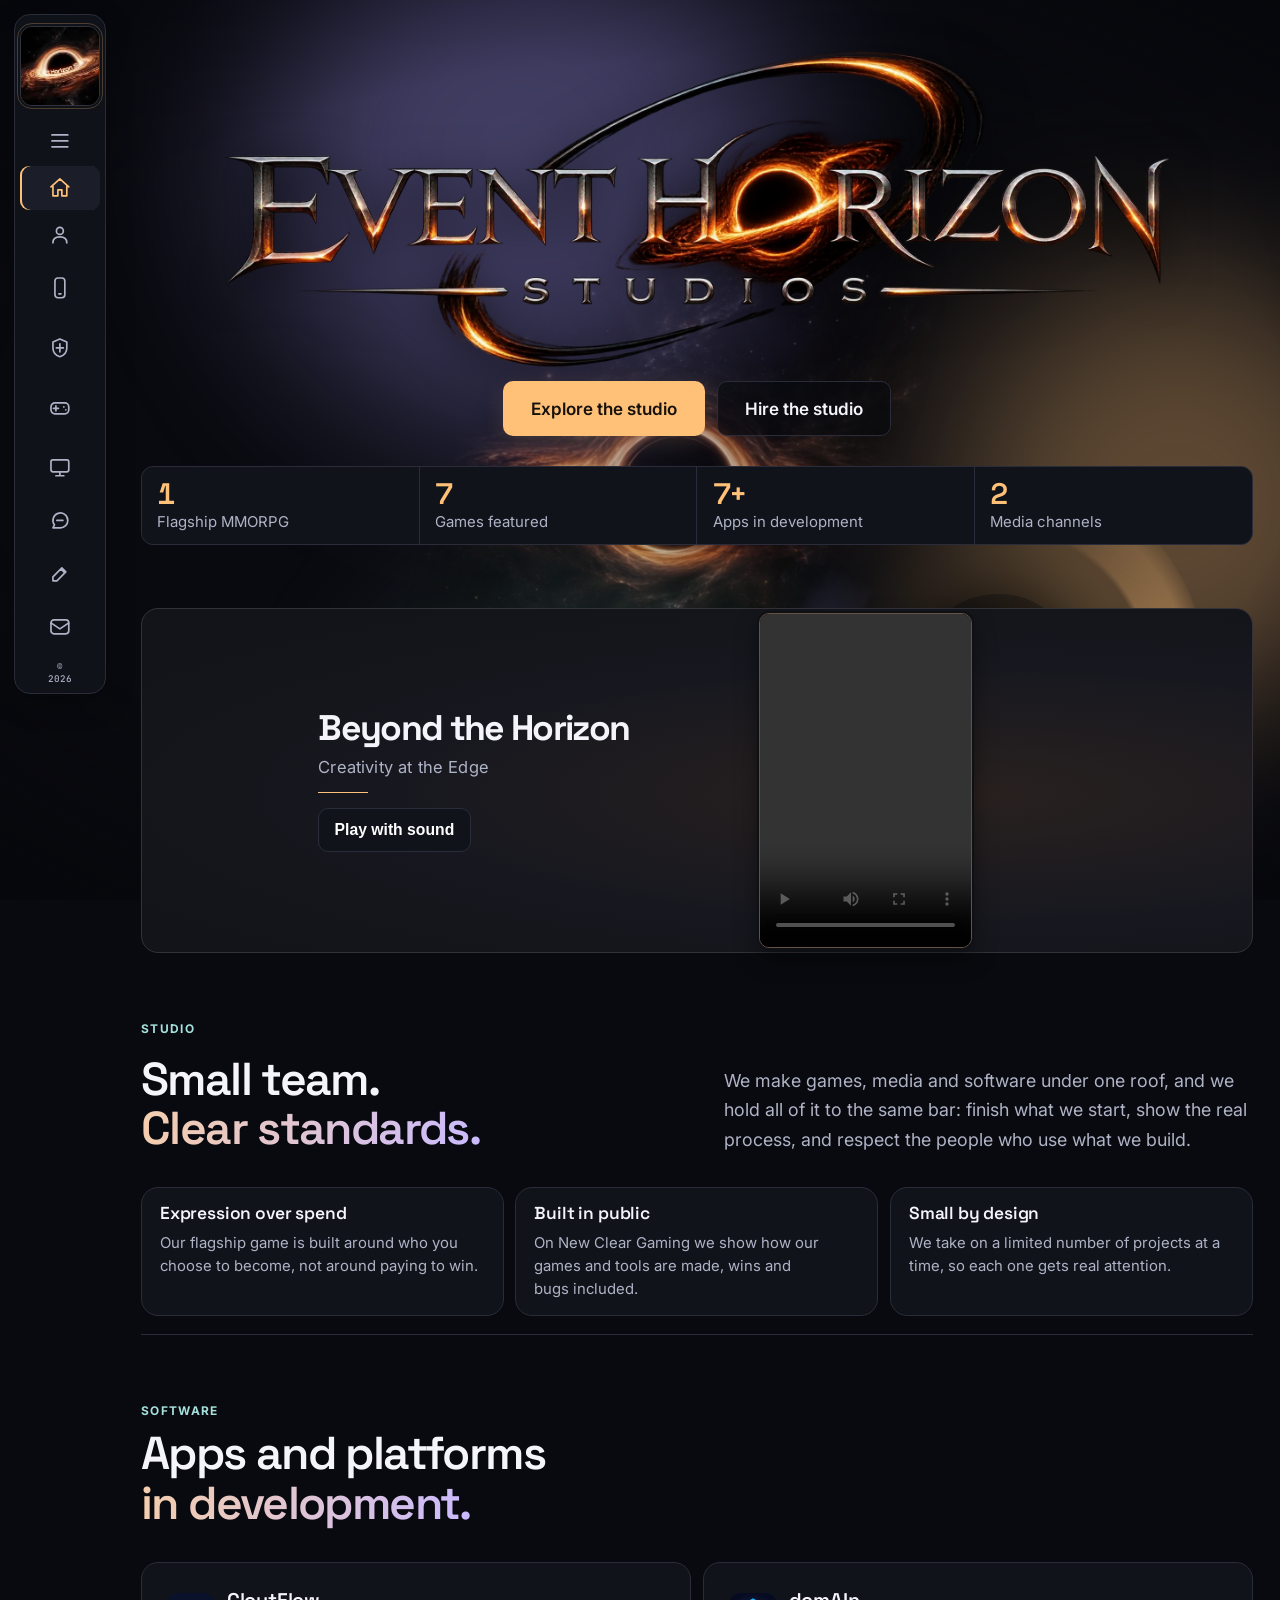
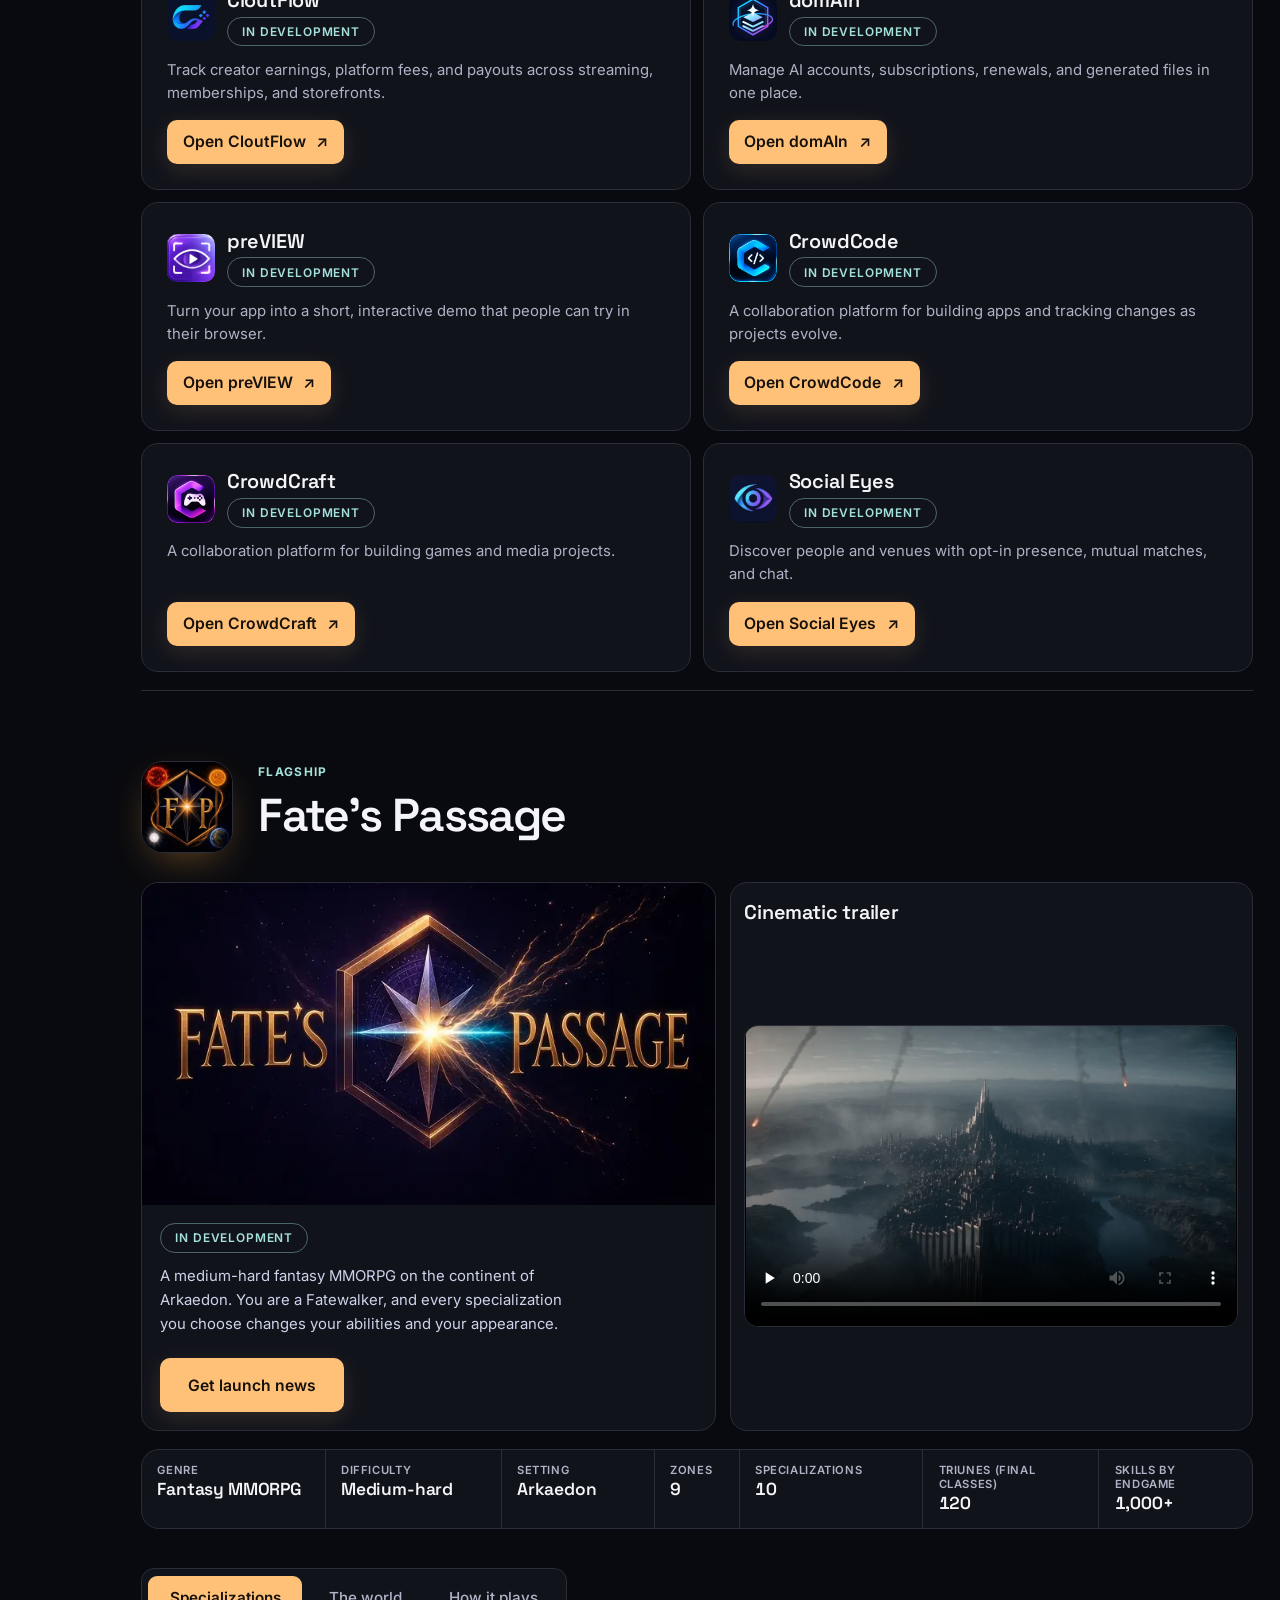
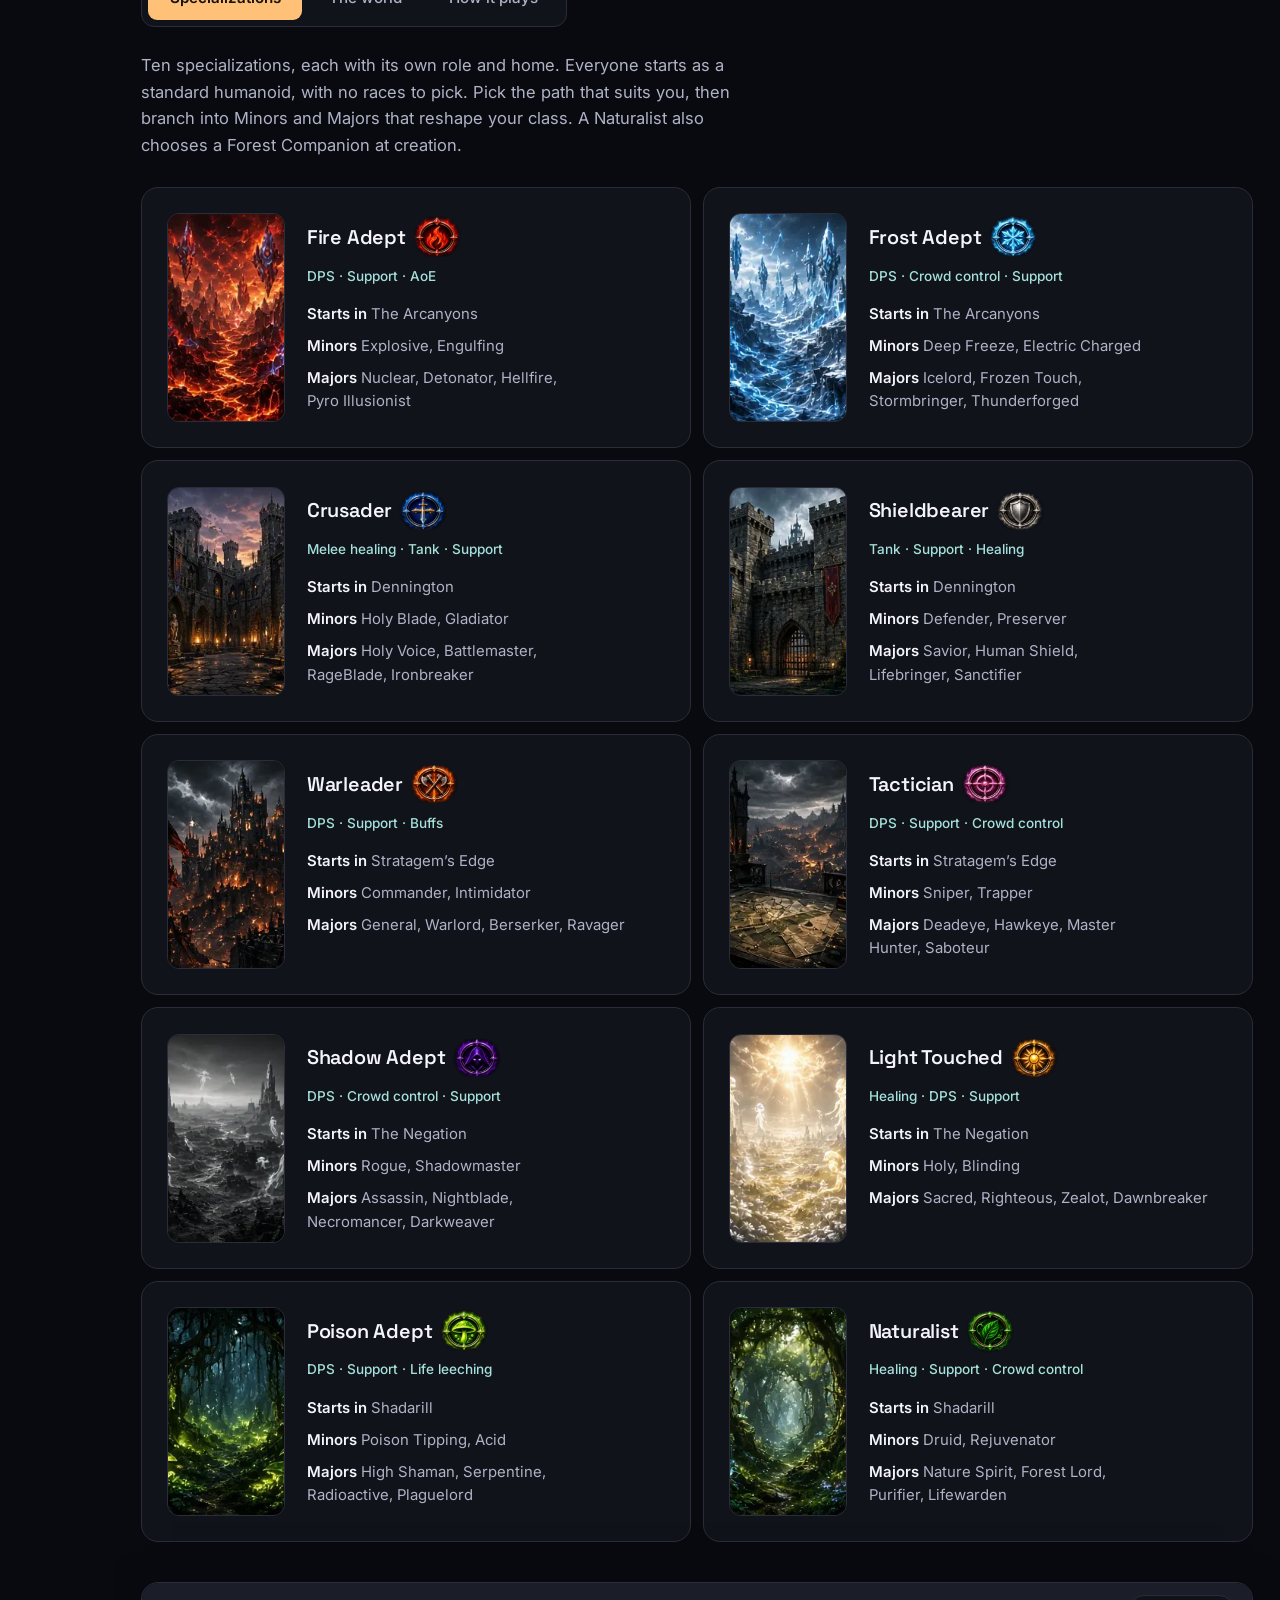
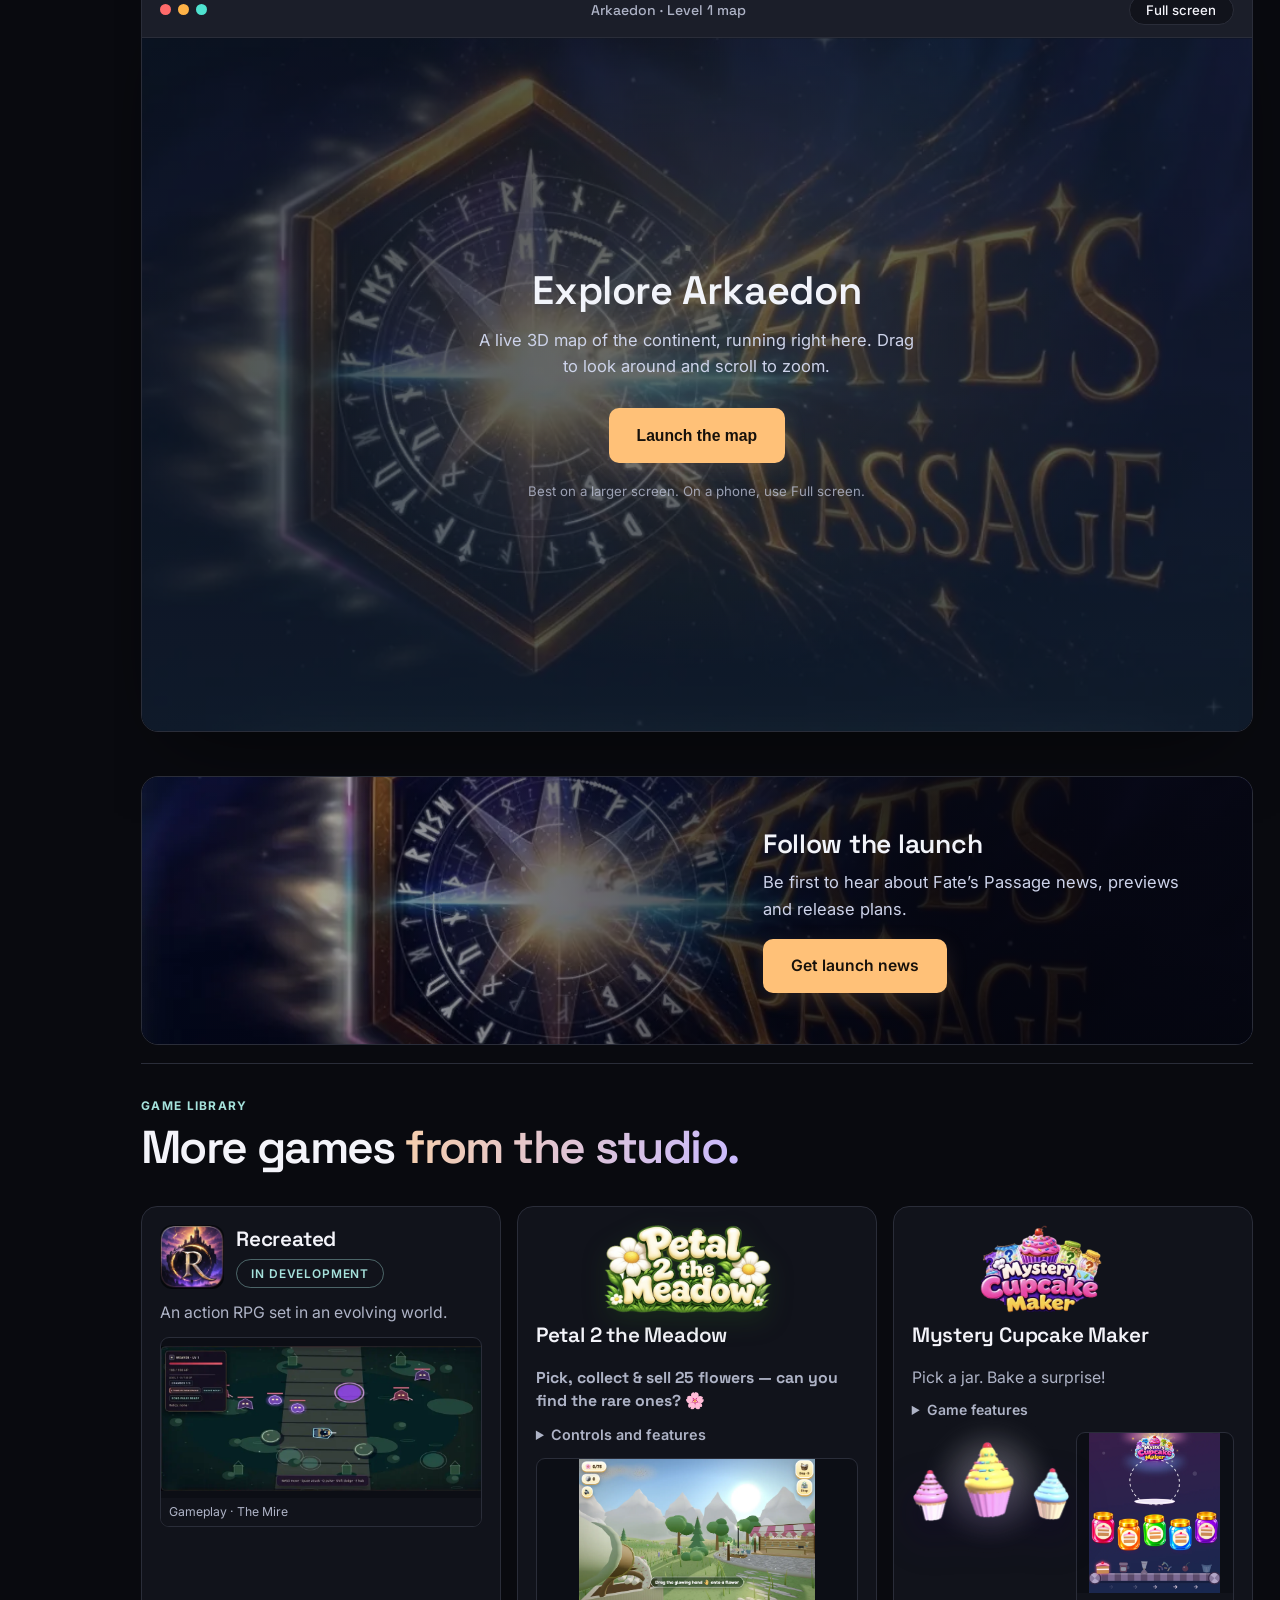
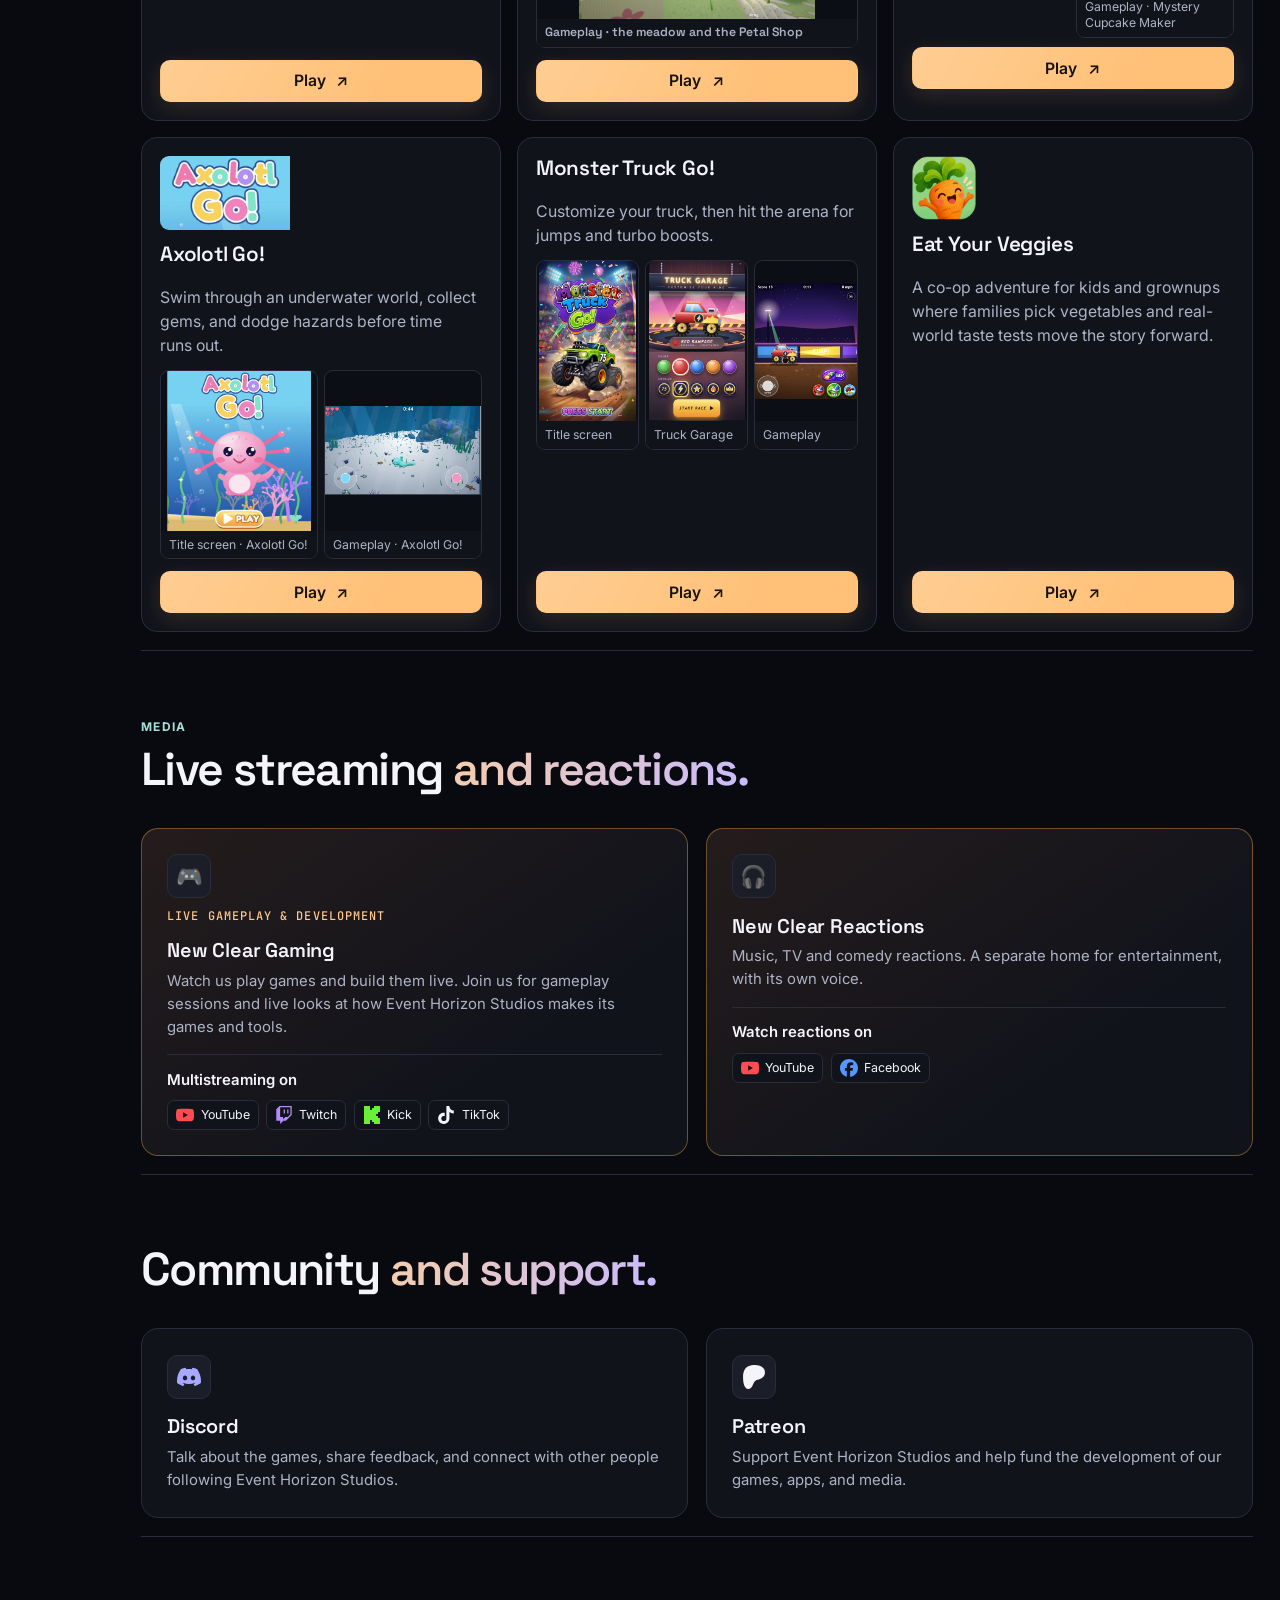
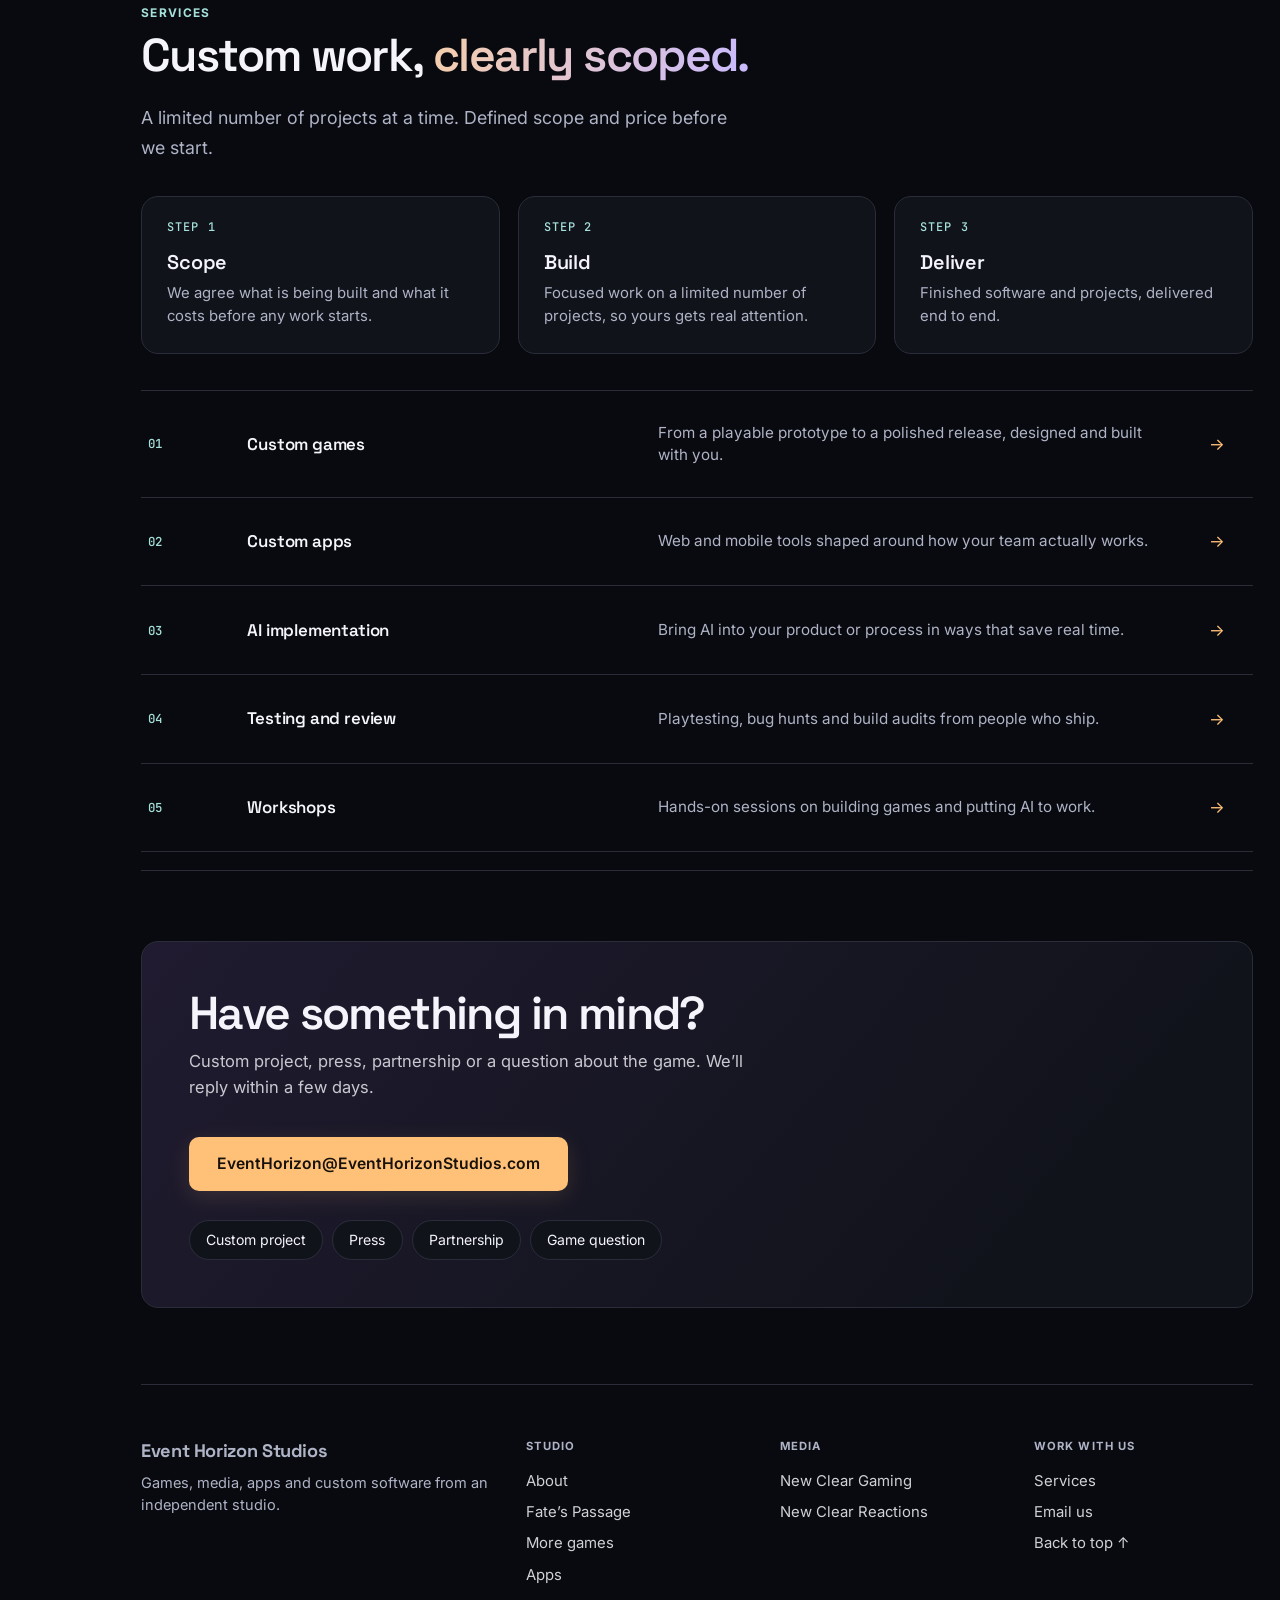
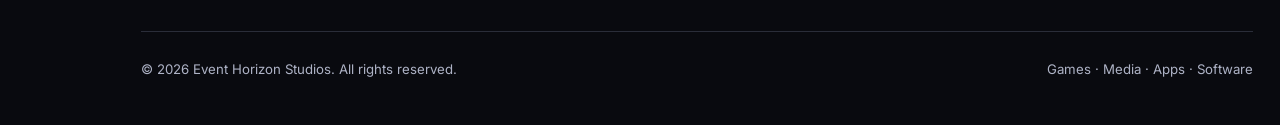
==== commit 8bddf600: "Keep Fate's Passage specializations two per row on desktop and mobile" ====
--- a/index.html
+++ b/index.html
@@ -619,6 +619,19 @@
 #apps .portfolio-card p {font-size:12px;line-height:1.4}
 #apps .app-card-action {margin-top:auto;padding-top:4px;width:100%}
 #apps .app-card-action .btn {white-space:normal;font-size:11px;padding:8px 5px;width:100%;justify-content:center;text-align:center}
+}
+</style>
+<style id="specializations-two-column-layout">
+#game .cards3.sp {display:grid!important;grid-template-columns:repeat(2,minmax(0,1fr))!important;gap:12px}
+#game .cards3.sp > .spec {min-width:0;grid-column:auto;grid-template-columns:minmax(0,118px) minmax(0,1fr);overflow-wrap:anywhere}
+#game .cards3.sp .spec > div {min-width:0}
+@media(max-width:760px){
+#game .cards3.sp {gap:8px}
+#game .cards3.sp > .spec {display:flex;flex-direction:column;padding:8px;gap:8px;border-radius:12px}
+#game .cards3.sp .spec > img {width:100%;height:auto;aspect-ratio:4/3;min-height:0;object-fit:cover;border-radius:8px}
+#game .cards3.sp .spec-name {font-size:clamp(12px,3.6vw,16px);gap:4px;justify-content:space-between;flex-wrap:wrap}
+#game .cards3.sp .spec-emblem {width:26px;height:26px;min-height:0;object-fit:contain}
+#game .cards3.sp .spec p {font-size:11px;line-height:1.4;margin-bottom:5px}
 }
 </style>
 </head>
